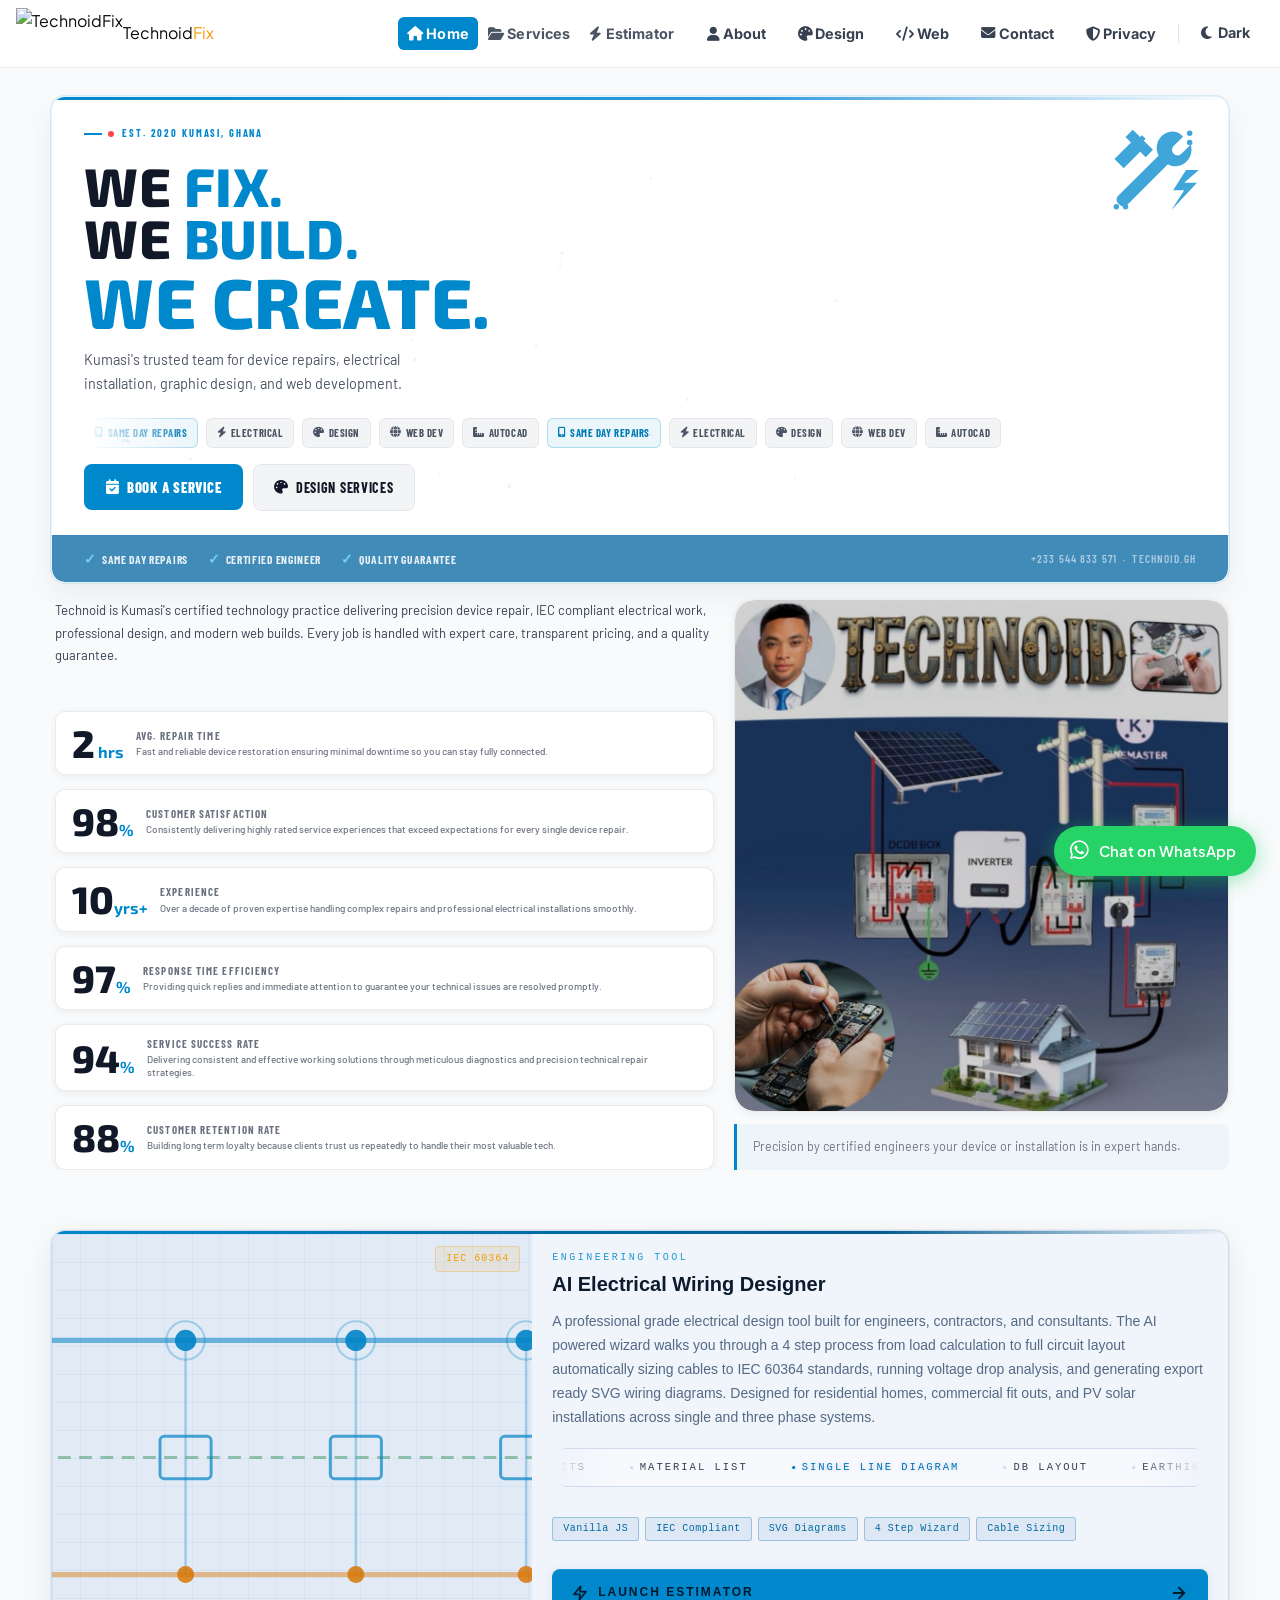
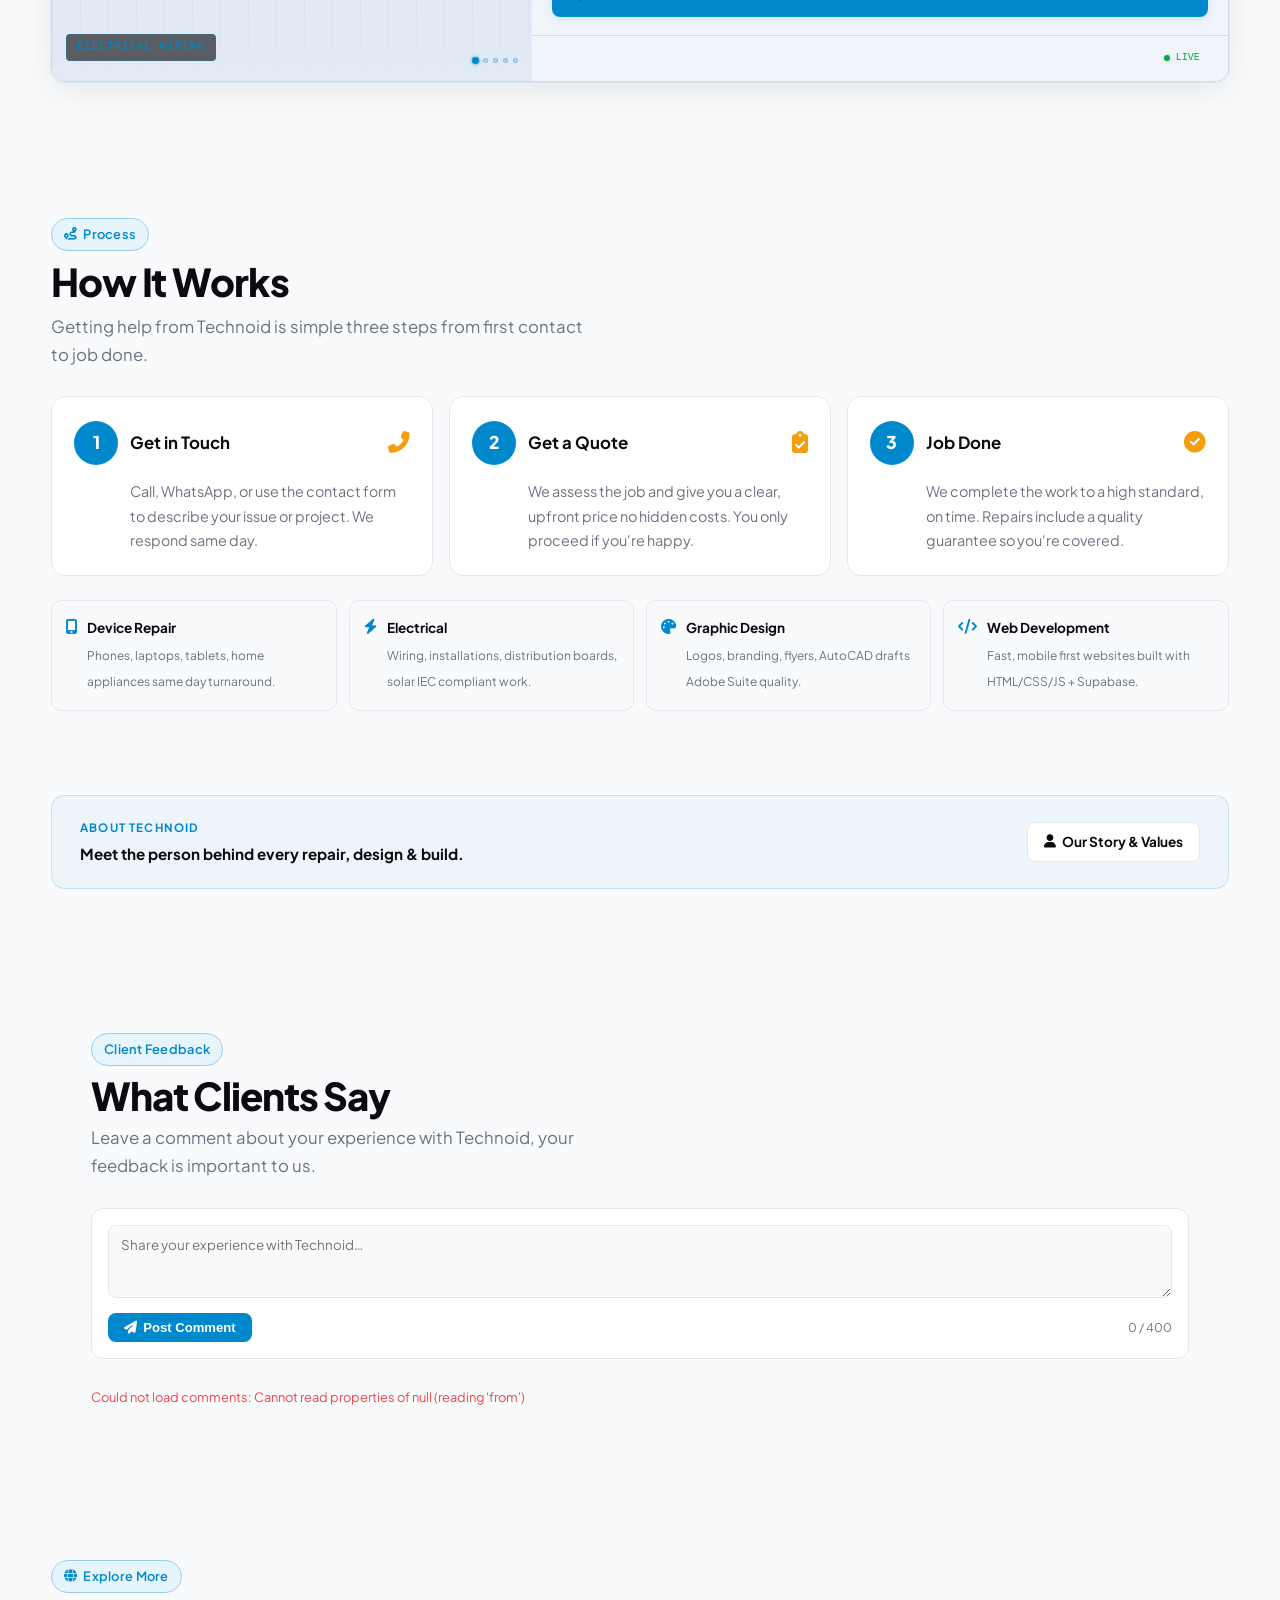
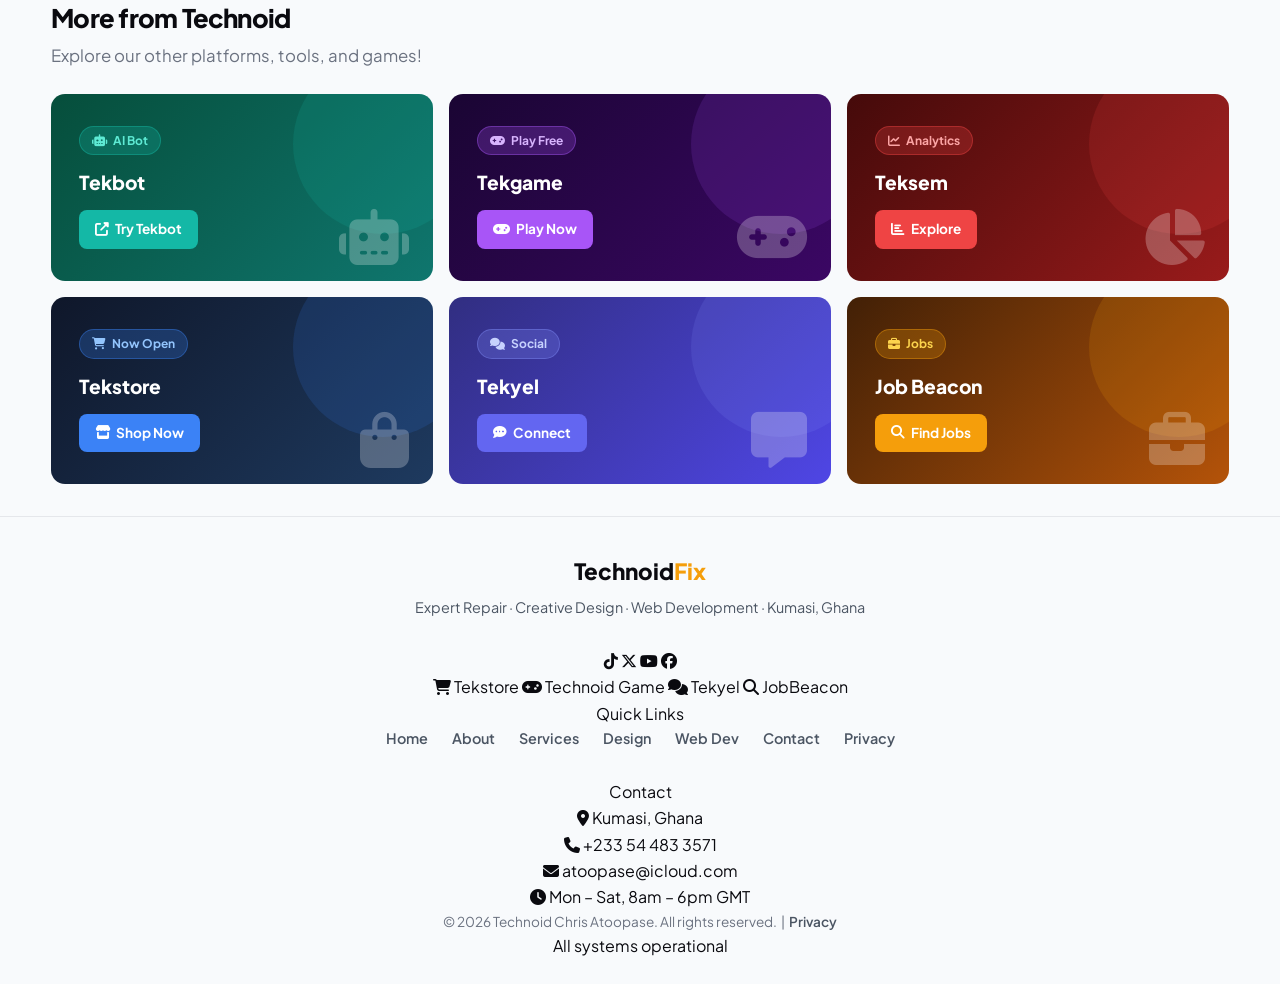
==== index.html @ 0e2cf5b6 "chore: update contact email to technoidfix@gmail.com" ====
<!DOCTYPE html>
<html lang="en">

<head>
  <meta charset="UTF-8" />
  <meta name="viewport" content="width=device-width, initial-scale=1.0" />
  <title>Technoid   Expert Device Repair & Digital Services | Kumasi, Ghana</title>
  <meta name="description"
    content="Technoid offers fast, professional repair services for smartphones, tablets, laptops and home appliances in Kumasi, Ghana. Also specializing in graphic design, web development, and AutoCAD drafting." />
  <meta name="keywords"
    content="phone repair Kumasi, laptop repair Ghana, graphic design, web development, AutoCAD, Technoid" />
  <meta property="og:title" content="Technoid — Expert Device Repair & Digital Services" />
  <meta property="og:description" content="Fast, reliable repair services and digital solutions in Kumasi, Ghana." />
  <meta property="og:type" content="website" />
  <meta property="og:image" content="https://technoid.gh/assets/icon-512.png" />
  <meta property="og:image:width" content="512" />
  <meta property="og:image:height" content="512" />
  <link rel="icon" type="image/png" href="assets/favicon.png" />
  <link rel="apple-touch-icon" href="assets/apple-touch-icon.png" />
  <link rel="manifest" href="manifest.json" />
  <meta name="theme-color" content="#1a1a2e" />
  <link rel="canonical" href="https://technoid.gh/" />

  <link rel="stylesheet" href="assets/css/styles.css" />
  <link rel="stylesheet" href="https://cdnjs.cloudflare.com/ajax/libs/font-awesome/6.5.0/css/all.min.css" />
  <script defer src="assets/js/app.js"></script>
  <script src="https://unpkg.com/@lottiefiles/lottie-player@latest/dist/lottie-player.js"></script>

  <!-- Structured data -->
  <script type="application/ld+json">
  {
    "@context":"https://schema.org",
    "@type":"LocalBusiness",
    "name":"Technoid",
    "description":"Expert device repair and digital services in Kumasi, Ghana",
    "address":{"@type":"PostalAddress","addressLocality":"Kumasi","addressRegion":"Ashanti","addressCountry":"GH"},
    "telephone":"+233544833571",
    "email":"technoidfix@gmail.com",
    "openingHours":"Mo-Sa 09:00-18:00",
    "priceRange":"$$",
    "founder":{"@type":"Person","name":"Chris Atoopase"}
  }
  </script>
  <script>
    if ("serviceWorker" in navigator) {
      window.addEventListener("load", () => {
        navigator.serviceWorker.register("/sw.js");
      });
    }
  </script>
  <script src="https://cdn.jsdelivr.net/npm/@supabase/supabase-js@2/dist/umd/supabase.min.js"></script>
  <script>
    (function () {
      const _SB_URL = 'https://xhaoerrcbnqtlzigwqjt.supabase.co';
      const _SB_KEY = 'sb_publishable_1xE8KwCC9AqRUcCGdEQbAg_yjgeM8at';
      const _BUCKET = 'site-images';
      let _sb = null;
      function sb() { return _sb || (_sb = window.supabase.createClient(_SB_URL, _SB_KEY)); }

      // Load images and text from Supabase (data-sb-img / data-sb-text attributes)

      async function loadContent() {
        // Images
        document.querySelectorAll('[data-sb-img]').forEach(el => {
          const key = el.getAttribute('data-sb-img');
          const { data } = sb().storage.from(_BUCKET).getPublicUrl(key);
          if (data?.publicUrl) {
            if (el.tagName === 'IMG') el.src = data.publicUrl;
            else el.href = data.publicUrl;
            el.setAttribute('data-sb-loaded', '1');
          }
        });

        // Text / HTML content
        const textEls = document.querySelectorAll('[data-sb-text]');
        if (textEls.length) {
          const keys = Array.from(textEls).map(el => el.getAttribute('data-sb-text'));
          const { data } = await sb().from('site_content').select('key,value').in('key', keys);
          if (data) {
            data.forEach(row => {
              document.querySelectorAll(`[data-sb-text="${row.key}"]`).forEach(el => {
                el.innerHTML = row.value;
              });
            });
          }
        }
      }

      if (document.readyState === 'loading')
        document.addEventListener('DOMContentLoaded', loadContent);
      else
        loadContent();
    })();
  </script>
</head>

<body class="page-tinted-cards">

  <!-- Navigation -->
  <header class="nav" role="banner">
    <a href="index.html" class="nav-logo" aria-label="TechnoidFix home">
      <img src="assets/technoid.PNG" alt="TechnoidFix" class="brand-img"><span class="brand-text">Technoid<span style="color:var(--accent)">Fix</span></span>
    </a>
    <div class="nav-inline">
      <a href="index.html" data-page="home"><i class="fas fa-home"></i> Home</a>
      <a href="services.html" data-page="services"><i class="fas fa-folder-open"></i> Services</a>
      <a href="electrical-estimator/index.html" data-page="estimator"><i class="fas fa-bolt"></i> Estimator</a>
    </div>
    <nav role="navigation" aria-label="Main navigation">
      <a href="about.html" data-page="about"><i class="fas fa-user"></i> About</a>
      <a href="design.html" data-page="design"><i class="fas fa-palette nav-icon-mobile"></i> Design</a>
      <a href="web.html" data-page="web"><i class="fas fa-code nav-icon-mobile"></i> Web</a>
      <a href="contact.html" data-page="contact" class="nav-cta"><i class="fas fa-envelope nav-icon-mobile"></i>
        Contact</a>
      <a href="privacy.html" data-page="privacy"><i
          class="fas fa-shield-alt nav-icon-mobile"></i> Privacy</a>
      <a href="#" id="nav-settings-btn" class="nav-settings-link" style="display:none;"
        onclick="openSettingsModal(event)"><i class="fas fa-cog"></i> Settings</a>
      <hr class="nav-divider"><button class="theme-toggle" onclick="toggleTheme()" title="Toggle dark mode"
        aria-label="Toggle dark mode"><i class="fas fa-moon"></i></button>
    </nav>
    <button class="nav-hamburger" aria-label="Toggle menu"
      aria-expanded="false"><span></span><span></span><span></span></button>
  </header>

  <main class="container" style="padding-top:28px; padding-bottom:0;">

    <!-- Hero -->
    <style>
      @import url('https://fonts.googleapis.com/css2?family=Exo+2:wght@700;800&family=Barlow+Condensed:wght@400;600;700;900&family=Barlow:wght@300;400;500&display=swap');

      .tx-hero-wrapper {
        display: flex;
        gap: 16px;
        align-items: stretch;
        min-height: unset;
      }

      .tx-hero {
        position: relative;
        flex: 1 1 auto;
        min-height: unset;
        border-radius: 14px;
        overflow: hidden;
        background: #0c1324;
        border: 1px solid rgba(0, 136, 204, .1);
        box-shadow: 0 12px 48px rgba(0, 0, 0, .4);
        display: flex;
        flex-direction: column;
        justify-content: space-between;
      }

      :root:not([data-theme="dark"]) .tx-hero {
        background: #ffffff;
        box-shadow: 0 12px 32px rgba(0, 0, 0, .06), 0 0 0 1px rgba(0, 136, 204, .12);
      }

      :root:not([data-theme="dark"]) .tx-hero__headline {
        color: #111827;
      }

      :root:not([data-theme="dark"]) .tx-hero__sub {
        color: #4b5563;
      }

      :root:not([data-theme="dark"]) .tx-hero__pill {
        color: #4b5563;
        background: #f3f4f6;
        border-color: #e5e7eb;
      }

      :root:not([data-theme="dark"]) .tx-hero__pill--hot {
        color: #007bb5;
        background: rgba(0, 136, 204, .08);
        border-color: rgba(0, 136, 204, .25);
      }

      :root:not([data-theme="dark"]) .tx-hero__btn-secondary {
        color: #111827;
        background: #f3f4f6;
        border-color: #e5e7eb;
      }

      :root:not([data-theme="dark"]) .tx-hero__btn-secondary:hover {
        background: #e5e7eb;
        border-color: rgba(0, 136, 204, .4);
      }

      .tx-hero__canvas {
        position: absolute;
        inset: 0;
        width: 100%;
        height: 100%;
        opacity: .12;
        pointer-events: none;
      }

      .tx-hero__stripe {
        position: absolute;
        top: 0;
        left: 0;
        right: 0;
        height: 3px;
        background: linear-gradient(90deg, #0088CC 0%, #3399dd 60%, transparent 100%);
        z-index: 5;
      }

      /* HERO TWO-COLUMN LAYOUT */
      .tx-hero__content-wrap {
        display: flex;
        align-items: center;
        flex: 1 1 auto;
        width: 100%;
        position: relative;
        z-index: 4;
      }

      .tx-hero__lottie {
        position: absolute;
        right: 14%;
        top: 37%;
        transform: translateY(-50%);
        display: flex;
        justify-content: center;
        align-items: center;
        width: 30%;
        max-width: 460px;
        pointer-events: none;
        z-index: 3;
        opacity: 0.40;
      }

      /* LEFT TEXT */
      .tx-hero__text {
        flex: 1;
        grid-column: 1;
        display: flex;
        flex-direction: column;
        justify-content: center;
        padding: 28px 32px 24px 32px;
        position: relative;
        z-index: 4;
      }

      .tx-hero__corner-icon {
        position: absolute;
        top: 18px;
        right: 20px;
        width: 110px;
        height: 110px;
        pointer-events: none;
        z-index: 6;
      }

      .tx-hero__location {
        display: inline-flex;
        align-items: center;
        gap: 6px;
        font-family: "Barlow Condensed", sans-serif;
        font-size: .65rem;
        font-weight: 700;
        letter-spacing: .18em;
        text-transform: uppercase;
        color: #0088CC;
        margin-bottom: 18px;
        opacity: 0;
        animation: txUp .4s .2s ease forwards;
      }

      .tx-hero__location::before {
        content: "";
        width: 18px;
        height: 2px;
        background: #0088CC;
        flex-shrink: 0;
      }

      .tx-hero__location-dot {
        width: 6px;
        height: 6px;
        border-radius: 50%;
        background: #ff4444;
        animation: txBlink 1.4s ease infinite;
        margin-right: 2px;
        flex-shrink: 0;
      }

      .tx-hero__headline {
        font-family: "Exo 2", "Barlow Condensed", sans-serif;
        font-weight: 800;
        font-size: clamp(2.2rem, 5vw, 3.4rem);
        line-height: .95;
        text-transform: uppercase;
        color: #f0f4ff;
        letter-spacing: 0.01em;
        margin-bottom: 14px;
        opacity: 0;
        animation: txUp .45s .35s ease forwards;
        text-align: left;
      }

      .tx-hero__headline .tx-hl {
        color: #0088CC;
      }

      .tx-hero__headline .tx-outline {
        color: #0088CC;
        font-size: clamp(2.8rem, 6.5vw, 4.4rem);
        display: block;
        margin-top: 4px;
      }

      .tx-hero__sub {
        font-family: "Barlow", sans-serif;
        font-size: .9rem;
        font-weight: 400;
        color: rgba(200, 215, 235, .62);
        line-height: 1.65;
        margin-bottom: 22px;
        max-width: 340px;
        opacity: 0;
        animation: txUp .4s .5s ease forwards;
      }

      .tx-hero__pills {
        overflow: hidden;
        margin-bottom: 16px;
        opacity: 0;
        animation: txUp .4s .62s ease forwards;
        mask-image: linear-gradient(to right, transparent 0%, black 10%, black 90%, transparent 100%);
        -webkit-mask-image: linear-gradient(to right, transparent 0%, black 10%, black 90%, transparent 100%);
      }

      .tx-hero__pills-track {
        display: flex;
        gap: 8px;
        width: max-content;
        animation: pillsScroll 12s linear infinite;
      }

      .tx-hero__pills-track:hover {
        animation-play-state: paused;
      }

      @keyframes pillsScroll {
        0% {
          transform: translateX(0);
        }

        100% {
          transform: translateX(-50%);
        }
      }

      .tx-hero__pill {
        display: inline-flex;
        align-items: center;
        gap: 4px;
        font-family: "Barlow Condensed", sans-serif;
        font-size: .67rem;
        font-weight: 700;
        letter-spacing: .05em;
        text-transform: uppercase;
        color: rgba(180, 205, 230, .72);
        background: rgba(255, 255, 255, .05);
        border: 1px solid rgba(255, 255, 255, .09);
        border-radius: 6px;
        padding: 5px 10px;
        white-space: nowrap;
      }

      .tx-hero__pill--hot {
        color: #4db8e8;
        background: rgba(0, 136, 204, .1);
        border-color: rgba(0, 136, 204, .28);
      }

      .tx-hero__btns {
        display: flex;
        flex-wrap: nowrap;
        gap: 10px;
        opacity: 0;
        animation: txUp .4s .75s ease forwards;
        align-items: center;
      }

      .tx-hero__btn-primary {
        font-family: "Barlow Condensed", sans-serif;
        font-weight: 800;
        font-size: .92rem;
        text-transform: uppercase;
        letter-spacing: .05em;
        color: #fff;
        background: #0088CC;
        border: none;
        border-radius: 8px;
        padding: 11px 22px;
        text-decoration: none;
        display: inline-flex;
        align-items: center;
        gap: 7px;
        transition: background .2s, transform .15s;
      }

      .tx-hero__btn-primary:hover {
        background: #006fa8;
        transform: translateY(-1px);
      }

      .tx-hero__btn-secondary {
        font-family: "Barlow Condensed", sans-serif;
        font-weight: 700;
        font-size: .88rem;
        text-transform: uppercase;
        letter-spacing: .05em;
        color: rgba(200, 220, 240, .8);
        background: rgba(255, 255, 255, .07);
        border: 1px solid rgba(255, 255, 255, .14);
        border-radius: 8px;
        padding: 11px 20px;
        text-decoration: none;
        display: inline-flex;
        align-items: center;
        gap: 7px;
        transition: background .2s, border-color .2s;
      }

      .tx-hero__btn-secondary:hover {
        background: rgba(255, 255, 255, .12);
        border-color: rgba(0, 136, 204, .4);
      }

      /* RIGHT IMAGE - card matching neighboring stat cards */
      .tx-hero__img {
        position: relative;
        align-self: flex-start;
        opacity: 0;
        animation: txFadeIn .7s .5s ease forwards;
        overflow: visible;
        display: flex;
        flex-direction: column;
      }

      .tx-hero__img__frame {
        position: relative;
        border-radius: 20px;
        box-shadow: 0 2px 8px rgba(0, 0, 0, .06);
        border: 1px solid var(--border, rgba(0, 0, 0, .08));
        background: #0c1324;
        overflow: hidden;
        line-height: 0;
      }

      .tx-hero__img img {
        width: 100%;
        height: auto;
        display: block;
        filter: brightness(.82) saturate(.88);
        border-radius: 20px;
      }

      .tx-hero__img__frame::before {
        display: none;
      }

      .tx-hero__img-caption {
        font-family: "Barlow", sans-serif;
        font-size: .78rem;
        line-height: 1.75;
        color: #6b7280;
        margin: 12px 0 0;
        padding: 12px 16px;
        border-left: 3px solid #0088CC;
        background: rgba(0, 136, 204, .04);
        border-radius: 0 8px 8px 0;
        display: block;
        width: 100%;
        box-sizing: border-box;
      }

      /* Light mode card match */
      :root:not([data-theme="dark"]) .tx-hero__img__frame {
        background: #ffffff;
        border-color: rgba(0, 0, 0, .08);
        box-shadow: 0 2px 8px rgba(0, 0, 0, .06);
      }

      /* Dark mode card match */
      [data-theme="dark"] .tx-hero__img__frame {
        background: #0c1324;
        border-color: rgba(255, 255, 255, .1);
      }

      /* BELOW HERO: mid + image row */
      .tx-below-hero {
        display: flex;
        gap: 16px;
        align-items: stretch;
        margin-top: 16px;
      }

      .tx-below-hero .tx-hero__mid {
        flex: 1 1 auto;
        overflow: hidden;
      }

      .tx-below-hero .tx-hero__img {
        flex: 0 0 42%;
        min-width: 0;
      }

      /* BOTTOM BAR */
      .tx-hero__bar {
        grid-column: 1 / -1;
        background: rgba(0, 100, 160, .75);
        border-top: 1px solid rgba(0, 136, 204, .2);
        backdrop-filter: blur(6px);
        display: flex;
        align-items: center;
        justify-content: space-between;
        padding: 12px 32px;
        gap: 12px;
        position: relative;
        z-index: 4;
        opacity: 0;
        animation: txUp .4s .88s ease forwards;
      }

      .tx-hero__bar-info {
        font-family: "Barlow Condensed", sans-serif;
        font-size: .7rem;
        font-weight: 600;
        letter-spacing: .1em;
        text-transform: uppercase;
        color: rgba(255, 255, 255, .55);
      }

      .tx-hero__bar-checks {
        display: flex;
        gap: 20px;
        flex-wrap: wrap;
      }

      .tx-hero__check {
        font-family: "Barlow Condensed", sans-serif;
        font-size: .72rem;
        font-weight: 700;
        letter-spacing: .06em;
        text-transform: uppercase;
        color: rgba(255, 255, 255, .88);
        display: flex;
        align-items: center;
        gap: 5px;
      }

      .tx-hero__check::before {
        content: "✓";
        color: #6dd4f0;
        font-size: .85rem;
        font-weight: 900;
      }

      @keyframes txUp {
        from {
          opacity: 0;
          transform: translateY(14px)
        }

        to {
          opacity: 1;
          transform: translateY(0)
        }
      }

      @keyframes txFadeIn {
        from {
          opacity: 0
        }

        to {
          opacity: 1
        }
      }

      @keyframes txBlink {

        0%,
        100% {
          opacity: 1
        }

        50% {
          opacity: .25
        }
      }

      /* MIDDLE DESCRIPTION + STATS */
      .tx-hero__mid {
        flex: 0 0 220px;
        display: flex;
        flex-direction: column;
        justify-content: space-between;
        gap: 0;
        padding: 0 4px;
      }

      .tx-hero__mid-desc {
        font-family: "Barlow", sans-serif;
        font-size: .82rem;
        font-weight: 400;
        line-height: 1.72;
        color: var(--muted, rgba(100, 110, 130, .85));
        margin: 0;
      }

      .tx-hero__mid-stats {
        display: flex;
        flex-direction: column;
        gap: 14px;
      }

      .tx-mid-stat {
        padding: 12px 16px;
        border-radius: 10px;
        background: var(--card-bg, rgba(255, 255, 255, .06));
        border: 1px solid var(--border, rgba(0, 0, 0, .08));
        box-shadow: 0 2px 8px rgba(0, 0, 0, .06);
        display: flex;
        align-items: center;
        gap: 12px;
      }

      .tx-mid-stat__num {
        font-family: "Exo 2", "Barlow Condensed", sans-serif;
        font-size: 2.4rem;
        font-weight: 800;
        color: var(--dark, #111827);
        line-height: 1;
        white-space: nowrap;
      }

      .tx-mid-stat__unit {
        font-size: 1rem;
        font-weight: 700;
        color: #0088CC;
      }

      .tx-mid-stat__label {
        font-family: "Barlow Condensed", sans-serif;
        font-size: .68rem;
        font-weight: 700;
        letter-spacing: .1em;
        text-transform: uppercase;
        color: var(--muted, #6b7280);
        line-height: 1.3;
      }

      .tx-mid-stat-text {
        display: flex;
        flex-direction: column;
        gap: 2px;
      }

      .tx-mid-stat__desc {
        font-family: "Barlow", sans-serif;
        font-size: .62rem;
        font-weight: 500;
        color: var(--muted, rgba(100, 110, 130, .85));
        line-height: 1.25;
      }

      /* STAT CARDS — DARK MODE */
      [data-theme="dark"] .tx-mid-stat {
        background: rgba(255, 255, 255, .06);
        border-color: rgba(255, 255, 255, .1);
      }

      [data-theme="dark"] .tx-mid-stat__num {
        color: #f0f4ff;
      }

      [data-theme="dark"] .tx-mid-stat__label {
        color: #9ca3af;
      }

      [data-theme="dark"] .tx-hero__mid-desc {
        color: #9ca3af;
      }

      /* STAT CARDS — LIGHT MODE explicit */
      :root:not([data-theme="dark"]) .tx-mid-stat {
        background: #ffffff;
        border-color: rgba(0, 0, 0, .08);
        box-shadow: 0 2px 8px rgba(0, 0, 0, .06);
      }

      :root:not([data-theme="dark"]) .tx-mid-stat__num {
        color: #111827;
      }

      :root:not([data-theme="dark"]) .tx-mid-stat__label {
        color: #6b7280;
      }

      :root:not([data-theme="dark"]) .tx-hero__mid-desc {
        color: #374151;
      }

      /* MOBILE */
      @media (max-width: 680px) {
        .tx-hero__corner-icon {
          width: 85px;
          height: 85px;
          top: 12px;
          right: 14px;
        }

        .tx-hero__content-wrap {
          flex-direction: column;
          overflow: hidden;
        }

        .tx-hero__text {
          padding: 20px 16px 16px;
          width: 100%;
          box-sizing: border-box;
          overflow: hidden;
        }

        .tx-hero__headline {
          font-size: clamp(1.6rem, 8vw, 2.2rem);
          line-height: 1;
          margin-bottom: 10px;
          word-break: break-word;
          overflow-wrap: break-word;
          max-width: 100%;
          padding-right: 55px;
        }

        .tx-hero__headline .tx-outline {
          font-size: clamp(2rem, 10vw, 2.8rem);
          margin-top: 2px;
        }

        .tx-hero__location {
          font-size: .58rem;
          margin-bottom: 12px;
        }

        .tx-hero__sub {
          max-width: 100%;
          font-size: .82rem;
          margin-bottom: 14px;
          line-height: 1.55;
        }

        .tx-hero__pills {
          margin-bottom: 12px;
          width: 100%;
          overflow: hidden;
        }

        .tx-hero__pill {
          font-size: .6rem;
          padding: 4px 8px;
        }

        .tx-hero__btns {
          flex-wrap: wrap;
          gap: 8px;
          width: 100%;
        }

        .tx-hero__btn-primary,
        .tx-hero__btn-secondary {
          font-size: .82rem;
          padding: 10px 16px;
          flex: 1 1 auto;
          justify-content: center;
          text-align: center;
        }

        .tx-hero__lottie {
          display: none;
        }

        .tx-hero-wrapper {
          flex-direction: column;
          gap: 12px;
        }

        .tx-hero {
          border-radius: 10px;
          min-height: unset;
          order: 1;
          width: 100%;
          flex: none;
          overflow: hidden;
        }

        .tx-hero__mid-desc {
          width: 100%;
          font-size: .8rem;
        }

        .tx-hero__mid-stats {
          flex-direction: row;
          flex-wrap: wrap;
          gap: 10px;
          width: 100%;
        }

        .tx-mid-stat {
          flex: 1 1 calc(33% - 10px);
          min-width: 80px;
          padding: 8px 10px;
          flex-direction: column;
          align-items: flex-start;
          gap: 4px;
        }

        .tx-mid-stat__num {
          font-size: 1.5rem;
        }

        .tx-mid-stat__unit {
          font-size: .85rem;
        }

        .tx-mid-stat__label {
          font-size: .55rem;
          line-height: 1.2;
        }

        .tx-mid-stat__desc {
          display: none;
        }

        .tx-hero__img {
          order: 3;
          flex: none;
          width: 100%;
          align-self: auto;
          overflow: visible;
        }

        .tx-hero__img__frame {
          border-radius: 10px;
          min-height: unset;
          width: 100%;
          margin: 0;
          flex: none;
        }

        .tx-hero__img img {
          position: static;
          width: 100%;
          height: auto;
          margin: 0;
        }

        .tx-hero__img-caption {
          width: 100%;
          margin: 12px 0 0;
        }

        .tx-below-hero {
          flex-direction: column;
        }

        .tx-below-hero .tx-hero__mid {
          flex: none;
          width: 100%;
        }

        .tx-below-hero .tx-hero__img {
          flex: none;
          width: 100%;
          overflow: visible;
        }

        .tx-hero__bar {
          flex-direction: column;
          align-items: flex-start;
          padding: 12px 16px;
          gap: 6px;
        }

        .tx-hero__bar-info {
          display: none;
        }

        .tx-hero__bar-checks {
          gap: 8px;
          flex-wrap: wrap;
        }

        .tx-hero__check {
          font-size: .62rem;
        }
      }

      /* TABLET */
      @media (min-width: 681px) and (max-width: 900px) {
        .tx-hero__text {
          padding: 32px 22px 28px 28px;
        }

        .tx-hero__sub {
          font-size: .84rem;
        }

        .tx-below-hero {
          flex-direction: column;
        }

        .tx-below-hero .tx-hero__mid {
          flex: none;
          width: 100%;
        }

        .tx-below-hero .tx-hero__img {
          flex: none;
          width: 100%;
        }

        .tx-hero__img__frame {
          min-height: unset;
        }

        .tx-hero__img img {
          position: static;
          width: 100%;
          height: auto;
        }
      }
    </style>

    <section aria-label="Introduction" style="margin-bottom:0;">
      <div class="tx-hero-wrapper">
        <div class="tx-hero">
          <canvas class="tx-hero__canvas" id="txcv"></canvas>
          <div class="tx-hero__stripe"></div>

          <!-- Corner SVG Icon (on the card cover) -->
          <svg class="tx-hero__corner-icon" viewBox="0 0 120 120" fill="none" xmlns="http://www.w3.org/2000/svg"
            aria-hidden="true">
            <g opacity="0.75">
              <path
                d="M82 18C72 18 64 26 64 36c0 3 .8 5.8 2.2 8.2L22 88a6 6 0 0 0 0 8.5l1.5 1.5a6 6 0 0 0 8.5 0l44.2-44.2C78.2 55.2 81 56 84 56c10 0 18-8 18-18 0-2-.3-4-.8-5.8L91 42.4a6 6 0 1 1-8.5-8.5L92.8 23.8C90.4 20.4 86.4 18 82 18z"
                fill="#0088CC" />
              <path d="M38 16l-8 8 6 6-18 18 10 10 18-18 6 6 8-8-10-10 2-2-4-4-2 2-8-8z" fill="#0088CC" />
              <path d="M96 60l-14 22h12l-14 22 28-30h-14l16-14H96z" fill="#0088CC" />
              <circle cx="20" cy="100" r="3" fill="#0088CC" />
              <circle cx="30" cy="100" r="3" fill="#0088CC" />
              <circle cx="100" cy="20" r="3" fill="#0088CC" />
              <circle cx="100" cy="30" r="3" fill="#0088CC" />
            </g>
          </svg>

          <div class="tx-hero__content-wrap">
            <div class="tx-hero__text">

              <div class="tx-hero__location">
                <span class="tx-hero__location-dot"></span>
                Est. 2020   Kumasi, Ghana
              </div>
              <div class="tx-hero__headline">
                We <span class="tx-hl">Fix.</span><br>
                We <span class="tx-hl">Build.</span><br>
                <span class="tx-outline">We Create.</span>
              </div>
              <p class="tx-hero__sub">
                Kumasi's trusted team for device repairs, electrical installation, graphic design, and web development.
              </p>
              <div class="tx-hero__pills">
                <div class="tx-hero__pills-track">
                  <span class="tx-hero__pill tx-hero__pill--hot"><i class="fas fa-mobile-alt"></i> Same Day
                    Repairs</span>
                  <span class="tx-hero__pill"><i class="fas fa-bolt"></i> Electrical</span>
                  <span class="tx-hero__pill"><i class="fas fa-palette"></i> Design</span>
                  <span class="tx-hero__pill"><i class="fas fa-globe"></i> Web Dev</span>
                  <span class="tx-hero__pill"><i class="fas fa-ruler-combined"></i> AutoCAD</span>
                  <span class="tx-hero__pill tx-hero__pill--hot"><i class="fas fa-mobile-alt"></i> Same Day
                    Repairs</span>
                  <span class="tx-hero__pill"><i class="fas fa-bolt"></i> Electrical</span>
                  <span class="tx-hero__pill"><i class="fas fa-palette"></i> Design</span>
                  <span class="tx-hero__pill"><i class="fas fa-globe"></i> Web Dev</span>
                  <span class="tx-hero__pill"><i class="fas fa-ruler-combined"></i> AutoCAD</span>
                </div>
              </div>
              <div class="tx-hero__btns">
                <a class="tx-hero__btn-primary" href="contact.html">
                  <i class="fas fa-calendar-check"></i> Book a Service
                </a>
                <a class="tx-hero__btn-secondary" href="design.html">
                  <i class="fas fa-palette"></i> Design Services
                </a>
              </div>
            </div>

            <div class="tx-hero__lottie">
              <lottie-player src="assets/Engineer.json" background="transparent" speed="1"
                style="width: 100%; height: auto;" loop autoplay></lottie-player>
            </div>
          </div>

          <div class="tx-hero__bar">
            <div class="tx-hero__bar-checks">
              <span class="tx-hero__check">Same day repairs</span>
              <span class="tx-hero__check">Certified engineer</span>
              <span class="tx-hero__check">Quality guarantee</span>
            </div>
            <div class="tx-hero__bar-info">+233 544 833 571 &nbsp;·&nbsp; technoid.gh</div>
          </div>
        </div>

      </div>

      <!-- Below hero: Description + Stats + Image -->
      <div class="tx-below-hero">
        <div class="tx-hero__mid">
          <p class="tx-hero__mid-desc" style="margin-bottom:16px;">Technoid is Kumasi's certified technology practice  
            delivering precision device repair, IEC compliant electrical work, professional design, and modern web
            builds. Every job is handled with expert care, transparent pricing, and a quality guarantee.</p>
          <div class="tx-hero__mid-stats">
            <div class="tx-mid-stat">
              <div class="tx-mid-stat__num">2<span class="tx-mid-stat__unit"> hrs</span></div>
              <div class="tx-mid-stat-text">
                <div class="tx-mid-stat__label">Avg. Repair Time</div>
                <div class="tx-mid-stat__desc">Fast and reliable device restoration ensuring minimal downtime so you can
                  stay fully connected.</div>
              </div>
            </div>
            <div class="tx-mid-stat">
              <div class="tx-mid-stat__num">98<span class="tx-mid-stat__unit">%</span></div>
              <div class="tx-mid-stat-text">
                <div class="tx-mid-stat__label">Customer Satisfaction</div>
                <div class="tx-mid-stat__desc">Consistently delivering highly rated service experiences that exceed
                  expectations for every single device repair.</div>
              </div>
            </div>
            <div class="tx-mid-stat">
              <div class="tx-mid-stat__num">10<span class="tx-mid-stat__unit">yrs+</span></div>
              <div class="tx-mid-stat-text">
                <div class="tx-mid-stat__label">Experience</div>
                <div class="tx-mid-stat__desc">Over a decade of proven expertise handling complex repairs and
                  professional electrical installations smoothly.</div>
              </div>
            </div>
            <div class="tx-mid-stat">
              <div class="tx-mid-stat__num">97<span class="tx-mid-stat__unit">%</span></div>
              <div class="tx-mid-stat-text">
                <div class="tx-mid-stat__label">Response Time Efficiency</div>
                <div class="tx-mid-stat__desc">Providing quick replies and immediate attention to guarantee your
                  technical issues are resolved promptly.</div>
              </div>
            </div>
            <div class="tx-mid-stat">
              <div class="tx-mid-stat__num">94<span class="tx-mid-stat__unit">%</span></div>
              <div class="tx-mid-stat-text">
                <div class="tx-mid-stat__label">Service Success Rate</div>
                <div class="tx-mid-stat__desc">Delivering consistent and effective working solutions through meticulous
                  diagnostics and precision technical repair strategies.</div>
              </div>
            </div>
            <div class="tx-mid-stat">
              <div class="tx-mid-stat__num">88<span class="tx-mid-stat__unit">%</span></div>
              <div class="tx-mid-stat-text">
                <div class="tx-mid-stat__label">Customer Retention Rate</div>
                <div class="tx-mid-stat__desc">Building long term loyalty because clients trust us repeatedly to handle
                  their most valuable tech.</div>
              </div>
            </div>
          </div>
        </div>

        <div class="tx-hero__img">
          <div class="tx-hero__img__frame">
            <img src="assets/repair.jpeg" data-sb-img="repair.jpeg" alt="Technoid expert performing a device repair"
              loading="eager" />
          </div>
          <p class="tx-hero__img-caption">Precision by certified engineers   your device or installation is in expert
            hands.</p>
        </div>
      </div>

      <script>
        (function () {
          var cv = document.getElementById('txcv');
          if (!cv) return;
          var ctx = cv.getContext('2d');
          var nodes = Array.from({ length: 22 }, function () {
            return {
              x: Math.random() * 800, y: Math.random() * 400,
              vx: (Math.random() - .5) * .3, vy: (Math.random() - .5) * .3,
              r: Math.random() * 1.6 + .6
            };
          });
          function draw() {
            cv.width = cv.offsetWidth; cv.height = cv.offsetHeight;
            ctx.clearRect(0, 0, cv.width, cv.height);
            nodes.forEach(function (n) {
              n.x += n.vx; n.y += n.vy;
              if (n.x < 0 || n.x > cv.width) n.vx *= -1;
              if (n.y < 0 || n.y > cv.height) n.vy *= -1;
            });
            ctx.strokeStyle = '#0088CC'; ctx.lineWidth = .5;
            for (var i = 0; i < nodes.length; i++) for (var j = i + 1; j < nodes.length; j++) {
              var dx = nodes[i].x - nodes[j].x, dy = nodes[i].y - nodes[j].y;
              var d = Math.sqrt(dx * dx + dy * dy);
              if (d < 130) { ctx.globalAlpha = (1 - d / 130) * .5; ctx.beginPath(); ctx.moveTo(nodes[i].x, nodes[i].y); ctx.lineTo(nodes[j].x, nodes[j].y); ctx.stroke(); }
            }
            nodes.forEach(function (n) { ctx.globalAlpha = .65; ctx.fillStyle = '#0088CC'; ctx.beginPath(); ctx.arc(n.x, n.y, n.r, 0, Math.PI * 2); ctx.fill(); });
            requestAnimationFrame(draw);
          }
          draw();
        })();
      </script>
    </section>


    <!-- AI Electrical Wiring Designer Card -->
    <section class="section" aria-labelledby="ec-heading">
      <div class="ec-wrap anim anim-delay-1">
        <div class="ec-card">
          <div class="ec-stripe"></div>

          <!-- CAROUSEL -->
          <div class="ec-carousel">
            <div class="ec-slide ec-active" data-label="Electrical Wiring">
              <svg viewBox="0 0 420 210" xmlns="http://www.w3.org/2000/svg" preserveAspectRatio="xMidYMid slice">
                <rect width="420" height="210" fill="#050a14" />
                <line x1="30" y1="50" x2="390" y2="50" stroke="#0088CC" stroke-width="2.5" stroke-opacity="0.55" />
                <line x1="30" y1="160" x2="390" y2="160" stroke="#f59e0b" stroke-width="2.5" stroke-opacity="0.45" />
                <line x1="30" y1="105" x2="390" y2="105" stroke="#22c55e" stroke-width="1.5" stroke-opacity="0.4"
                  stroke-dasharray="6 4" />
                <line x1="80" y1="50" x2="80" y2="160" stroke="#0088CC" stroke-width="1.2" stroke-opacity="0.3" />
                <line x1="160" y1="50" x2="160" y2="160" stroke="#0088CC" stroke-width="1.2" stroke-opacity="0.3" />
                <line x1="240" y1="50" x2="240" y2="160" stroke="#0088CC" stroke-width="1.2" stroke-opacity="0.3" />
                <line x1="320" y1="50" x2="320" y2="160" stroke="#0088CC" stroke-width="1.2" stroke-opacity="0.3" />
                <circle cx="80" cy="50" r="5" fill="#0088CC" fill-opacity="0.9" />
                <circle cx="160" cy="50" r="5" fill="#0088CC" fill-opacity="0.9" />
                <circle cx="240" cy="50" r="5" fill="#0088CC" fill-opacity="0.9" />
                <circle cx="320" cy="50" r="5" fill="#0088CC" fill-opacity="0.9" />
                <circle cx="80" cy="160" r="4" fill="#f59e0b" fill-opacity="0.85" />
                <circle cx="160" cy="160" r="4" fill="#f59e0b" fill-opacity="0.85" />
                <circle cx="240" cy="160" r="4" fill="#f59e0b" fill-opacity="0.85" />
                <circle cx="320" cy="160" r="4" fill="#f59e0b" fill-opacity="0.85" />
                <circle cx="80" cy="50" r="9" fill="none" stroke="#0088CC" stroke-width="1" stroke-opacity="0.3" />
                <circle cx="160" cy="50" r="9" fill="none" stroke="#0088CC" stroke-width="1" stroke-opacity="0.3" />
                <circle cx="240" cy="50" r="9" fill="none" stroke="#0088CC" stroke-width="1" stroke-opacity="0.3" />
                <circle cx="320" cy="50" r="9" fill="none" stroke="#0088CC" stroke-width="1" stroke-opacity="0.3" />
                <rect x="68" y="95" width="24" height="20" rx="2" fill="none" stroke="#0088CC" stroke-width="1.4"
                  stroke-opacity="0.7" />
                <rect x="148" y="95" width="24" height="20" rx="2" fill="none" stroke="#0088CC" stroke-width="1.4"
                  stroke-opacity="0.7" />
                <rect x="228" y="95" width="24" height="20" rx="2" fill="none" stroke="#0088CC" stroke-width="1.4"
                  stroke-opacity="0.7" />
                <rect x="308" y="95" width="24" height="20" rx="2" fill="none" stroke="#0088CC" stroke-width="1.4"
                  stroke-opacity="0.7" />
                <text x="52" y="44" font-family="monospace" font-size="8" fill="#0088CC" fill-opacity="0.6">L1</text>
                <text x="52" y="165" font-family="monospace" font-size="8" fill="#f59e0b" fill-opacity="0.6">N</text>
                <text x="52" y="102" font-family="monospace" font-size="8" fill="#22c55e" fill-opacity="0.6">PE</text>
              </svg>
            </div>
            <div class="ec-slide" data-label="MCB Circuit Breakers">
              <svg viewBox="0 0 420 210" xmlns="http://www.w3.org/2000/svg" preserveAspectRatio="xMidYMid slice">
                <rect width="420" height="210" fill="#050a14" />
                <rect x="60" y="25" width="300" height="160" rx="4" fill="rgba(0,136,204,0.02)" stroke="#1a2840"
                  stroke-width="1.5" />
                <rect x="80" y="45" width="36" height="55" rx="3" fill="#0a1628" stroke="#0088CC" stroke-width="1.2"
                  stroke-opacity="0.6" />
                <text x="92" y="57" font-family="monospace" font-size="7" fill="#0088CC" fill-opacity="0.8">B16</text>
                <line x1="98" y1="65" x2="98" y2="90" stroke="#0088CC" stroke-width="1.5" stroke-opacity="0.5" />
                <circle cx="98" cy="93" r="3" fill="#22c55e" fill-opacity="0.9" />
                <rect x="128" y="45" width="36" height="55" rx="3" fill="#0a1628" stroke="#0088CC" stroke-width="1.2"
                  stroke-opacity="0.6" />
                <text x="140" y="57" font-family="monospace" font-size="7" fill="#0088CC" fill-opacity="0.8">C20</text>
                <line x1="146" y1="65" x2="146" y2="90" stroke="#0088CC" stroke-width="1.5" stroke-opacity="0.5" />
                <circle cx="146" cy="93" r="3" fill="#22c55e" fill-opacity="0.9" />
                <rect x="176" y="45" width="36" height="55" rx="3" fill="#0a1628" stroke="#f59e0b" stroke-width="1.2"
                  stroke-opacity="0.7" />
                <text x="188" y="57" font-family="monospace" font-size="7" fill="#f59e0b" fill-opacity="0.8">B32</text>
                <line x1="194" y1="65" x2="194" y2="90" stroke="#f59e0b" stroke-width="1.5" stroke-opacity="0.5" />
                <circle cx="194" cy="93" r="3" fill="#f59e0b" fill-opacity="0.9" />
                <rect x="224" y="45" width="36" height="55" rx="3" fill="#0a1628" stroke="#0088CC" stroke-width="1.2"
                  stroke-opacity="0.6" />
                <text x="236" y="57" font-family="monospace" font-size="7" fill="#0088CC" fill-opacity="0.8">C16</text>
                <line x1="242" y1="65" x2="242" y2="90" stroke="#0088CC" stroke-width="1.5" stroke-opacity="0.5" />
                <circle cx="242" cy="93" r="3" fill="#22c55e" fill-opacity="0.9" />
                <rect x="272" y="45" width="36" height="55" rx="3" fill="#0a1628" stroke="#0088CC" stroke-width="1.2"
                  stroke-opacity="0.6" />
                <text x="284" y="57" font-family="monospace" font-size="7" fill="#0088CC" fill-opacity="0.8">D20</text>
                <line x1="290" y1="65" x2="290" y2="90" stroke="#0088CC" stroke-width="1.5" stroke-opacity="0.5" />
                <circle cx="290" cy="93" r="3" fill="#22c55e" fill-opacity="0.9" />
                <line x1="75" y1="40" x2="345" y2="40" stroke="#0088CC" stroke-width="2" stroke-opacity="0.45" />
                <text x="340" y="38" font-family="monospace" font-size="7" fill="#0088CC" fill-opacity="0.5"
                  text-anchor="end">BUS</text>
              </svg>
            </div>
            <div class="ec-slide" data-label="Distribution Board">
              <svg viewBox="0 0 420 210" xmlns="http://www.w3.org/2000/svg" preserveAspectRatio="xMidYMid slice">
                <rect width="420" height="210" fill="#050a14" />
                <rect x="45" y="18" width="330" height="175" rx="5" fill="#060e1e" stroke="#1a2840"
                  stroke-width="1.5" />
                <rect x="45" y="18" width="330" height="20" rx="5" fill="rgba(0,136,204,0.07)" />
                <text x="58" y="31" font-family="monospace" font-size="8.5" fill="#0088CC" fill-opacity="0.75">MAIN
                  DISTRIBUTION BOARD · 3Ø 400V TN S</text>
                <line x1="70" y1="44" x2="70" y2="58" stroke="#f59e0b" stroke-width="2" stroke-opacity="0.65" />
                <line x1="78" y1="44" x2="78" y2="58" stroke="#0088CC" stroke-width="2" stroke-opacity="0.65" />
                <line x1="86" y1="44" x2="86" y2="58" stroke="#c084fc" stroke-width="2" stroke-opacity="0.65" />
                <line x1="94" y1="44" x2="94" y2="58" stroke="#22c55e" stroke-width="2" stroke-opacity="0.6" />
                <rect x="58" y="58" width="50" height="28" rx="3" fill="#0a1628" stroke="#f59e0b" stroke-width="1.4"
                  stroke-opacity="0.7" />
                <text x="65" y="70" font-family="monospace" font-size="7.5" fill="#f59e0b"
                  fill-opacity="0.85">ISOLATOR</text>
                <text x="68" y="81" font-family="monospace" font-size="7" fill="#f59e0b" fill-opacity="0.55">100A
                  TP</text>
                <line x1="118" y1="68" x2="360" y2="68" stroke="#f59e0b" stroke-width="3" stroke-opacity="0.4" />
                <line x1="118" y1="107" x2="360" y2="107" stroke="#0088CC" stroke-width="2" stroke-opacity="0.35" />
                <g font-family="monospace" font-size="6.5">
                  <rect x="135" y="58" width="28" height="42" rx="2" fill="#0a1628" stroke="#0088CC" stroke-width="1"
                    stroke-opacity="0.55" />
                  <text x="139" y="72" fill="#0088CC" fill-opacity="0.7">C20</text>
                  <circle cx="149" cy="92" r="2.5" fill="#22c55e" fill-opacity="0.9" />
                  <line x1="149" y1="100" x2="149" y2="125" stroke="#0088CC" stroke-width="1.2" stroke-opacity="0.4" />
                  <text x="141" y="138" fill="#0088CC" fill-opacity="0.5">LTG</text>
                  <rect x="173" y="58" width="28" height="42" rx="2" fill="#0a1628" stroke="#0088CC" stroke-width="1"
                    stroke-opacity="0.55" />
                  <text x="177" y="72" fill="#0088CC" fill-opacity="0.7">B32</text>
                  <circle cx="187" cy="92" r="2.5" fill="#22c55e" fill-opacity="0.9" />
                  <line x1="187" y1="100" x2="187" y2="125" stroke="#0088CC" stroke-width="1.2" stroke-opacity="0.4" />
                  <text x="179" y="138" fill="#0088CC" fill-opacity="0.5">PWR</text>
                  <rect x="211" y="58" width="28" height="42" rx="2" fill="#0a1628" stroke="#f59e0b" stroke-width="1"
                    stroke-opacity="0.65" />
                  <text x="215" y="72" fill="#f59e0b" fill-opacity="0.7">C32</text>
                  <circle cx="225" cy="92" r="2.5" fill="#f59e0b" fill-opacity="0.9" />
                  <line x1="225" y1="100" x2="225" y2="125" stroke="#f59e0b" stroke-width="1.2" stroke-opacity="0.4" />
                  <text x="217" y="138" fill="#f59e0b" fill-opacity="0.5">HVAC</text>
                  <rect x="249" y="58" width="42" height="42" rx="2" fill="#0a1628" stroke="#22c55e" stroke-width="1"
                    stroke-opacity="0.65" />
                  <text x="255" y="72" fill="#22c55e" fill-opacity="0.7">RCD</text>
                  <text x="252" y="82" fill="#22c55e" fill-opacity="0.55">30mA</text>
                  <circle cx="270" cy="92" r="2.5" fill="#22c55e" fill-opacity="0.9" />
                  <line x1="270" y1="100" x2="270" y2="125" stroke="#22c55e" stroke-width="1.2" stroke-opacity="0.4" />
                  <text x="262" y="138" fill="#22c55e" fill-opacity="0.5">WET</text>
                  <rect x="301" y="58" width="28" height="42" rx="2" fill="#0a1628" stroke="#0088CC" stroke-width="1"
                    stroke-opacity="0.55" />
                  <text x="305" y="72" fill="#0088CC" fill-opacity="0.7">B16</text>
                  <circle cx="315" cy="92" r="2.5" fill="#22c55e" fill-opacity="0.9" />
                  <line x1="315" y1="100" x2="315" y2="125" stroke="#0088CC" stroke-width="1.2" stroke-opacity="0.4" />
                  <text x="307" y="138" fill="#0088CC" fill-opacity="0.5">EXT</text>
                </g>
              </svg>
            </div>
            <div class="ec-slide" data-label="PV Solar Conduit">
              <svg viewBox="0 0 420 210" xmlns="http://www.w3.org/2000/svg" preserveAspectRatio="xMidYMid slice">
                <rect width="420" height="210" fill="#050a14" />
                <circle cx="370" cy="40" r="18" fill="none" stroke="#f59e0b" stroke-width="1.5" stroke-opacity="0.6" />
                <circle cx="370" cy="40" r="10" fill="#f59e0b" fill-opacity="0.25" />
                <g opacity="0.85">
                  <rect x="30" y="30" width="60" height="40" rx="2" fill="#071020" stroke="#0088CC" stroke-width="1.2"
                    stroke-opacity="0.6" />
                  <line x1="60" y1="30" x2="60" y2="70" stroke="#0088CC" stroke-width="0.6" stroke-opacity="0.35" />
                  <line x1="30" y1="50" x2="90" y2="50" stroke="#0088CC" stroke-width="0.6" stroke-opacity="0.35" />
                  <rect x="100" y="30" width="60" height="40" rx="2" fill="#071020" stroke="#0088CC" stroke-width="1.2"
                    stroke-opacity="0.6" />
                  <line x1="130" y1="30" x2="130" y2="70" stroke="#0088CC" stroke-width="0.6" stroke-opacity="0.35" />
                  <line x1="100" y1="50" x2="160" y2="50" stroke="#0088CC" stroke-width="0.6" stroke-opacity="0.35" />
                  <rect x="170" y="30" width="60" height="40" rx="2" fill="#071020" stroke="#0088CC" stroke-width="1.2"
                    stroke-opacity="0.6" />
                  <line x1="200" y1="30" x2="200" y2="70" stroke="#0088CC" stroke-width="0.6" stroke-opacity="0.35" />
                  <line x1="170" y1="50" x2="230" y2="50" stroke="#0088CC" stroke-width="0.6" stroke-opacity="0.35" />
                  <rect x="30" y="80" width="60" height="40" rx="2" fill="#071020" stroke="#0088CC" stroke-width="1.2"
                    stroke-opacity="0.6" />
                  <line x1="60" y1="80" x2="60" y2="120" stroke="#0088CC" stroke-width="0.6" stroke-opacity="0.35" />
                  <line x1="30" y1="100" x2="90" y2="100" stroke="#0088CC" stroke-width="0.6" stroke-opacity="0.35" />
                  <rect x="100" y="80" width="60" height="40" rx="2" fill="#071020" stroke="#0088CC" stroke-width="1.2"
                    stroke-opacity="0.6" />
                  <line x1="130" y1="80" x2="130" y2="120" stroke="#0088CC" stroke-width="0.6" stroke-opacity="0.35" />
                  <line x1="100" y1="100" x2="160" y2="100" stroke="#0088CC" stroke-width="0.6" stroke-opacity="0.35" />
                </g>
                <line x1="230" y1="55" x2="270" y2="55" stroke="#f59e0b" stroke-width="1.8" stroke-opacity="0.6"
                  stroke-dasharray="5 3" />
                <line x1="270" y1="55" x2="270" y2="130" stroke="#f59e0b" stroke-width="1.8" stroke-opacity="0.6" />
                <rect x="258" y="130" width="50" height="40" rx="4" fill="#0a1628" stroke="#f59e0b" stroke-width="1.4"
                  stroke-opacity="0.75" />
                <text x="265" y="148" font-family="monospace" font-size="7.5" fill="#f59e0b"
                  fill-opacity="0.85">INV</text>
                <text x="261" y="160" font-family="monospace" font-size="6.5" fill="#f59e0b" fill-opacity="0.55">5.0
                  kW</text>
                <circle cx="308" cy="150" r="3" fill="#22c55e" fill-opacity="0.85" />
                <line x1="308" y1="150" x2="380" y2="150" stroke="#22c55e" stroke-width="1.8" stroke-opacity="0.6" />
                <rect x="380" y="140" width="28" height="20" rx="3" fill="#0a1628" stroke="#22c55e" stroke-width="1.2"
                  stroke-opacity="0.6" />
                <text x="382" y="153" font-family="monospace" font-size="7" fill="#22c55e"
                  fill-opacity="0.75">GRID</text>
                <text x="32" y="145" font-family="monospace" font-size="7.5" fill="#0088CC" fill-opacity="0.5">DC STRING
                  ×6</text>
              </svg>
            </div>
            <div class="ec-slide" data-label="Earthing System">
              <svg viewBox="0 0 420 210" xmlns="http://www.w3.org/2000/svg" preserveAspectRatio="xMidYMid slice">
                <rect width="420" height="210" fill="#050a14" />
                <line x1="210" y1="30" x2="210" y2="175" stroke="#22c55e" stroke-width="2.5" stroke-opacity="0.7" />
                <polygon points="210,180 204,168 216,168" fill="#22c55e" fill-opacity="0.6" />
                <line x1="170" y1="60" x2="250" y2="60" stroke="#22c55e" stroke-width="3" stroke-opacity="0.65" />
                <line x1="178" y1="67" x2="242" y2="67" stroke="#22c55e" stroke-width="2" stroke-opacity="0.45" />
                <line x1="186" y1="74" x2="234" y2="74" stroke="#22c55e" stroke-width="1.2" stroke-opacity="0.3" />
                <text x="195" y="52" font-family="monospace" font-size="9" fill="#22c55e" fill-opacity="0.7">PE /
                  CPC</text>
                <path d="M170,60 Q120,60 90,80" fill="none" stroke="#22c55e" stroke-width="1.5" stroke-opacity="0.5"
                  stroke-dasharray="6 3" />
                <rect x="65" y="72" width="30" height="20" rx="3" fill="#0a1628" stroke="#22c55e" stroke-width="1"
                  stroke-opacity="0.6" />
                <text x="68" y="85" font-family="monospace" font-size="7" fill="#22c55e" fill-opacity="0.65">H₂O</text>
                <path d="M250,60 Q310,60 340,80" fill="none" stroke="#22c55e" stroke-width="1.5" stroke-opacity="0.5"
                  stroke-dasharray="6 3" />
                <rect x="328" y="72" width="28" height="20" rx="3" fill="#0a1628" stroke="#22c55e" stroke-width="1"
                  stroke-opacity="0.6" />
                <text x="331" y="85" font-family="monospace" font-size="7" fill="#22c55e" fill-opacity="0.65">MDB</text>
                <rect x="168" y="145" width="84" height="26" rx="4" fill="#0a1628" stroke="#22c55e" stroke-width="1"
                  stroke-opacity="0.5" />
                <text x="175" y="156" font-family="monospace" font-size="7" fill="#22c55e" fill-opacity="0.6">R
                  earth</text>
                <text x="175" y="166" font-family="monospace" font-size="8" fill="#22c55e" fill-opacity="0.85">≤ 1
                  Ω</text>
              </svg>
            </div>
            <!-- overlay elements -->
            <div class="ec-grid-overlay"></div>
            <div class="ec-fade-bottom"></div>
            <div class="ec-slide-label" id="ec-slideLabel">Electrical Wiring</div>
            <div class="ec-iec-badge">IEC 60364</div>
            <div class="ec-dots" id="ec-dots"></div>
          </div>

          <!-- BODY -->
          <div class="ec-body">
            <div class="ec-category">Engineering Tool</div>
            <h2 class="ec-title" id="ec-heading">AI Electrical Wiring Designer</h2>
            <p class="ec-desc">A professional grade electrical design tool built for engineers, contractors, and
              consultants. The AI powered wizard walks you through a 4 step process   from load calculation to full
              circuit layout   automatically sizing cables to IEC 60364 standards, running voltage drop analysis, and
              generating export ready SVG wiring diagrams. Designed for residential homes, commercial fit outs, and PV
              solar installations across single and three phase systems.</p>
          </div>

          <!-- TICKER -->
          <div class="ec-ticker-wrap" id="ec-tickerWrap">
            <div class="ec-ticker-track" id="ec-ticker"></div>
          </div>

          <!-- TAGS + BUTTON -->
          <div class="ec-body">
            <div class="ec-tags">
              <span class="ec-tag ec-tb">Vanilla JS</span>
              <span class="ec-tag ec-ta">IEC Compliant</span>
              <span class="ec-tag ec-tg">SVG Diagrams</span>
              <span class="ec-tag ec-tb">4 Step Wizard</span>
              <span class="ec-tag ec-tg">Cable Sizing</span>
            </div>
            <div class="ec-btn-wrap">
              <a href="electrical-estimator/index.html" class="ec-btn-launch">
                <span class="ec-btn-left">
                  <svg width="16" height="16" viewBox="0 0 24 24" fill="none" stroke="currentColor" stroke-width="2.5"
                    stroke-linecap="round" stroke-linejoin="round">
                    <path d="M13 2L3 14h9l-1 8 10-12h-9l1-8z" />
                  </svg>
                  Launch Estimator
                </span>
                <svg class="ec-btn-arrow" width="18" height="18" viewBox="0 0 24 24" fill="none" stroke="currentColor"
                  stroke-width="2.5" stroke-linecap="round">
                  <path d="M5 12h14M12 5l7 7-7 7" />
                </svg>
              </a>
            </div>
          </div>

          <!-- FOOTER -->
          <div class="ec-footer">
            <span class="ec-status"><span class="ec-status-dot"></span>LIVE</span>
          </div>
        </div>
      </div>
    </section>

    <!-- How It Works -->
    <section class="section how-steps-section" aria-labelledby="how-heading">
      <div class="section-header anim">
        <span class="pill"><i class="fas fa-route"></i> Process</span>
        <h2 id="how-heading">How It Works</h2>
        <p>Getting help from Technoid is simple   three steps from first contact to job done.</p>
      </div>

      <style>
        .how-steps {
          display: grid;
          grid-template-columns: repeat(3, 1fr);
          gap: 16px;
          position: relative;
        }



        @media (max-width: 600px) {
          .how-steps {
            grid-template-columns: 1fr;
            gap: 10px;
          }

          .how-step-last {
            grid-column: 1;
            max-width: 100%;
          }

          .how-steps::before {
            display: none;
          }

          .how-step {
            padding: 16px 16px 14px;
            gap: 10px;
          }

          .how-step-num {
            width: 36px;
            height: 36px;
            font-size: .9rem;
          }

          .how-step h3 {
            font-size: .95rem;
          }

          .how-step p {
            padding-left: 48px;
          }

          .how-steps-section {
            padding-top: 20px !important;
          }
        }

        .how-step {
          background: var(--card-bg, #fff);
          border: 1px solid var(--border);
          border-radius: 14px;
          padding: 24px 22px 22px;
          position: relative;
          z-index: 1;
          display: flex;
          flex-direction: column;
          gap: 14px;
        }

        [data-theme="dark"] .how-step {
          background: rgba(255, 255, 255, .04);
        }

        /* Top row: number + title + icon */
        .how-step-header {
          display: flex;
          align-items: center;
          gap: 12px;
        }

        .how-step-num {
          display: inline-flex;
          align-items: center;
          justify-content: center;
          width: 44px;
          height: 44px;
          flex-shrink: 0;
          border-radius: 50%;
          background: #0088CC;
          color: #fff;
          font-size: 1.1rem;
          font-weight: 800;
          line-height: 1;
        }

        .how-step h3 {
          font-size: 1.05rem;
          font-weight: 700;
          margin: 0;
          flex: 1;
          color: var(--dark, #111827);
        }

        [data-theme="dark"] .how-step h3 {
          color: #f0f4ff;
        }

        .how-step-icon {
          font-size: 1.35rem;
          color: var(--accent);
          opacity: 1;
          flex-shrink: 0;
        }

        /* Description below the header row */
        .how-step p {
          font-size: .9rem;
          color: var(--muted);
          line-height: 1.7;
          margin: 0;
          padding-left: 56px;
          /* indent to align under title (44px num + 12px gap) */
        }

        @media (max-width: 600px) {
          .how-step p {
            padding-left: 0;
          }
        }

        .how-services {
          display: grid;
          grid-template-columns: repeat(4, 1fr);
          gap: 12px;
          margin-top: 24px;
        }

        @media (max-width: 700px) {
          .how-services {
            grid-template-columns: repeat(2, 1fr);
          }
        }

        .how-service-item {
          background: var(--card-bg, #f8fafc);
          border: 1px solid var(--border);
          border-radius: 10px;
          padding: 16px 14px;
          display: flex;
          align-items: flex-start;
          gap: 10px;
        }

        [data-theme="dark"] .how-service-item {
          background: rgba(255, 255, 255, .04);
        }

        .how-service-item i {
          color: #0088CC;
          font-size: .95rem;
          margin-top: 2px;
          flex-shrink: 0;
        }

        .how-service-item-body strong {
          display: block;
          font-size: .85rem;
          font-weight: 700;
          color: var(--dark, #111827);
          margin-bottom: 2px;
        }

        [data-theme="dark"] .how-service-item-body strong {
          color: #f0f4ff;
        }

        .how-service-item-body span {
          font-size: .75rem;
          color: var(--muted);
          line-height: 1.4;
        }
      </style>

      <!-- 3 steps -->
      <div class="how-steps">
        <div class="how-step anim anim-delay-1">
          <div class="how-step-header">
            <div class="how-step-num">1</div>
            <h3>Get in Touch</h3>
            <i class="fas fa-phone-alt how-step-icon"></i>
          </div>
          <p>Call, WhatsApp, or use the contact form to describe your issue or project. We respond same day.</p>
        </div>
        <div class="how-step anim anim-delay-2">
          <div class="how-step-header">
            <div class="how-step-num">2</div>
            <h3>Get a Quote</h3>
            <i class="fas fa-clipboard-check how-step-icon"></i>
          </div>
          <p>We assess the job and give you a clear, upfront price   no hidden costs. You only proceed if you're happy.
          </p>
        </div>
        <div class="how-step how-step-last anim anim-delay-3">
          <div class="how-step-header">
            <div class="how-step-num">3</div>
            <h3>Job Done</h3>
            <i class="fas fa-check-circle how-step-icon"></i>
          </div>
          <p>We complete the work to a high standard, on time. Repairs include a quality guarantee so you're covered.
          </p>
        </div>
      </div>

      <!-- What we do tiles -->
      <div class="how-services anim anim-delay-2">
        <div class="how-service-item">
          <i class="fas fa-mobile-alt"></i>
          <div class="how-service-item-body">
            <strong>Device Repair</strong>
            <span>Phones, laptops, tablets, home appliances   same day turnaround.</span>
          </div>
        </div>
        <div class="how-service-item">
          <i class="fas fa-bolt"></i>
          <div class="how-service-item-body">
            <strong>Electrical</strong>
            <span>Wiring, installations, distribution boards, solar   IEC compliant work.</span>
          </div>
        </div>
        <div class="how-service-item">
          <i class="fas fa-palette"></i>
          <div class="how-service-item-body">
            <strong>Graphic Design</strong>
            <span>Logos, branding, flyers, AutoCAD drafts   Adobe Suite quality.</span>
          </div>
        </div>
        <div class="how-service-item">
          <i class="fas fa-code"></i>
          <div class="how-service-item-body">
            <strong>Web Development</strong>
            <span>Fast, mobile first websites built with HTML/CSS/JS + Supabase.</span>
          </div>
        </div>
      </div>

    </section>

    <!-- About CTA nudge -->
    <section class="section-sm" aria-label="About Technoid">
      <div class="card anim"
        style="display:flex; align-items:center; justify-content:space-between; flex-wrap:wrap; gap:16px; padding:22px 28px; background:rgba(0,136,204,.04); border-color:rgba(0,136,204,.18);">
        <div>
          <div
            style="font-size:.72rem; font-weight:700; letter-spacing:.1em; text-transform:uppercase; color:#0088CC; margin-bottom:4px;">
            About Technoid</div>
          <div style="font-size:.95rem; font-weight:700;">Meet the person behind every repair, design &amp; build.</div>
        </div>
        <a href="about.html" class="btn btn-light" style="flex-shrink:0;"><i class="fas fa-user"></i> Our Story &amp;
          Values</a>
      </div>
    </section>

    <!-- Comments / What Clients Say -->
    <section class="section" aria-labelledby="testimonials-heading">
      <div class="testimonials">
        <div class="section-header anim testimonials-header"
          style="margin-bottom:28px; display:flex; align-items:center; justify-content:center; gap:12px; flex-wrap:nowrap; text-align:left;">
          <!-- Top row: title + lottie side by side -->
          <div class="testimonials-title-col" style="flex:1 1 auto;">
            <div style="margin-bottom:8px;"><span class="pill">Client Feedback</span></div>
            <h2 id="testimonials-heading"
              style="margin:0 0 6px 0; font-size:clamp(1.6rem,4vw,2.4rem); line-height:1.15;">What Clients Say</h2>
            <p class="testimonials-desc-desktop"
              style="margin:0; font-size:clamp(0.9rem, 2.5vw, 1.05rem); color:var(--muted);">Leave a comment about your
              experience with Technoid, your feedback is important to us.</p>
          </div>
          <div class="testimonials-lottie-col"
            style="flex:0 0 auto; width:55%; max-width:245px; min-width:145px; display:flex; justify-content:center; margin-top:-40px; margin-bottom:-30px;">
            <lottie-player src="assets/A.json" background="transparent" speed="1" style="width: 100%; height: auto;"
              loop autoplay></lottie-player>
          </div>
          <!-- Description below both on mobile -->
          <p class="testimonials-desc-mobile"
            style="display:none; margin:0; font-size:clamp(0.9rem, 2.5vw, 1.05rem); color:var(--muted); width:100%; text-align:left;">
            Leave a comment about your
            experience with Technoid, your feedback is important to us.</p>
        </div>

        <!-- Login required alert -->
        <div id="home-login-alert" class="comment-login-alert" style="display:none;">
          <i class="fas fa-lock"></i>
          <span>You need to <a href="services.html" style="color:#0088CC;font-weight:700;">log in on the Projects
              page</a> before you can leave a comment.</span>
          <button onclick="document.getElementById('home-login-alert').style.display='none'"
            style="margin-left:auto;background:none;border:none;cursor:pointer;font-size:1rem;color:inherit;">×</button>
        </div>

        <!-- Comment form -->
        <div class="comment-form-wrap anim anim-delay-1">
          <textarea id="home-comment-input" class="comment-textarea" placeholder="Share your experience with Technoid…"
            rows="3" maxlength="400"></textarea>
          <div style="display:flex;align-items:center;gap:10px;margin-top:8px;">
            <button class="btn" id="home-comment-btn" onclick="submitHomeComment()"
              style="font-size:.82rem;padding:7px 16px;">
              <i class="fas fa-paper-plane"></i> Post Comment
            </button>
            <span id="home-comment-char" style="font-size:.75rem;color:var(--muted);margin-left:auto;">0 / 400</span>
          </div>
        </div>

        <!-- Comments list -->
        <div id="home-comments-list" class="comments-list" style="margin-top:20px;"></div>
        <p id="home-comments-empty" class="comments-empty" style="display:none;">No comments yet. Be the first to share
          your experience!</p>
        <!-- Toggle button -->
        <div id="home-comments-toggle-wrap" style="display:none;text-align:center;margin-top:12px;">
          <button id="home-comments-toggle-btn" class="btn btn-light" onclick="toggleHomeComments()"
            style="font-size:.78rem;padding:6px 18px;">
            <i class="fas fa-chevron-down"></i> View all comments
          </button>
        </div>
      </div>
    </section>


    <!-- Promo: Store & Game -->
    <section class="section-sm" aria-label="Tekstore and Game">
      <div class="section-header anim" style="margin-bottom:24px;">
        <span class="pill"><i class="fas fa-globe"></i> Explore More</span>
        <h2 style="font-size:1.6rem;font-weight:800;letter-spacing:-.03em;margin:10px 0 8px;">More from Technoid</h2>
        <p style="color:var(--muted);">Explore our other platforms, tools, and games!</p>
      </div>
      <div class="promo-grid anim anim-delay-1">

        <div class="promo-card promo-tekbot">
          <div class="promo-badge"><i class="fas fa-robot"></i> AI Bot</div>
          <h3>Tekbot</h3>
          <a class="btn" href="https://tekbot.netlify.app/" target="_blank" rel="noopener" aria-label="Visit Tekbot">
            <i class="fas fa-external-link-alt"></i> Try Tekbot
          </a>
          <span class="promo-emoji"><i class="fas fa-robot"></i></span>
        </div>

        <div class="promo-card promo-tekgame">
          <div class="promo-badge"><i class="fas fa-gamepad"></i> Play Free</div>
          <h3>Tekgame</h3>
          <a class="btn" href="https://tekgame.netlify.app/" target="_blank" rel="noopener" aria-label="Play Tekgame">
            <i class="fas fa-gamepad"></i> Play Now
          </a>
          <span class="promo-emoji"><i class="fas fa-gamepad"></i></span>
        </div>

        <div class="promo-card promo-teksem">
          <div class="promo-badge"><i class="fas fa-chart-line"></i> Analytics</div>
          <h3>Teksem</h3>
          <a class="btn" href="https://teksem.vercel.app/" target="_blank" rel="noopener" aria-label="Visit Teksem">
            <i class="fas fa-chart-bar"></i> Explore
          </a>
          <span class="promo-emoji"><i class="fas fa-chart-pie"></i></span>
        </div>

        <div class="promo-card promo-store">
          <div class="promo-badge"><i class="fas fa-shopping-cart"></i> Now Open</div>
          <h3>Tekstore</h3>
          <a class="btn" href="https://tekstore.netlify.app/" target="_blank" rel="noopener"
            aria-label="Visit the Tekstore">
            <i class="fas fa-store"></i> Shop Now
          </a>
          <span class="promo-emoji"><i class="fas fa-shopping-bag"></i></span>
        </div>

        <div class="promo-card promo-tekyel">
          <div class="promo-badge"><i class="fas fa-comments"></i> Social</div>
          <h3>Tekyel</h3>
          <a class="btn" href="https://tekyel.vercel.app/" target="_blank" rel="noopener" aria-label="Visit Tekyel">
            <i class="fas fa-comment-dots"></i> Connect
          </a>
          <span class="promo-emoji"><i class="fas fa-comment-alt"></i></span>
        </div>

        <div class="promo-card promo-jobbeacon">
          <div class="promo-badge"><i class="fas fa-briefcase"></i> Jobs</div>
          <h3>Job Beacon</h3>
          <a class="btn" href="https://jobbeacon.vercel.app/" target="_blank" rel="noopener"
            aria-label="Visit Job Beacon">
            <i class="fas fa-search"></i> Find Jobs
          </a>
          <span class="promo-emoji"><i class="fas fa-briefcase"></i></span>
        </div>

      </div>
    </section>

  </main>

  <!-- Footer -->
  <!-- Footer -->
  <footer class="footer" role="contentinfo">
    <div class="footer-glow"></div>
    <div class="footer-inner">
      <div class="footer-grid">

        <!-- Column 1: Brand -->
        <div class="footer-col-brand">
          <div class="footer-brand">Technoid<span style="color:var(--accent)">Fix</span></div>
          <div class="footer-tagline">Expert Repair · Creative Design · Web Development · Kumasi, Ghana</div>
          <div class="footer-socials">
            <a href="https://www.tiktok.com/@technoid_chris_atoopase" target="_blank" rel="noopener" aria-label="TikTok"><i class="fab fa-tiktok"></i></a>
            <a href="https://x.com/technoidchris" target="_blank" rel="noopener" aria-label="X/Twitter"><i class="fab fa-x-twitter"></i></a>
            <a href="https://youtube.com/@techniod_chris" target="_blank" rel="noopener" aria-label="YouTube"><i class="fab fa-youtube"></i></a>
            <a href="https://www.facebook.com/profile.php?id=100015011820419" target="_blank" rel="noopener" aria-label="Facebook"><i class="fab fa-facebook"></i></a>
          </div>
          <div class="footer-explore">
            <a href="https://tekstore.netlify.app" target="_blank" rel="noopener"><i class="fas fa-shopping-cart"></i> Tekstore</a>
            <a href="https://tekgame.netlify.app/" target="_blank" rel="noopener"><i class="fas fa-gamepad"></i> Technoid Game</a>
            <a href="https://tekyel.vercel.app/" target="_blank" rel="noopener"><i class="fas fa-comments"></i> Tekyel</a>
            <a href="https://jobbeacon.vercel.app/" target="_blank" rel="noopener"><i class="fas fa-search"></i> JobBeacon</a>
          </div>
        </div>

        <!-- Column 2: Quick Links -->
        <div>
          <div class="footer-col-title">Quick Links</div>
          <div class="footer-links">
            <a href="index.html">Home</a>
            <a href="about.html">About</a>
            <a href="services.html">Services</a>
            <a href="design.html">Design</a>
            <a href="web.html">Web Dev</a>
            <a href="contact.html">Contact</a>
            <a href="privacy.html">Privacy</a>
          </div>
        </div>

        <!-- Column 3: Contact -->
        <div>
          <div class="footer-col-title">Contact</div>
          <div class="footer-contact-list">
            <div class="footer-contact-item">
              <i class="fas fa-map-marker-alt"></i>
              <span>Kumasi, Ghana</span>
            </div>
            <div class="footer-contact-item">
              <i class="fas fa-phone"></i>
              <span><a href="tel:+233544833571">+233 54 483 3571</a></span>
            </div>
            <div class="footer-contact-item">
              <i class="fas fa-envelope"></i>
              <span><a href="mailto:atoopase@icloud.com">atoopase@icloud.com</a></span>
            </div>
            <div class="footer-contact-item">
              <i class="fas fa-clock"></i>
              <span>Mon – Sat, 8am – 6pm GMT</span>
            </div>
          </div>
        </div>

      </div>
    </div>

    <div class="footer-bottom-bar">
      <p class="footer-bottom">&copy; <span class="year"></span> Technoid Chris Atoopase. All rights reserved. &nbsp;|&nbsp; <a href="privacy.html">Privacy</a></p>
      <span class="footer-status-badge"><span class="footer-status-dot"></span> All systems operational</span>
    </div>
  </footer>
  <!--  CV Modal  -->
  <div id="cv-modal" class="cv-modal" aria-hidden="true" role="dialog" aria-modal="true">
    <button class="cv-modal-close" aria-label="Close CV">&times;</button>
    <div class="cv-modal-content">
      <img id="cv-img" src="assets/cv.jpg" data-sb-img="cv.jpg" alt="Technoid CV" />
    </div>
  </div>
  <!-- Supabase for comments -->
  <script data-cfasync="false" src="/cdn-cgi/scripts/5c5dd728/cloudflare-static/email-decode.min.js"></script>
  <script src="https://cdn.jsdelivr.net/npm/@supabase/supabase-js@2/dist/umd/supabase.min.js"></script>
  <script>
    (function () {
      const SUPABASE_URL = 'https://xhaoerrcbnqtlzigwqjt.supabase.co';
      const SUPABASE_KEY = 'sb_publishable_1xE8KwCC9AqRUcCGdEQbAg_yjgeM8at';
      const ADMIN_EMAILS = ['technoidfix@gmail.com', 'atoopasechristopher@gmail.com'];

      let sb = null;
      function getSb() {
        if (!sb && typeof window.supabase !== 'undefined')
          sb = window.supabase.createClient(SUPABASE_URL, SUPABASE_KEY);
        return sb;
      }

      let _allComments = [];
      let _isExpanded = false;
      let _isAdmin = false;

      async function getUser() {
        try {
          const { data } = await getSb().auth.getSession();
          return data?.session?.user || null;
        } catch (e) { return null; }
      }

      function escHtml(s) {
        return String(s || '').replace(/&/g, '&amp;').replace(/</g, '&lt;').replace(/>/g, '&gt;');
      }

      function timeAgo(iso) {
        const diff = Math.floor((Date.now() - new Date(iso)) / 1000);
        if (diff < 60) return 'just now';
        if (diff < 3600) return Math.floor(diff / 60) + 'm ago';
        if (diff < 86400) return Math.floor(diff / 3600) + 'h ago';
        return Math.floor(diff / 86400) + 'd ago';
      }

      function initials(email) {
        return (email || 'AN').split('@')[0].slice(0, 2).toUpperCase();
      }

      function renderCommentCard(c) {
        const deleteBtn = _isAdmin
          ? `<button class="comment-delete-btn" onclick="deleteHomeComment('${c.id}')" title="Delete comment" aria-label="Delete comment">
               <i class="fas fa-trash-alt"></i>
             </button>`
          : '';
        return `
          <div class="comment-card" id="hc-${c.id}">
            <div class="comment-avatar">${initials(c.user_email)}</div>
            <div class="comment-body">
              <div class="comment-meta">
                <span class="comment-name">${escHtml((c.user_email || 'anon').split('@')[0])}</span>
                <span class="comment-time">${timeAgo(c.created_at)}</span>
                ${deleteBtn}
              </div>
              <p class="comment-text">${escHtml(c.content)}</p>
            </div>
          </div>`;
      }

      function renderComments() {
        const list = document.getElementById('home-comments-list');
        const empty = document.getElementById('home-comments-empty');
        const toggleWrap = document.getElementById('home-comments-toggle-wrap');
        if (!list) return;

        if (!_allComments || _allComments.length === 0) {
          list.innerHTML = '';
          if (empty) empty.style.display = '';
          if (toggleWrap) toggleWrap.style.display = 'none';
          return;
        }

        if (empty) empty.style.display = 'none';

        const toShow = _isExpanded ? _allComments : [_allComments[0]];
        list.innerHTML = toShow.map(renderCommentCard).join('');

        // Show/hide toggle button
        if (toggleWrap) {
          if (_allComments.length > 1) {
            toggleWrap.style.display = '';
            const btn = document.getElementById('home-comments-toggle-btn');
            if (btn) {
              if (_isExpanded) {
                btn.innerHTML = '<i class="fas fa-chevron-up"></i> Show less';
              } else {
                btn.innerHTML = `<i class="fas fa-chevron-down"></i> View all ${_allComments.length} comments`;
              }
            }
          } else {
            toggleWrap.style.display = 'none';
          }
        }
      }

      async function loadComments() {
        try {
          const { data, error } = await getSb()
            .from('home_comments')
            .select('*')
            .order('created_at', { ascending: false })
            .limit(100);
          if (error) throw error;
          _allComments = data || [];
          renderComments();
        } catch (e) {
          const list = document.getElementById('home-comments-list');
          if (list) list.innerHTML = `<p style="color:#ef4444;font-size:.8rem;padding:8px 0;">Could not load comments: ${e?.message || e}</p>`;
        }
      }

      window.toggleHomeComments = function () {
        _isExpanded = !_isExpanded;
        renderComments();
      };

      window.deleteHomeComment = async function (id) {
        if (!_isAdmin) return;
        if (!confirm('Delete this comment?')) return;
        try {
          const { error } = await getSb().from('home_comments').delete().eq('id', id);
          if (error) throw error;
          // Remove from local array and re-render without a full reload
          _allComments = _allComments.filter(c => String(c.id) !== String(id));
          if (_isExpanded && _allComments.length === 0) _isExpanded = false;
          renderComments();
        } catch (e) {
          alert('Could not delete comment. Please try again.');
        }
      };

      window.submitHomeComment = async function () {
        const input = document.getElementById('home-comment-input');
        const text = (input?.value || '').trim();
        if (!text) return;

        const user = await getUser();
        if (!user) {
          const banner = document.getElementById('home-login-alert');
          if (banner) {
            banner.style.display = 'flex';
            setTimeout(() => { banner.style.display = 'none'; }, 5000);
          }
          return;
        }

        const btn = document.getElementById('home-comment-btn');
        if (btn) { btn.disabled = true; btn.innerHTML = '<i class="fas fa-spinner fa-spin"></i> Posting…'; }

        try {
          const { error } = await getSb().from('home_comments').insert({
            content: text,
            user_id: user.id,
            user_email: user.email,
            created_at: new Date().toISOString()
          });

          if (error) throw error;

          input.value = '';
          const ctr = document.getElementById('home-comment-char');
          if (ctr) ctr.textContent = '0 / 400';

          _isExpanded = false;
          await loadComments();

        } catch (e) {
          alert('Could not post comment.\n\nReason: ' + (e?.message || e));
        }

        if (btn) { btn.disabled = false; btn.innerHTML = '<i class="fas fa-paper-plane"></i> Post Comment'; }
      };

      document.addEventListener('DOMContentLoaded', async function () {
        // Char counter
        const inp = document.getElementById('home-comment-input');
        const ctr = document.getElementById('home-comment-char');
        if (inp && ctr) {
          inp.addEventListener('input', () => { ctr.textContent = inp.value.length + ' / 400'; });
        }

        // Check admin
        const user = await getUser();
        if (user && ADMIN_EMAILS.includes(user.email)) {
          _isAdmin = true;
        }

        loadComments();
      });
    })();
  </script>

  <!-- EC Card Scripts -->
  <script>
    (function () {
      const slides = document.querySelectorAll('.ec-slide');
      const labelEl = document.getElementById('ec-slideLabel');
      const dotsEl = document.getElementById('ec-dots');
      let current = 0;
      slides.forEach((_, i) => {
        const d = document.createElement('div');
        d.className = 'ec-dot' + (i === 0 ? ' ec-dot-active' : '');
        d.onclick = () => ecGoTo(i);
        dotsEl.appendChild(d);
      });
      function ecGoTo(idx) {
        slides[current].classList.remove('ec-active');
        dotsEl.children[current].classList.remove('ec-dot-active');
        current = (idx + slides.length) % slides.length;
        slides[current].classList.add('ec-active');
        dotsEl.children[current].classList.add('ec-dot-active');
        labelEl.style.opacity = '0';
        setTimeout(() => { labelEl.textContent = slides[current].dataset.label; labelEl.style.opacity = '1'; }, 300);
      }
      setInterval(() => ecGoTo(current + 1), 2800);

      const items = ['Circuits', 'Material List', 'Single Line Diagram', 'DB Layout', 'Earthing', 'Protection Hierarchy', 'Voltage Drop', 'Cable Sizing', 'Load Schedule'];
      const track = document.getElementById('ec-ticker');
      const wrap = document.getElementById('ec-tickerWrap');
      const SPEED = 38, COPIES = 3;
      const allItems = [];
      for (let c = 0; c < COPIES; c++) {
        items.forEach(label => {
          const el = document.createElement('span');
          el.className = 'ec-ticker-item';
          el.innerHTML = '<span class="ec-sep"></span>' + label;
          track.appendChild(el);
          allItems.push(el);
        });
      }
      let setWidth = 0, startTime = null, paused = false, pauseOffset = 0;
      track.addEventListener('mouseenter', () => { paused = true; });
      track.addEventListener('mouseleave', () => { paused = false; startTime = null; });
      function ecTick(ts) {
        if (!startTime) startTime = ts - pauseOffset;
        if (!paused) pauseOffset = ts - startTime;
        if (setWidth === 0) {
          let w = 0;
          for (let i = 0; i < items.length; i++) w += allItems[i].getBoundingClientRect().width;
          setWidth = w;
        }
        if (setWidth > 0) {
          const offset = ((ts - startTime) / 1000 * SPEED) % setWidth;
          track.style.transform = 'translateX(-' + offset + 'px)';
          const wrapRect = wrap.getBoundingClientRect();
          const centrePx = wrapRect.left + wrapRect.width / 2;
          allItems.forEach(el => {
            const r = el.getBoundingClientRect();
            const dist = Math.abs(r.left + r.width / 2 - centrePx);
            el.classList.remove('ec-center-hi', 'ec-center-near');
            if (dist < 55) el.classList.add('ec-center-hi');
            else if (dist < 110) el.classList.add('ec-center-near');
          });
        }
        requestAnimationFrame(ecTick);
      }
      requestAnimationFrame(ecTick);
    })();
  </script>
  <!-- WhatsApp Floating Button -->
  <a id="wa-drag" class="wa-float"
    href="https://wa.me/233544833571?text=Hi%20Technoid%2C%20I%27d%20like%20to%20enquire%20about%20your%20services."
    target="_blank" rel="noopener" aria-label="Chat on WhatsApp">
    <i class="fab fa-whatsapp"></i>
    <span class="wa-float-label">Chat on WhatsApp</span>
  </a>
  <script>
    (function () {
      const el = document.getElementById('wa-drag');
      const DISMISS_THRESHOLD = 60; // px from bottom edge to dismiss
      let dragging = false, moved = false;
      let startX, startY, curX, curY;

      function getPos() {
        const rect = el.getBoundingClientRect();
        return { x: rect.left, y: rect.top };
      }

      function setPos(x, y) {
        // Clamp within viewport
        x = Math.max(0, Math.min(x, window.innerWidth - el.offsetWidth));
        y = Math.max(0, Math.min(y, window.innerHeight - el.offsetHeight));
        el.style.right = 'auto';
        el.style.bottom = 'auto';
        el.style.left = x + 'px';
        el.style.top = y + 'px';
        curX = x; curY = y;
      }

      function onDown(e) {
        if (e.button && e.button !== 0) return;
        const t = e.touches ? e.touches[0] : e;
        const pos = getPos();
        // Switch from bottom/right CSS to absolute left/top so dragging is stable
        setPos(pos.x, pos.y);
        startX = t.clientX - pos.x;
        startY = t.clientY - pos.y;
        dragging = true; moved = false;
        el.style.transition = 'opacity .15s';
        e.stopPropagation();
      }

      function onMove(e) {
        if (!dragging) return;
        const t = e.touches ? e.touches[0] : e;
        const nx = t.clientX - startX;
        const ny = t.clientY - startY;
        if (!moved && (Math.abs(nx - curX) > 5 || Math.abs(ny - curY) > 5)) moved = true;
        if (!moved) return;
        setPos(nx, ny);
        // Fade as it nears bottom dismiss zone
        const fromBottom = window.innerHeight - (curY + el.offsetHeight);
        el.style.opacity = fromBottom < DISMISS_THRESHOLD ? Math.max(0.15, fromBottom / DISMISS_THRESHOLD) : '1';
        e.preventDefault();
      }

      function onUp(e) {
        if (!dragging) return;
        dragging = false;
        el.style.transition = '';

        if (!moved) return; // let the natural <a> click handle tap

        e.preventDefault();

        // Dismiss if dropped near bottom edge
        const fromBottom = window.innerHeight - (curY + el.offsetHeight);
        if (fromBottom < DISMISS_THRESHOLD) {
          el.style.opacity = '0';
          el.style.transform = 'translateY(30px) scale(0.85)';
          setTimeout(() => { el.style.display = 'none'; }, 300);
          return;
        }

        // Snap to nearest horizontal edge, keep vertical position
        el.style.opacity = '1';
        const snapRight = curX + el.offsetWidth / 2 > window.innerWidth / 2;
        if (snapRight) {
          el.style.left = 'auto';
          el.style.right = '24px';
        } else {
          el.style.left = '24px';
        }
      }

      el.addEventListener('mousedown', onDown);
      el.addEventListener('touchstart', onDown, { passive: true });
      document.addEventListener('mousemove', onMove);
      document.addEventListener('touchmove', onMove, { passive: false });
      document.addEventListener('mouseup', onUp);
      document.addEventListener('touchend', onUp);
    })();
  </script>
</body>

</html>

<!-- Settings Modal (admin only) -->
<div id="settings-modal"
  style="display:none;position:fixed;inset:0;z-index:9999;background:rgba(0,0,0,.7);align-items:center;justify-content:center;">
  <div id="settings-panel"
    style="background:#fff;border-radius:16px;padding:28px;max-width:420px;width:90%;max-height:85vh;overflow-y:auto;position:relative;">
    <button onclick="closeSettingsModal()"
      style="position:absolute;top:12px;right:14px;background:none;border:none;font-size:1.3rem;cursor:pointer;color:#6b7280;">×</button>
    <h3 style="font-size:1.05rem;font-weight:700;margin-bottom:18px;"><i class="fas fa-cog"
        style="color:var(--brand);margin-right:6px;"></i> Image Settings</h3>
    <div id="
---- assets/css/styles.css ----
/* TECHNOID — Elite Portfolio Design System
   Palette: Indigo #0088CC | Black #0a0a0f | White #fafafa */

@import url('https://fonts.googleapis.com/css2?family=Inter:wght@400;500;600;700&family=Exo+2:wght@400;600;700;800&family=Plus+Jakarta+Sans:wght@400;500;600;700;800&family=Space+Mono:wght@400;700&display=swap');

:root {
  --brand: #0088CC;
  --brand-2: #3399dd;
  --accent: #F59E0B; /* Golden yellow matching logo */
  --dark: #0a0a0f;
  --dark-2: #16161f;
  --mid: #2a2a38;
  --muted: #6b7280;
  --border: #e5e7eb;
  --white: #f8fafc;
  --maxw: none;
  --radius: 14px;
  --shadow: 0 8px 32px rgba(0, 136, 204, .12);
}

/* Reset */
::selection {
  background: rgba(245, 158, 11, 0.25);
  color: inherit;
}

*,
*::before,
*::after {
  box-sizing: border-box;
  margin: 0;
  padding: 0;
}

html {
  scroll-behavior: smooth;
}

body {
  font-family: 'Plus Jakarta Sans', system-ui, sans-serif;
  background: var(--white);
  color: var(--dark);
  line-height: 1.65;
  -webkit-font-smoothing: antialiased;
}

a {
  text-decoration: none;
  color: inherit;
}

img {
  max-width: 100%;
  display: block;
  height: auto;
}

/* Utility */
.container {
  max-width: var(--maxw);
  margin: 0 auto;
  padding: 0 clamp(16px, 4vw, 64px);
}

.section {
  padding: 52px 0;
}

.section-sm {
  padding: 32px 0;
}

h1,
h2,
h3,
h4 {
  line-height: 1.2;
}

.mono {
  font-family: 'Space Mono', monospace;
}

/* Navigation */
/* NAV BAR */
.nav {
  position: sticky;
  top: 0;
  z-index: 100;
  background: rgba(255,255,255,0.95);
  backdrop-filter: blur(8px);
  -webkit-backdrop-filter: blur(8px);
  border-bottom: 1px solid rgba(0,0,0,.08);
  padding: 0 16px;
  height: 68px;
  display: flex;
  align-items: center;
  gap: 6px;
  overflow: visible;
}

/* Logo */
.nav-logo {
  display: flex;
  align-items: center;
  text-decoration: none;
  flex-shrink: 0;
  margin-right: 4px;
}

.brand {
  font-family: 'Inter', sans-serif;
  font-weight: 800;
  font-size: 1.22rem;
  letter-spacing: 0.01em;
  color: #0D0D1A;
  line-height: 1;
  white-space: nowrap;
}

.brand-img {
  height: 52px;
  width: auto;
  object-fit: contain;
  display: block;
}

.brand-fix {
  color: #0088CC;
}

[data-theme="dark"] .brand {
  color: #ffffff;
}

/* Inline nav links — always visible */
.nav-inline {
  display: flex;
  align-items: center;
  gap: 1px;
  margin-left: auto;
  margin-right: 4px;
  flex-shrink: 0;
}

.nav-inline a {
  padding: 5px 9px;
  border-radius: 6px;
  font-family: 'Inter', sans-serif;
  font-size: .9rem;
  font-weight: 700;
  letter-spacing: .01em;
  color: #4b5563;
  text-decoration: none;
  white-space: nowrap;
  transition: background .15s, color .15s;
}

.nav-inline a:hover {
  background: var(--brand);
  color: #fff;
}

.nav-inline a.active {
  background: var(--brand);
  color: #fff;
}

[data-theme="dark"] .nav-inline a {
  color: #9ca3af;
}

[data-theme="dark"] .nav-inline a:hover {
  background: var(--brand);
  color: #fff;
}

[data-theme="dark"] .nav-inline a.active {
  background: var(--brand);
  color: #fff;
}

/* Hamburger dropdown nav */
.nav nav {
  display: flex;
  flex-wrap: wrap;
  gap: 4px;
  align-items: center;
}

.nav nav a {
  padding: 7px 14px;
  border-radius: 8px;
  font-family: 'Inter', sans-serif;
  font-size: .9rem;
  font-weight: 700;
  color: #374151;
  transition: all .2s;
  text-decoration: none;
}

.nav nav a.active,
.nav nav a:hover {
  background: var(--brand);
  color: #fff;
}



/* Theme toggle button in nav — matches nav links exactly */
.theme-toggle {
  background: none !important;
  border: 0 !important;
  border-color: transparent !important;
  font-family: 'Inter', sans-serif;
  font-size: .9rem;
  font-weight: 700;
  color: #374151;
  padding: 7px 14px;
  border-radius: 8px;
  cursor: pointer;
  display: inline-flex;
  align-items: center;
  gap: 6px;
  white-space: nowrap;
  transition: background .2s, color .2s;
  outline: 0 !important;
  outline-color: transparent !important;
  box-shadow: none !important;
  -webkit-appearance: none;
  -moz-appearance: none;
  appearance: none;
  line-height: 1;
  text-decoration: none;
  -webkit-tap-highlight-color: transparent;
}

.theme-toggle::-moz-focus-inner {
  border: 0;
  padding: 0;
}

.theme-toggle i,
.theme-toggle .fas,
.theme-toggle .fa {
  border: none !important;
  outline: none !important;
  box-shadow: none !important;
  background: none !important;
  border-radius: 0 !important;
  -webkit-text-stroke: 0;
}

.theme-toggle:focus,
.theme-toggle:focus-visible,
.theme-toggle:focus-within,
.theme-toggle:active {
  outline: 0 !important;
  outline-color: transparent !important;
  box-shadow: none !important;
  border: 0 !important;
  border-color: transparent !important;
  -webkit-tap-highlight-color: transparent;
  background: none !important;
}

.theme-toggle:hover {
  background: var(--brand) !important;
  color: #fff;
}

[data-theme="dark"] .theme-toggle {
  color: #9ca3af;
}

[data-theme="dark"] .theme-toggle:hover {
  background: var(--brand) !important;
  color: #fff;
}

/* Nav divider — desktop: thin vertical line separator */
.nav-divider {
  width: 1px;
  height: 20px;
  background: #e5e7eb;
  border: none;
  margin: 0 4px;
  flex-shrink: 0;
}

[data-theme="dark"] .nav-divider {
  background: #2a2a3a;
}

/* Contact — plain nav link, only highlighted when active */
.nav-cta {
  display: inline-flex;
  align-items: center;
  gap: 4px;
  background: none;
  color: #4b5563;
  border: none;
  border-radius: 6px;
  font-size: .78rem;
  font-weight: 600;
  padding: 5px 9px;
  transition: background .15s, color .15s;
  text-decoration: none;
  white-space: nowrap;
  flex-shrink: 0;
}

.nav-cta:hover,
.nav-cta:focus {
  background: var(--brand);
  color: #fff;
  opacity: 1;
}

.nav-inline a.nav-cta.active,
.nav nav a.nav-cta.active {
  background: var(--brand);
  color: #fff;
}

[data-theme="dark"] .nav-cta {
  background: none;
  color: #9ca3af;
}

[data-theme="dark"] .nav-cta:hover,
[data-theme="dark"] .nav-cta:focus {
  background: var(--brand);
  color: #fff;
}

/* Hamburger toggle */
.nav-hamburger {
  display: none;
  flex-direction: column;
  justify-content: center;
  align-items: center;
  gap: 4.5px;
  background: none;
  border: 1.5px solid #e5e7eb;
  border-radius: 8px;
  padding: 8px 9px;
  cursor: pointer;
  transition: border-color .2s, background .2s;
  flex-shrink: 0;
}

.nav-hamburger span {
  display: block;
  width: 18px;
  height: 2px;
  background: #374151;
  border-radius: 2px;
  transition: all .2s;
}

.nav-hamburger:hover {
  background: var(--brand);
  border-color: var(--brand);
}

.nav-hamburger:hover span {
  background: #fff;
}

[data-theme="dark"] .nav-hamburger {
  border-color: #374151;
}

[data-theme="dark"] .nav-hamburger span {
  background: #d1d5db;
}

/* Hamburger → X animation when open */
.nav-hamburger.is-open span:nth-child(1) {
  transform: translateY(6.5px) rotate(45deg);
}
.nav-hamburger.is-open span:nth-child(2) {
  opacity: 0;
  transform: scaleX(0);
}
.nav-hamburger.is-open span:nth-child(3) {
  transform: translateY(-6.5px) rotate(-45deg);
}

/* Hero */
.hero {
  background: #f8fafc;
  border-radius: var(--radius);
  border: 1px solid var(--border);
  padding: 48px 36px;
  display: flex;
  align-items: center;
  flex-wrap: wrap;
  gap: 28px;
  overflow: hidden;
  position: relative;
}

.hero-text {
  flex: 1;
  min-width: 280px;
  position: relative;
}

.hero-img {
  flex: 1;
  min-width: 220px;
  border-radius: 16px;
  overflow: hidden;
  box-shadow: 0 12px 40px rgba(0, 136, 204, .12);
  background: #000;
  display: flex;
  align-items: center;
  justify-content: center;
}

.hero-img img {
  width: 100%;
  height: auto;
  display: block;
  border-radius: 0;
  margin: 0;
  object-fit: contain;
}

[data-theme="dark"] .hero-img {
  box-shadow: 0 20px 60px rgba(0, 0, 0, 0.8);
  border: 1px solid #2a2a3a;
}

.hero h1 {
  font-size: clamp(1.8rem, 4vw, 3rem);
  font-weight: 800;
  letter-spacing: -.03em;
  margin: 14px 0 16px;
  line-height: 1.1;
}

.hero p {
  color: #4b5563;
  font-size: 1.1rem;
  max-width: 500px;
}

.hero-actions {
  display: flex;
  gap: 10px;
  flex-wrap: nowrap;
  margin-top: 18px;
  align-items: center;
}

/* Pills & badges */
.pill {
  display: inline-flex;
  align-items: center;
  gap: 6px;
  padding: 5px 12px;
  background: #e6f4fb;
  border: 1px solid #99ccee;
  border-radius: 999px;
  font-size: .8rem;
  font-weight: 600;
  color: var(--brand);
  letter-spacing: .02em;
}

.pill-green {
  background: #e6f4fb;
  border-color: #99ccee;
  color: var(--brand);
}

.pill-dark {
  background: #1e293b;
  border-color: #1e293b;
  color: #fff;
}

/* Buttons */
.btn {
  display: inline-flex;
  align-items: center;
  gap: 6px;
  padding: 8px 16px;
  border-radius: 8px;
  font-weight: 700;
  font-size: .85rem;
  cursor: pointer;
  border: none;
  transition: transform .15s, box-shadow .15s, filter .15s;
  background: var(--brand);
  color: #fff;
}

.btn:hover {
  filter: brightness(1.03);
  transform: translateY(-1px);
  box-shadow: 0 3px 10px rgba(0, 136, 204, .16);
}

.btn-light {
  background: #fff;
  color: var(--dark);
  border: 1.5px solid var(--border);
}

.btn-light:hover {
  border-color: var(--brand);
  color: var(--brand);
  box-shadow: none;
}

.hero-actions .btn,
.hero-actions .btn-lg {
  padding: 8px 14px;
  font-size: .82rem;
  white-space: nowrap;
}

.btn-outline {
  background: transparent;
  border: 2px solid var(--brand);
  color: var(--brand);
}

.btn-outline:hover {
  background: var(--brand);
  color: #fff;
}

.btn-hero-sec {
  background: rgba(0, 136, 204, 0.05);
  border: 1.5px solid rgba(0, 136, 204, 0.2);
  color: var(--brand);
}

.btn-hero-sec:hover {
  background: var(--brand);
  color: #fff;
  border-color: var(--brand);
}

[data-theme="dark"] .btn-hero-sec {
  background: rgba(255, 255, 255, 0.1);
  border-color: rgba(255, 255, 255, 0.25);
  color: #fff;
}

[data-theme="dark"] .btn-hero-sec:hover {
  background: rgba(255, 255, 255, 0.2);
  border-color: rgba(255, 255, 255, 0.35);
}

/* Cards */
.grid {
  display: grid;
  gap: 16px;
}

.cols-2 {
  grid-template-columns: repeat(2, 1fr);
}

.cols-3 {
  grid-template-columns: repeat(2, 1fr);
}

@media (min-width: 900px) {
  .cols-3 {
    grid-template-columns: repeat(3, 1fr);
  }
}


.card {
  background: #fff;
  border: 1px solid var(--border);
  border-radius: var(--radius);
  padding: 14px;
  transition: transform .2s, box-shadow .2s;
}

@media (min-width: 640px) {
  .card {
    padding: 24px;
  }
}

.card:hover {
  transform: translateY(-4px);
  box-shadow: var(--shadow);
}

.card-icon {
  width: 48px;
  height: 48px;
  border-radius: 12px;
  background: rgba(245, 158, 11, 0.12); /* light yellow background matching accent */
  color: var(--accent);
  display: flex;
  align-items: center;
  justify-content: center;
  font-size: 1.4rem;
  margin-bottom: 14px;
}

.card h3 {
  font-weight: 700;
  font-size: 1.05rem;
  margin-bottom: 6px;
}

.card p {
  color: var(--muted);
  font-size: .92rem;
}

/* Stats strip */
.stats {
  background: #f8fafc;
  border: 1px solid var(--border);
  border-radius: var(--radius);
  padding: 48px 40px;
  display: grid;
  gap: 24px;
  text-align: center;
}

@media (min-width: 640px) {
  .stats {
    grid-template-columns: repeat(2, 1fr);
  }
}

@media (min-width: 900px) {
  .stats {
    grid-template-columns: repeat(4, 1fr);
  }
}

.stat-num {
  font-size: 2.6rem;
  font-weight: 800;
  color: var(--brand);
  font-family: 'Space Mono', monospace;
  letter-spacing: -.04em;
}

.stat-label {
  font-size: .85rem;
  color: #4b5563;
  margin-top: 4px;
  font-weight: 600;
}

.stat-accent {
  color: var(--accent);
}

/* Section header */
.section-header {
  margin-bottom: 28px;
}

.section-header h2 {
  font-size: clamp(1.6rem, 3vw, 2.4rem);
  font-weight: 800;
  letter-spacing: -.03em;
  margin: 8px 0 8px;
}

.section-header p {
  color: var(--muted);
  font-size: 1.05rem;
  max-width: 540px;
}

/* About */

.about-text h2 {
  font-size: 2rem;
  font-weight: 800;
  letter-spacing: -.03em;
  margin-bottom: 18px;
}

.about-text p {
  color: #374151;
  line-height: 1.75;
  margin-bottom: 14px;
}

.skills-list {
  display: flex;
  flex-wrap: wrap;
  gap: 8px;
  margin-top: 20px;
}

.skill-tag {
  padding: 5px 14px;
  background: #e6f4fb;
  border: 1px solid #99ccee;
  border-radius: 8px;
  font-size: .82rem;
  font-weight: 600;
  color: var(--brand);
}

/* Testimonials */
.testimonials {
  background: #f9fafb;
  border-radius: var(--radius);
  padding: 60px 40px;
}

.testi-card {
  background: #fff;
  border: 1px solid var(--border);
  border-radius: var(--radius);
  padding: 14px;
}

@media (min-width: 640px) {
  .testi-card {
    padding: 28px;
  }
}

.testi-stars {
  font-size: 1rem;
  color: #f59e0b;
  margin-bottom: 12px;
}

.testi-quote {
  font-size: .98rem;
  color: #374151;
  line-height: 1.7;
  font-style: italic;
}

.testi-author {
  display: flex;
  align-items: center;
  gap: 12px;
  margin-top: 18px;
  padding-top: 16px;
  border-top: 1px solid var(--border);
}

.testi-avatar {
  width: 44px;
  height: 44px;
  border-radius: 50%;
  background: linear-gradient(135deg, var(--brand), var(--accent));
  display: flex;
  align-items: center;
  justify-content: center;
  color: #fff;
  font-weight: 700;
  font-size: 1rem;
  flex-shrink: 0;
}

.testi-name {
  font-weight: 700;
  font-size: .92rem;
}

.testi-role {
  font-size: .8rem;
  color: var(--muted);
}

/* Case study */
.case-study {
  background: #fff;
  border: 1px solid var(--border);
  border-radius: var(--radius);
  overflow: hidden;
}

.case-study-header {
  background: #f8fafc;
  border-bottom: 1px solid var(--border);
  color: var(--dark);
  padding: 28px;
}

.case-study-header h3 {
  font-size: 1.3rem;
  font-weight: 800;
  margin-bottom: 8px;
  color: var(--dark);
}

.case-study-body {
  padding: 28px;
}

.case-row {
  display: grid;
  gap: 16px;
  margin-bottom: 16px;
}

@media (min-width: 640px) {
  .case-row {
    grid-template-columns: repeat(2, 1fr);
  }
}

.case-item label {
  font-size: .72rem;
  font-weight: 700;
  text-transform: uppercase;
  letter-spacing: .08em;
  color: var(--brand);
  display: block;
  margin-bottom: 4px;
}

.case-item p {
  font-size: .9rem;
  color: #374151;
  line-height: 1.55;
}

.result-pill {
  display: inline-block;
  padding: 4px 12px;
  background: #d1fae5;
  border: 1px solid #6ee7b7;
  border-radius: 99px;
  font-size: .8rem;
  font-weight: 700;
  color: #065f46;
  margin: 2px;
}

/* Service page hero */
.service-hero {
  background: #f8fafc;
  border: 1px solid var(--border);
  border-radius: var(--radius);
  padding: 48px 36px;
  display: flex;
  align-items: center;
  flex-wrap: wrap;
  gap: 28px;
  color: var(--dark);
  position: relative;
  overflow: hidden;
}

.service-hero h1 {
  color: var(--dark);
}

.service-hero p {
  color: #4b5563;
}

.service-hero .pill {
  background: #fff;
  border-color: #99ccee;
  color: var(--brand);
}

.service-hero-img {
  flex: 1;
  min-width: 220px;
  position: relative;
  z-index: 1;
  border-radius: 16px;
  overflow: hidden;
  background: #000;
  display: flex;
  align-items: center;
  justify-content: center;
  box-shadow: 0 20px 60px rgba(0, 0, 0, .4);
}

.service-hero-img img {
  width: 100%;
  height: auto;
  display: block;
  border-radius: 0;
  box-shadow: none;
  margin: 0;
  object-fit: contain;
}

[data-theme="dark"] .service-hero-img {
  box-shadow: 0 20px 60px rgba(0, 0, 0, 0.8);
  border: 1px solid #2a2a3a;
}

[data-theme="dark"] .service-hero-img img {
  box-shadow: none;
  border: none;
}

[data-theme="dark"] .service-hero {
  background: #16161f;
  border-color: #2a2a3a;
}

[data-theme="dark"] .service-hero h1 {
  color: #e5e7eb;
}

[data-theme="dark"] .service-hero p {
  color: #9ca3af;
}

[data-theme="dark"] .service-hero .pill {
  background: #1e1e2e;
  border-color: #3a3a5a;
  color: var(--brand-2);
}

/* Process steps */
.steps {
  counter-reset: step;
  display: grid;
  gap: 16px;
  grid-template-columns: repeat(2, 1fr);
}

@media (min-width: 900px) {
  .steps {
    grid-template-columns: repeat(4, 1fr);
  }
}

.step {
  padding: 16px;
  border-radius: var(--radius);
  border: 1px solid var(--border);
  background: #fff;
  position: relative;
}

.step-num {
  width: 36px;
  height: 36px;
  border-radius: 50%;
  background: var(--brand);
  color: #fff;
  font-weight: 800;
  font-size: .9rem;
  display: flex;
  align-items: center;
  justify-content: center;
  margin-bottom: 14px;
  font-family: 'Space Mono', monospace;
}

.step h4 {
  font-weight: 700;
  margin-bottom: 6px;
}

.step p {
  font-size: .88rem;
  color: var(--muted);
}

/* CTA banner */
.cta-banner {
  background: linear-gradient(135deg, var(--brand) 0%, #7c3aed 100%);
  border-radius: var(--radius);
  padding: 60px 40px;
  text-align: center;
  color: #fff;
}

.cta-banner h2 {
  font-size: 2rem;
  font-weight: 800;
  margin-bottom: 12px;
}

.cta-banner p {
  color: rgba(255, 255, 255, .8);
  font-size: 1.05rem;
  margin-bottom: 28px;
}

.cta-banner .btn {
  background: #fff;
  color: var(--brand);
}

.cta-banner .btn:hover {
  background: #f0f0ff;
}

.cta-actions {
  display: flex;
  gap: 12px;
  justify-content: center;
  flex-wrap: wrap;
}

/* Contact */
.contact-grid {
  display: grid;
  gap: 40px;
}

@media (min-width: 900px) {
  .contact-grid {
    grid-template-columns: 1.4fr 1fr;
  }
}

.contact-form {
  background: #ffffff;
  border: 1px solid var(--border);
  border-radius: var(--radius);
  padding: 36px;
}

.contact-form h2 {
  font-size: 1.5rem;
  font-weight: 800;
  margin-bottom: 6px;
}

.contact-form p {
  color: var(--muted);
  margin-bottom: 24px;
  font-size: .95rem;
}

.form-group {
  margin-bottom: 18px;
}

.form-group label {
  display: block;
  font-weight: 600;
  font-size: .88rem;
  margin-bottom: 6px;
}

.form-group input,
.form-group textarea,
.form-group select {
  width: 100%;
  padding: 11px 14px;
  border: 1.5px solid var(--border);
  border-radius: 10px;
  font-size: .95rem;
  font-family: inherit;
  transition: border-color .2s, box-shadow .2s;
  background: #ffffff;
}

.form-group input:focus,
.form-group textarea:focus,
.form-group select:focus {
  outline: none;
  border-color: var(--brand);
  box-shadow: 0 0 0 3px rgba(0, 136, 204, .1);
}

.form-group textarea {
  resize: vertical;
  min-height: 120px;
}

.contact-info {
  background: linear-gradient(135deg, #1e1e2e 0%, #0f0f17 100%);
  border-radius: var(--radius);
  border: 1px solid #2a2a3a;
  padding: 36px;
  color: #ffffff;
  box-shadow: 0 10px 30px rgba(0, 0, 0, .15);
}

.contact-info h3 {
  font-size: 1.3rem;
  font-weight: 800;
  margin-bottom: 6px;
}

.contact-info>p {
  color: rgba(255, 255, 255, .8);
  margin-bottom: 28px;
  font-size: .9rem;
}

.info-item {
  display: flex;
  gap: 14px;
  align-items: flex-start;
  margin-bottom: 22px;
}

.info-icon {
  width: 42px;
  height: 42px;
  border-radius: 10px;
  background: rgba(0, 136, 204, 0.2);
  border: 1px solid rgba(0, 136, 204, 0.4);
  display: flex;
  align-items: center;
  justify-content: center;
  font-size: 1.1rem;
  flex-shrink: 0;
  color: var(--brand-2);
}

.info-label {
  font-size: .75rem;
  color: #9ca3af;
  font-weight: 600;
  text-transform: uppercase;
  letter-spacing: .06em;
}

.info-value a {
  color: #f8fafc;
  font-weight: 600;
  font-size: .95rem;
  transition: color .2s;
}

.info-value a:hover {
  color: var(--brand-2);
}

.info-value {
  font-weight: 600;
  font-size: .95rem;
  color: #f8fafc;
}

.wa-btn {
  display: flex;
  align-items: center;
  gap: 10px;
  padding: 12px 20px;
  background: #25d366;
  color: #ffffff;
  border-radius: 10px;
  font-weight: 700;
  font-size: .92rem;
  transition: background-color .2s, transform .15s;
  margin-top: 10px;
}

.wa-btn:hover {
  background: #1aab4f;
  transform: translateY(-1px);
}

/* Social */
.social-links {
  display: flex;
  gap: 12px;
  flex-wrap: wrap;
  justify-content: center;
  margin: 16px 0;
}

.social-links a {
  width: 40px;
  height: 40px;
  border-radius: 10px;
  background: #fff;
  border: 1px solid var(--border);
  display: flex;
  align-items: center;
  justify-content: center;
  font-size: 1.1rem;
  color: var(--dark);
  transition: all .2s;
}

.social-links a:hover {
  background: var(--brand);
  border-color: var(--brand);
  color: #fff;
  transform: translateY(-2px);
}

/* Skills / credentials */
.skills-grid {
  display: grid;
  gap: 16px;
  grid-template-columns: repeat(2, 1fr);
}

@media (min-width: 900px) {
  .skills-grid {
    grid-template-columns: repeat(3, 1fr);
  }
}

.skill-cat {
  background: #fff;
  border: 1px solid var(--border);
  border-radius: var(--radius);
  padding: 24px;
}

.skill-cat h4 {
  font-weight: 700;
  margin-bottom: 14px;
  font-size: .9rem;
  text-transform: uppercase;
  letter-spacing: .06em;
  color: var(--brand);
}

.skill-items {
  display: flex;
  flex-wrap: wrap;
  gap: 8px;
}

.skill-item {
  padding: 5px 12px;
  background: #e6f4fb;
  border: 1px solid #99ccee;
  border-radius: 8px;
  font-size: .82rem;
  font-weight: 600;
  color: var(--brand);
}

/* Footer */
.footer {
  background: #f8fafc;
  color: var(--dark);
  border-top: 1px solid var(--border);
  padding: 36px 20px 24px;
  margin-top: 0;
  text-align: center;
}

.footer-brand {
  font-size: 1.4rem;
  font-weight: 800;
  margin-bottom: 6px;
}

.footer-tagline {
  color: #4b5563;
  font-size: .9rem;
  margin-bottom: 28px;
}

.footer-links {
  display: flex;
  justify-content: center;
  gap: 24px;
  flex-wrap: wrap;
  margin-bottom: 28px;
}

.footer-links a {
  color: #4b5563;
  font-size: .9rem;
  font-weight: 600;
  transition: color .2s;
}

.footer-links a:hover {
  color: var(--brand);
}

.footer-divider {
  border: none;
  border-top: 1px solid var(--border);
  margin: 24px 0;
}

.footer-bottom {
  font-size: .85rem;
  color: #6b7280;
}

.footer-bottom a {
  color: #4b5563;
  font-weight: 600;
  transition: color .2s;
}

.footer-bottom a:hover {
  color: var(--brand);
}

/* Toast */
.toast {
  position: fixed;
  right: 20px;
  bottom: 20px;
  background: var(--dark);
  color: #fff;
  padding: 14px 20px;
  border-radius: 12px;
  opacity: 0;
  transform: translateY(10px);
  transition: .25s ease;
  pointer-events: none;
  box-shadow: 0 8px 32px rgba(0, 0, 0, .3);
  font-size: .9rem;
  z-index: 9999;
}

.toast.show {
  opacity: 1;
  transform: translateY(0);
}

/* Responsive */
@media (max-width: 767px) {

  /* Hamburger visible on mobile */
  .nav-hamburger {
    display: flex;
  }

  /* Dropdown panel — compact slide-out card from right edge */
  .nav>nav {
    display: flex;
    position: fixed;
    top: 54px;
    right: -180px;
    width: 168px;
    background: #fff;
    border: 1px solid #e5e7eb;
    border-radius: 10px;
    flex-direction: column;
    padding: 6px;
    gap: 2px;
    z-index: 200;
    box-shadow: 0 8px 24px rgba(0,0,0,.10);
    transition: right .22s cubic-bezier(.4,0,.2,1), opacity .22s;
    opacity: 0;
    pointer-events: none;
  }

  [data-theme="dark"] .nav>nav {
    background: #0f0f17;
    border-color: #1e1e2e;
    box-shadow: 0 8px 24px rgba(0,0,0,.35);
  }

  .nav>nav.open {
    right: 12px;
    opacity: 1;
    pointer-events: auto;
  }

  /* Remove MENU label */
  .nav>nav::before {
    display: none;
  }

  .nav>nav a {
    width: 100%;
    border-radius: 7px;
    padding: 7px 14px;
    font-family: 'Inter', sans-serif;
    font-size: .9rem;
    font-weight: 700;
    color: #111827;
    display: flex;
    align-items: center;
    justify-content: flex-start;
    gap: 0;
    white-space: nowrap;
    box-sizing: border-box;
  }
  .nav>nav a i {
    width: 28px;
    min-width: 28px;
    text-align: center;
    flex-shrink: 0;
  }

  [data-theme="dark"] .nav>nav a {
    color: #e5e7eb;
  }

  .nav>nav a:hover {
    background: #f3f4f6;
    color: #111827;
  }

  [data-theme="dark"] .nav>nav a:hover {
    background: #1f2937;
    color: #f9fafb;
  }

  /* Contact button inside dropdown — plain, active only when on that page */
  .nav>nav a.nav-cta {
    width: 100%;
    border-radius: 7px;
    padding: 5px 10px;
    background: none;
    color: #111827;
    font-size: .82rem;
    justify-content: flex-start;
    box-sizing: border-box;
  }

  [data-theme="dark"] .nav>nav a.nav-cta {
    color: #e5e7eb;
  }

  .nav>nav a.nav-cta.active {
    background: var(--brand) !important;
    color: #fff !important;
  }

  /* Divider before theme toggle */
  .nav>nav .nav-divider {
    height: 1px;
    background: #e5e7eb;
    margin: 2px 0;
    border: none;
  }

  [data-theme="dark"] .nav>nav .nav-divider {
    background: #1e1e2e;
  }

  /* Theme toggle row */
  .nav>nav .theme-toggle {
    width: 100% !important;
    height: auto !important;
    border-radius: 7px !important;
    border: none !important;
    background: none !important;
    padding: 5px 10px !important;
    font-size: .82rem !important;
    font-weight: 600 !important;
    color: #111827;
    cursor: pointer;
    transition: background .15s;
    display: flex !important;
    align-items: center !important;
    justify-content: flex-start !important;
    gap: 0 !important;
    font-family: inherit;
    white-space: nowrap;
    box-sizing: border-box !important;
    text-align: left !important;
    flex-shrink: unset !important;
  }
  .nav>nav .theme-toggle i {
    width: 28px !important;
    min-width: 28px !important;
    text-align: center;
    flex-shrink: 0;
    font-size: .82rem !important;
  }

  [data-theme="dark"] .nav>nav .theme-toggle {
    color: #e5e7eb !important;
  }

  .nav>nav .theme-toggle:hover {
    background: #f3f4f6;
    color: #111827;
  }

  [data-theme="dark"] .nav>nav .theme-toggle:hover {
    background: #1f2937;
    color: #f9fafb;
  }

  .hero,
  .service-hero {
    padding: 36px 24px;
  }

  .stats {
    padding: 36px 24px;
  }

  .testimonials {
    padding: 36px 24px;
  }

  .contact-form,
  .contact-info {
    padding: 24px;
  }

  .cta-banner {
    padding: 40px 24px;
  }

  .section {
    padding: 36px 0;
  }

  .section-header {
    margin-bottom: 20px;
  }
}

@media (max-width: 480px) {
  .nav {
    padding: 10px 16px;
  }

  .hero h1 {
    font-size: 1.75rem;
  }

  /* Mobile overflow safety */
  .project-card,
  .comments-section,
  .comment-input-row {
    max-width: 100%;
    overflow-x: hidden;
  }
}

/* btn-dark */
.btn-dark {
  background: var(--dark);
  color: #fff;
}

.btn-dark:hover {
  background: #1e1e2e;
  box-shadow: 0 6px 20px rgba(0, 0, 0, .25);
}

[data-theme="dark"] .btn-dark {
  background: #2a2a3a;
  border: 1px solid #3a3a5a;
}

[data-theme="dark"] .btn-dark:hover {
  background: #3a3a5a;
}


/* Animations */
@keyframes fadeUp {
  from {
    opacity: 0;
    transform: translateY(24px);
  }

  to {
    opacity: 1;
    transform: translateY(0);
  }
}

.anim {
  animation: fadeUp .5s ease both;
}

.anim-delay-1 {
  animation-delay: .1s;
}

.anim-delay-2 {
  animation-delay: .2s;
}

.anim-delay-3 {
  animation-delay: .3s;
}

/* DARK MODE */
[data-theme="dark"] {
  --border: #2a2a3a;
  --white: #0f0f17;
  --muted: #9ca3af;
}

[data-theme="dark"] body {
  background: #0f0f17;
  color: #e5e7eb;
}

[data-theme="dark"] .nav {
  background: rgba(15, 15, 23, .92);
  border-bottom-color: #1e1e2e;
}

[data-theme="dark"] .nav nav a {
  color: #d1d5db;
}

[data-theme="dark"] .card {
  background: #16161f;
  border-color: #2a2a3a;
  color: #e5e7eb;
}

[data-theme="dark"] .card p {
  color: #9ca3af;
}

[data-theme="dark"] .hero {
  background: #16161f;
  border-color: #2a2a3a;
}

[data-theme="dark"] .hero p {
  color: #9ca3af;
}

[data-theme="dark"] .section-header p {
  color: #9ca3af;
}

[data-theme="dark"] .skills-grid .skill-cat,
[data-theme="dark"] .step,
[data-theme="dark"] .testi-card,
[data-theme="dark"] .case-study {
  background: #16161f;
  border-color: #2a2a3a;
}

[data-theme="dark"] .testi-card {
  color: #e5e7eb;
}

[data-theme="dark"] .card-icon {
  background: #1e1e2e;
  border: 1px solid #3a3a5a;
}

[data-theme="dark"] .stats {
  background: #16161f;
  border-color: #2a2a3a;
}

[data-theme="dark"] .stat-label {
  color: #9ca3af;
}

[data-theme="dark"] .testi-quote {
  color: #d1d5db;
}

[data-theme="dark"] .testi-author {
  border-top-color: #2a2a3a;
}

[data-theme="dark"] .testimonials {
  background: #0d0d14;
}

[data-theme="dark"] .skill-item {
  background: #1e1e2e;
  border: 1px solid #3a3a5a;
  color: var(--brand-2);
}

[data-theme="dark"] .skill-tag {
  background: #1e1e2e;
  color: var(--brand-2);
  border-color: #3a3a5a;
}

[data-theme="dark"] .contact-form {
  background: #16161f;
  border-color: #2a2a3a;
  color: #e5e7eb;
}

[data-theme="dark"] .contact-form h2,
[data-theme="dark"] .contact-form label {
  color: #e5e7eb;
}

[data-theme="dark"] .contact-form p {
  color: #9ca3af;
}

[data-theme="dark"] .form-group input,
[data-theme="dark"] .form-group textarea,
[data-theme="dark"] .form-group select {
  background: #0f0f17;
  border-color: #2a2a3a;
  color: #e5e7eb;
}

[data-theme="dark"] .btn-light {
  background: #1e1e2e;
  color: #e5e7eb;
  border-color: #2a2a3a;
}

[data-theme="dark"] .btn-outline {
  border-color: var(--brand-2);
  color: var(--brand-2);
}

[data-theme="dark"] .btn-outline:hover {
  background: var(--brand-2);
  color: #fff;
}

[data-theme="dark"] .about-text p {
  color: #9ca3af;
}

[data-theme="dark"] .about-text h2 {
  color: #e5e7eb;
}

[data-theme="dark"] .social-links a {
  background: #1e1e2e;
  border-color: #2a2a3a;
  color: #d1d5db;
}

[data-theme="dark"] .case-study-header {
  background: #1e1e2e;
  border-bottom-color: #2a2a3a;
  color: #e5e7eb;
}

[data-theme="dark"] .case-study-header h3 {
  color: #e5e7eb;
}

[data-theme="dark"] .case-study-body .case-item p {
  color: #9ca3af;
}

[data-theme="dark"] .case-study-body label {
  color: var(--brand-2);
}

[data-theme="dark"] .step h4 {
  color: #e5e7eb;
}

[data-theme="dark"] .step p {
  color: #9ca3af;
}

[data-theme="dark"] .pill {
  background: #1e1e2e;
  border-color: #3a3a5a;
  color: var(--brand-2);
}

[data-theme="dark"] .pill-green {
  background: #1e1e2e;
  border-color: #3a3a5a;
  color: var(--brand-2);
}

[data-theme="dark"] .footer {
  background: #0f0f17;
  color: #e5e7eb;
  border-top-color: #2a2a3a;
}

[data-theme="dark"] .footer-tagline,
[data-theme="dark"] .footer-bottom {
  color: #9ca3af;
}

[data-theme="dark"] .footer-links a,
[data-theme="dark"] .footer-bottom a {
  color: #d1d5db;
}

[data-theme="dark"] .footer-links a:hover,
[data-theme="dark"] .footer-bottom a:hover {
  color: var(--brand);
}

[data-theme="dark"] .footer-divider {
  border-top-color: #2a2a3a;
}

[data-theme="dark"] .info-urgency {
  background: #16161f;
  border-color: #2a2a3a;
  color: #e5e7eb;
}



/* PROJECTS / PORTFOLIO FEED */
.projects-feed {
  display: grid;
  gap: 20px;
  grid-template-columns: 1fr;
}

@media (min-width: 700px) {
  .projects-feed {
    grid-template-columns: repeat(2, 1fr);
  }
}

@media (min-width: 1000px) {
  .projects-feed {
    grid-template-columns: repeat(3, 1fr);
  }
}

@media (min-width: 1280px) {
  .projects-feed {
    grid-template-columns: repeat(4, 1fr);
  }
}

.project-card {
  background: #fff;
  border: 1px solid var(--border);
  border-radius: var(--radius);
  display: flex;
  flex-direction: column;
  transition: transform .2s, box-shadow .2s;
  max-width: 100%;
  overflow: hidden;
  word-break: break-word;
}

.project-card .project-media {
  border-radius: var(--radius) var(--radius) 0 0;
}

.project-card:hover {
  transform: translateY(-4px);
  box-shadow: var(--shadow);
}

[data-theme="dark"] .project-card {
  background: #16161f;
  border-color: #2a2a3a;
}

[data-theme="dark"] .project-media {
  background: #0a0a0f;
  border-bottom: 1px solid #2a2a3a;
}

.project-media {
  width: 100%;
  aspect-ratio: 16/10;
  overflow: hidden;
  background: #f1f5f9;
  position: relative;
}

.project-media img,
.project-media video {
  width: 100%;
  height: 100%;
  object-fit: cover;
  display: block;
}

.project-media-type {
  position: absolute;
  top: 8px;
  right: 8px;
  background: rgba(0, 0, 0, .6);
  color: #fff;
  border-radius: 6px;
  padding: 2px 8px;
  font-size: .72rem;
  font-weight: 700;
}

.date-overlay {
  position: absolute;
  bottom: 8px;
  right: 8px;
  background: rgba(0, 0, 0, .65);
  color: #fff;
  border-radius: 6px;
  padding: 3px 10px;
  font-size: .72rem;
  font-weight: 600;
  opacity: 0;
  pointer-events: none;
  transition: opacity .2s;
  white-space: nowrap;
}

.date-overlay.visible {
  opacity: 1;
}

.project-body {
  padding: 10px 14px 6px;
  flex: 1;
  display: flex;
  flex-direction: column;
}

/* Wrapper that gives the "More" button a positioning anchor */
.project-caption-outer {
  position: relative;
  margin-bottom: 5px;
}

.project-caption {
  font-size: .93rem;
  color: var(--dark);
  line-height: 1.45;
  margin-bottom: 0;
}

/* Caption toggle — progressive word reveal */
/* (CSS clamping removed; JS handles word-by-word reveal) */

.caption-toggle {
  background: none;
  border: none;
  color: var(--brand);
  font-size: .82rem;
  font-weight: 600;
  cursor: pointer;
  padding: 0;
  margin-bottom: 5px;
  font-family: inherit;
  display: block;
  transition: opacity .15s;
}

.caption-toggle:hover {
  opacity: .7;
}

[data-theme="dark"] .project-caption {
  color: #d1d5db;
}

.project-meta {
  font-size: .75rem;
  color: var(--muted);
  margin-bottom: 6px;
  margin-top: 0;
}

.project-actions {
  display: flex;
  gap: 2px;
  align-items: center;
  padding: 6px 10px;
  border-top: 1px solid var(--border);
}

[data-theme="dark"] .project-actions {
  border-top-color: #1f1f2e;
}

.proj-btn {
  display: inline-flex;
  align-items: center;
  gap: 6px;
  padding: 7px 13px;
  border-radius: 20px;
  border: none;
  background: transparent;
  cursor: pointer;
  font-size: .84rem;
  font-weight: 600;
  font-family: inherit;
  color: var(--muted);
  letter-spacing: 0.01em;
  transition: background .15s, color .15s, transform .12s;
  outline: none;
  -webkit-tap-highlight-color: transparent;
}

.proj-btn i {
  font-size: .88rem;
  transition: color .15s;
}

/* Like and comment buttons — slightly more prominent */
.like-btn,
.proj-btn[aria-label="Comments"] {
  font-size: .88rem;
  padding: 8px 14px;
  gap: 7px;
}

.like-btn i,
.proj-btn[aria-label="Comments"] i {
  font-size: .95rem;
}

[data-theme="dark"] .proj-btn {
  color: #6b7280;
}

.proj-btn:hover {
  background: rgba(99,102,241,.09);
  color: var(--brand);
}

[data-theme="dark"] .proj-btn:hover {
  background: rgba(139,92,246,.13);
  color: var(--brand);
}

.proj-btn:active {
  transform: scale(0.94);
}

/* Delete button — subtle red tint on hover */
.proj-btn-delete:hover {
  background: rgba(239,68,68,.09);
  color: #ef4444;
}

[data-theme="dark"] .proj-btn-delete:hover {
  background: rgba(239,68,68,.13);
  color: #f87171;
}

/* liked state — no colour change */
.proj-btn.liked {
  /* intentionally unstyled */
}

/* Swell animation triggered on tap */
@keyframes like-swell {
  0%   { transform: scale(1); }
  40%  { transform: scale(1.28); }
  100% { transform: scale(1); }
}

.proj-btn.like-pop {
  animation: like-swell 0.35s cubic-bezier(0.36, 0.07, 0.19, 0.97) forwards;
}

.proj-btn-share {
  margin-left: auto;
}

/* Comments */
.comments-section {
  padding: 12px 16px;
  border-top: 1px solid var(--border);
  display: none;
}

[data-theme="dark"] .comments-section {
  border-top-color: #2a2a3a;
}

.comments-section.open {
  display: block;
}

.comment-item {
  padding: 8px 0;
  border-bottom: 1px solid #f3f4f6;
  font-size: .85rem;
}

[data-theme="dark"] .comment-item {
  border-bottom-color: #1e1e2e;
}

.comment-author {
  font-weight: 700;
  color: var(--brand);
  font-size: .78rem;
}

.comment-text {
  color: #374151;
  margin-top: 2px;
}

[data-theme="dark"] .comment-text {
  color: #9ca3af;
}

.comment-input-row {
  display: flex;
  flex-direction: column;
  gap: 8px;
  margin-top: 10px;
  width: 100%;
  box-sizing: border-box;
}

.comment-input-row input,
.comment-input-row textarea {
  width: 100%;
  padding: 10px 14px;
  border: 1.5px solid var(--border);
  border-radius: 10px;
  font-size: .88rem;
  font-family: inherit;
  box-sizing: border-box;
}

.comment-name-input {
  width: 100%;
}

.comment-text-input {
  width: 100%;
  resize: none;
  min-height: 38px;
  max-height: 120px;
  line-height: 1.4;
  overflow-y: auto;
}

[data-theme="dark"] .comment-input-row input,
[data-theme="dark"] .comment-input-row textarea {
  background: #0f0f17;
  border-color: #2a2a3a;
  color: #e5e7eb;
}

.comment-input-row button {
  align-self: flex-end;
  padding: 10px 20px;
  background: var(--brand);
  color: #fff;
  border: none;
  border-radius: 10px;
  font-size: .85rem;
  font-weight: 700;
  cursor: pointer;
  font-family: inherit;
  white-space: nowrap;
}

/* Upload panel */
.upload-panel {
  background: #fff;
  border: 2px dashed var(--border);
  border-radius: var(--radius);
  padding: 32px;
  margin-bottom: 40px;
  display: none;
}

[data-theme="dark"] .upload-panel {
  background: #16161f;
  border-color: #2a2a3a;
}

.upload-panel.open {
  display: block;
}

.upload-panel h3 {
  font-size: 1.2rem;
  font-weight: 800;
  margin-bottom: 6px;
}

.upload-drop {
  border: 2px dashed #99ccee;
  border-radius: 12px;
  padding: 40px 20px;
  text-align: center;
  cursor: pointer;
  margin: 20px 0;
  background: #f5f7ff;
  transition: background-color .2s;
}

[data-theme="dark"] .upload-drop {
  background: #0f0f17;
  border-color: #3a3a5a;
}

.upload-drop:hover,
.upload-drop.drag-over {
  background: #e6f4fb;
}

.upload-drop input {
  display: none;
}

.upload-drop-icon {
  font-size: 2.5rem;
  margin-bottom: 10px;
}

.upload-drop p {
  color: var(--muted);
  font-size: .9rem;
  margin: 4px 0;
}

.upload-preview {
  max-width: 100%;
  max-height: 240px;
  border-radius: 10px;
  margin: 12px auto;
  display: none;
}

.upload-preview-video {
  max-width: 100%;
  max-height: 240px;
  border-radius: 10px;
  margin: 12px auto;
  display: none;
}

/* Password visibility toggle */
.password-input-wrapper {
  position: relative;
  display: flex;
  align-items: center;
  flex: 1;
  max-width: 220px;
  min-width: 0;
}

.password-input-wrapper input {
  width: 100%;
  padding-right: 38px !important;
  max-width: 100% !important;
  flex: initial !important;
}

.password-toggle-btn {
  position: absolute;
  right: 6px;
  top: 50%;
  transform: translateY(-50%);
  background: none;
  border: none;
  cursor: pointer;
  padding: 4px 6px;
  color: var(--muted);
  font-size: .95rem;
  line-height: 1;
  transition: color .2s;
  z-index: 2;
}

.password-toggle-btn:hover {
  color: var(--brand);
}

[data-theme="dark"] .password-toggle-btn {
  color: #6b7280;
}

[data-theme="dark"] .password-toggle-btn:hover {
  color: var(--brand-2);
}

@media (max-width: 600px) {
  .password-input-wrapper {
    max-width: 100%;
  }
}

/* Password modal */
.modal-overlay {
  position: fixed;
  inset: 0;
  background: rgba(0, 0, 0, .6);
  display: flex;
  align-items: center;
  justify-content: center;
  z-index: 9000;
  display: none;
}

.modal-overlay.open {
  display: flex;
}

.modal-box {
  background: #fff;
  border-radius: var(--radius);
  padding: 36px;
  width: 90%;
  max-width: 400px;
  box-shadow: 0 20px 60px rgba(0, 0, 0, .3);
  position: relative;
}

[data-theme="dark"] .modal-box {
  background: #16161f;
  color: #e5e7eb;
  border: 1px solid #2a2a3a;
}

.modal-box h3 {
  margin-bottom: 6px;
  font-size: 1.2rem;
}

.modal-box p {
  color: var(--muted);
  font-size: .9rem;
  margin-bottom: 20px;
}

.modal-close {
  position: absolute;
  top: 16px;
  right: 16px;
  background: none;
  border: none;
  font-size: 1.3rem;
  cursor: pointer;
  color: var(--muted);
  line-height: 1;
}

/* Promo banners */
.promo-grid {
  display: grid;
  gap: 16px;
  margin: 0;
  grid-template-columns: repeat(3, 1fr);
}

@media (max-width: 900px) {
  .promo-grid {
    grid-template-columns: repeat(2, 1fr);
  }
}

@media (max-width: 600px) {
  .promo-grid {
    grid-template-columns: 1fr;
  }
}

.promo-card {
  border-radius: var(--radius);
  padding: 32px 28px;
  display: flex;
  flex-direction: column;
  gap: 16px;
  position: relative;
  overflow: hidden;
  min-height: 180px;
}

.promo-card::before {
  content: '';
  position: absolute;
  top: -40px;
  right: -40px;
  width: 180px;
  height: 180px;
  border-radius: 50%;
  opacity: .15;
}

.promo-badge {
  display: inline-flex;
  align-items: center;
  gap: 6px;
  padding: 4px 12px;
  border-radius: 99px;
  font-size: .75rem;
  font-weight: 700;
  width: fit-content;
}

.promo-card h3 {
  font-size: 1.2rem;
  font-weight: 800;
  margin: 0;
}

.promo-card p {
  font-size: .88rem;
  opacity: 1;
  margin: 0;
  flex: 1;
}

.promo-card .btn {
  width: fit-content;
}

.promo-emoji {
  position: absolute;
  right: 24px;
  bottom: 16px;
  font-size: 3.5rem;
  opacity: .25;
  line-height: 1;
}

/* Individual Promo Themes */
.promo-store { background: linear-gradient(135deg, #0f172a, #1e3a5f); color: #fff; }
.promo-store::before { background: #3b82f6; }
.promo-store .promo-badge { background: rgba(59, 130, 246, .25); color: #93c5fd; border: 1px solid rgba(59, 130, 246, .4); }
.promo-store .btn { background: #3b82f6; }
.promo-store .btn:hover { background: #2563eb; }

.promo-tekbot { background: linear-gradient(135deg, #064e3b, #0f766e); color: #fff; }
.promo-tekbot::before { background: #14b8a6; }
.promo-tekbot .promo-badge { background: rgba(20, 184, 166, .25); color: #5eead4; border: 1px solid rgba(20, 184, 166, .4); }
.promo-tekbot .btn { background: #14b8a6; }
.promo-tekbot .btn:hover { background: #0d9488; }

.promo-tekgame { background: linear-gradient(135deg, #1a0533, #3b0764); color: #fff; }
.promo-tekgame::before { background: #a855f7; }
.promo-tekgame .promo-badge { background: rgba(168, 85, 247, .25); color: #d8b4fe; border: 1px solid rgba(168, 85, 247, .4); }
.promo-tekgame .btn { background: #a855f7; }
.promo-tekgame .btn:hover { background: #9333ea; }

.promo-teksem { background: linear-gradient(135deg, #450a0a, #991b1b); color: #fff; }
.promo-teksem::before { background: #ef4444; }
.promo-teksem .promo-badge { background: rgba(239, 68, 68, .25); color: #fca5a5; border: 1px solid rgba(239, 68, 68, .4); }
.promo-teksem .btn { background: #ef4444; }
.promo-teksem .btn:hover { background: #dc2626; }

.promo-tekyel { background: linear-gradient(135deg, #312e81, #4f46e5); color: #fff; }
.promo-tekyel::before { background: #818cf8; }
.promo-tekyel .promo-badge { background: rgba(129, 140, 248, .25); color: #c7d2fe; border: 1px solid rgba(129, 140, 248, .4); }
.promo-tekyel .btn { background: #6366f1; }
.promo-tekyel .btn:hover { background: #4f46e5; }

.promo-jobbeacon { background: linear-gradient(135deg, #422006, #b45309); color: #fff; }
.promo-jobbeacon::before { background: #f59e0b; }
.promo-jobbeacon .promo-badge { background: rgba(245, 158, 11, .25); color: #fcd34d; border: 1px solid rgba(245, 158, 11, .4); }
.promo-jobbeacon .btn { background: #f59e0b; }
.promo-jobbeacon .btn:hover { background: #d97706; }

/* Secondary footer promo links */
.promo-link-store,
.promo-link-game,
.promo-link-tekyel,
.promo-link-jobbeacon {
  display: inline-flex;
  align-items: center;
  gap: 8px;
  padding: 8px 18px;
  border-radius: 99px;
  font-size: .85rem;
  font-weight: 700;
  transition: all .2s;
}

.promo-link-store {
  background: #2563eb;
  border: 1px solid #1d4ed8;
  color: #fff;
  font-weight: 800;
}

.promo-link-store:hover {
  background: #1d4ed8;
}

.promo-link-game {
  background: #9333ea;
  border: 1px solid #7e22ce;
  color: #fff;
  font-weight: 800;
}

.promo-link-game:hover {
  background: #7e22ce;
}

.promo-link-tekyel {
  background: #4f46e5;
  border: 1px solid #4338ca;
  color: #fff;
  font-weight: 800;
}

.promo-link-tekyel:hover {
  background: #4338ca;
}

.promo-link-jobbeacon {
  background: #f59e0b;
  border: 1px solid #d97706;
  color: #fff;
  font-weight: 800;
}

.promo-link-jobbeacon:hover {
  background: #d97706;
}

/* Empty state */
.empty-state {
  text-align: center;
  padding: 64px 24px;
  color: var(--muted);
}

.empty-state-icon {
  font-size: 3rem;
  margin-bottom: 12px;
}

.empty-state p {
  font-size: .95rem;
}

/* Niche block full dark-mode fix */
.niche-block {
  background: #f8fafc;
  border: 1px solid var(--border);
}

.niche-card {
  background: #fff;
  border: 1px solid var(--border);
}

.niche-card strong {
  color: var(--dark);
}

.niche-desc {
  color: #4b5563;
}

[data-theme="dark"] .niche-block {
  background: #16161f;
  border-color: #2a2a3a;
}

[data-theme="dark"] .niche-card {
  background: #1e1e2e;
  border-color: #2a2a3a;
}

[data-theme="dark"] .niche-card strong {
  color: #eef0f3;
}

[data-theme="dark"] .niche-desc {
  color: #9ca3af;
}

/* ADDITIONAL THEME FIXES — DARK & LIGHT COMPLETENESS */

/* All headings adapt in dark mode */
[data-theme="dark"] h1,
[data-theme="dark"] h2,
[data-theme="dark"] h3,
[data-theme="dark"] h4 {
  color: #e5e7eb;
}

/* Exceptions: keep gradient/brand-coloured headings as-is */
[data-theme="dark"] .cta-banner h2,
[data-theme="dark"] .cta-banner p {
  color: #fff;
}

/* Result pills inside case studies */
[data-theme="dark"] .result-pill {
  background: #052e16;
  border-color: #166534;
  color: #4ade80;
}

/* Info-urgency inner text */
[data-theme="dark"] .info-urgency strong {
  color: #e5e7eb;
}

/* Project cards (image feed) */
[data-theme="dark"] .project-caption {
  color: #d1d5db;
}

/* Upload / modal panel headings */
[data-theme="dark"] .upload-panel h3,
[data-theme="dark"] .modal-box h3 {
  color: #e5e7eb;
}

/* Niche card icon tint */
[data-theme="dark"] .niche-card i {
  color: var(--brand-2);
}

/* Card inner spans / strongs inherit */
[data-theme="dark"] .card span,
[data-theme="dark"] .card strong {
  color: inherit;
}

/* Promo-link buttons: keep vivid/solid in dark mode too */
[data-theme="dark"] .promo-link-store {
  background: #2563eb;
  border-color: #1d4ed8;
  color: #fff;
}

[data-theme="dark"] .promo-link-store:hover {
  background: #1d4ed8;
}

[data-theme="dark"] .promo-link-game {
  background: #9333ea;
  border-color: #7e22ce;
  color: #fff;
}

[data-theme="dark"] .promo-link-game:hover {
  background: #7e22ce;
}

[data-theme="dark"] .promo-link-tekyel {
  background: #4f46e5;
  border-color: #4338ca;
  color: #fff;
}

[data-theme="dark"] .promo-link-tekyel:hover {
  background: #4338ca;
}

[data-theme="dark"] .promo-link-jobbeacon {
  background: #f59e0b;
  border-color: #d97706;
  color: #fff;
}

[data-theme="dark"] .promo-link-jobbeacon:hover {
  background: #d97706;
}

/* Stat numbers: use brand-2 in dark for vibrancy */
[data-theme="dark"] .stat-num {
  color: var(--brand-2);
}

/* Footer brand stays readable */
[data-theme="dark"] .footer-brand {
  color: #e5e7eb;
}

/* FA icon replacements for former emoji elements */

/* Star ratings */
.testi-stars i {
  color: #f59e0b;
  font-size: 1rem;
  margin-right: 1px;
}

/* Empty state icon */
.empty-state-icon i {
  font-size: 3rem;
  color: var(--muted);
}

/* Like button heart icon — inherits button colour, no override */

/* Card-icon FA icons sizing */
.card-icon i {
  font-size: 1.4rem;
  color: var(--brand);
}

[data-theme="dark"] .card-icon i {
  color: var(--brand-2);
}

/* Upload drop icon FA */
.upload-drop-icon i {
  font-size: 2.5rem;
  color: var(--brand);
  margin-bottom: 10px;
  display: block;
}

/*  CV Modal  */
.cv-modal {
  position: fixed;
  top: 0;
  left: 0;
  width: 100vw;
  height: 100vh;
  background: rgba(0, 0, 0, 0.85);
  z-index: 1000;
  display: flex;
  align-items: center;
  justify-content: center;
  opacity: 0;
  visibility: hidden;
  transition: opacity 0.3s ease, visibility 0.3s ease;
  backdrop-filter: blur(4px);
}

.cv-modal.open {
  opacity: 1;
  visibility: visible;
}

.cv-modal-content {
  position: relative;
  max-width: 90vw;
  max-height: 90vh;
  background: #000;
  border-radius: var(--radius);
  box-shadow: 0 10px 40px rgba(0, 0, 0, 0.5);
  overflow: hidden;
}

.cv-modal-content img {
  max-width: 100%;
  max-height: 90vh;
  display: block;
  object-fit: contain;
}

.cv-modal-close {
  position: absolute;
  top: 20px;
  right: 25px;
  background: transparent;
  color: #fff;
  border: none;
  font-size: 2.5rem;
  cursor: pointer;
  z-index: 1001;
  line-height: 1;
  transition: color 0.2s;
}

.cv-modal-close:hover {
  color: var(--brand);
}
/* Estimator Feature Card */
/* Skill cat full-row */
.skill-cat-full {
  grid-column: 1 / -1;
}

/* Comment Section */
.comment-form-wrap {
  background: #fff;
  border: 1px solid var(--border);
  border-radius: 12px;
  padding: 16px;
}

.comment-textarea {
  width: 100%;
  box-sizing: border-box;
  border: 1px solid var(--border);
  border-radius: 8px;
  padding: 10px 12px;
  font-size: .84rem;
  font-family: inherit;
  resize: vertical;
  background: #f9fafb;
  color: #111827;
  outline: none;
  transition: border-color .15s;
  min-height: 72px;
}

.comment-textarea:focus {
  border-color: var(--brand);
  background: #fff;
}

.comments-list {
  display: flex;
  flex-direction: column;
  gap: 10px;
}

.comment-card {
  display: flex;
  gap: 10px;
  align-items: flex-start;
  background: #fff;
  border: 1px solid var(--border);
  border-radius: 10px;
  padding: 12px 14px;
}

.comment-avatar {
  width: 32px;
  height: 32px;
  border-radius: 50%;
  background: linear-gradient(135deg, var(--brand), #0088CC);
  display: flex;
  align-items: center;
  justify-content: center;
  color: #fff;
  font-weight: 700;
  font-size: .72rem;
  flex-shrink: 0;
}

.comment-body {
  flex: 1;
  min-width: 0;
}

.comment-meta {
  display: flex;
  align-items: center;
  gap: 8px;
  margin-bottom: 4px;
}

.comment-name {
  font-weight: 700;
  font-size: .78rem;
  color: #111827;
}

.comment-time {
  font-size: .72rem;
  color: var(--muted);
}

.comment-text {
  font-size: .82rem;
  color: #374151;
  line-height: 1.55;
  margin: 0;
  word-break: break-word;
}

.comments-empty {
  text-align: center;
  color: var(--muted);
  font-size: .85rem;
  padding: 24px 0;
}

.comment-login-alert {
  display: flex;
  align-items: center;
  gap: 10px;
  background: #fff7ed;
  border: 1px solid #fed7aa;
  border-radius: 9px;
  padding: 11px 14px;
  font-size: .83rem;
  color: #92400e;
  margin-bottom: 12px;
}

.comment-login-alert i {
  flex-shrink: 0;
  color: #f59e0b;
}

[data-theme="dark"] .comment-form-wrap {
  background: #16161f;
  border-color: #2a2a3a;
}

[data-theme="dark"] .comment-textarea {
  background: #0f0f17;
  border-color: #2a2a3a;
  color: #e5e7eb;
}

[data-theme="dark"] .comment-textarea:focus {
  border-color: var(--brand);
  background: #16161f;
}

[data-theme="dark"] .comment-card {
  background: #16161f;
  border-color: #2a2a3a;
}

[data-theme="dark"] .comment-name {
  color: #e5e7eb;
}

[data-theme="dark"] .comment-text {
  color: #9ca3af;
}

[data-theme="dark"] .comment-login-alert {
  background: #1c1200;
  border-color: #78350f;
  color: #fcd34d;
}

/* Comment delete button (admin only) */
.comment-delete-btn {
  margin-left: auto;
  background: none;
  border: none;
  cursor: pointer;
  color: #d1d5db;
  font-size: .72rem;
  padding: 2px 5px;
  border-radius: 5px;
  transition: color .15s, background .15s;
  line-height: 1;
}
.comment-delete-btn:hover {
  color: #ef4444;
  background: #fee2e2;
}
[data-theme="dark"] .comment-delete-btn {
  color: #4b5563;
}
[data-theme="dark"] .comment-delete-btn:hover {
  color: #f87171;
  background: #2a1010;
}

/* Card background: home, design, web match contact "What Happens Next" */
.page-tinted-cards .card {
  background: #f8fafc;
}

[data-theme="dark"] .page-tinted-cards .card {
  background: #16161f;
}

/* AI ELECTRICAL WIRING DESIGNER CARD */
@import url('https://fonts.googleapis.com/css2?family=Share+Tech+Mono&family=Orbitron:wght@500;700&family=Rajdhani:wght@400;500;600;700&display=swap');

.ec-wrap {
  display: flex;
  justify-content: center;
  padding: 8px 0 24px;
}

.ec-card {
  width: 100%;
  max-width: 460px;
  background: #0c1324;
  border: 1px solid #1a2840;
  border-radius: 14px;
  overflow: hidden;
  box-shadow: 0 32px 80px rgba(0,0,0,0.5), 0 0 0 1px rgba(0,136,204,0.04);
  font-family: 'Rajdhani', sans-serif;
}

.ec-stripe {
  height: 3px;
  background: linear-gradient(90deg, #0088CC 0%, #005a8e 70%, transparent 100%);
}

/* Carousel */
.ec-carousel {
  position: relative;
  height: 210px;
  overflow: hidden;
  background: #050a14;
}

.ec-grid-overlay {
  position: absolute;
  inset: 0;
  background-image: linear-gradient(rgba(0,136,204,0.035) 1px, transparent 1px),
    linear-gradient(90deg, rgba(0,136,204,0.035) 1px, transparent 1px);
  background-size: 28px 28px;
  z-index: 2;
  pointer-events: none;
}

.ec-fade-bottom {
  position: absolute;
  bottom: 0; left: 0; right: 0;
  height: 80px;
  background: linear-gradient(transparent, #0c1324);
  z-index: 3;
  pointer-events: none;
}

.ec-slide {
  position: absolute;
  inset: 0;
  opacity: 0;
  transition: opacity 0.9s ease;
  z-index: 1;
}
.ec-slide.ec-active { opacity: 1; }
.ec-slide svg { width: 100%; height: 100%; }

.ec-slide-label {
  position: absolute;
  bottom: 20px; left: 14px;
  background: rgba(0,0,0,0.6);
  border: 1px solid rgba(0,136,204,0.22);
  backdrop-filter: blur(8px);
  border-radius: 4px;
  padding: 4px 10px;
  font-family: 'Share Tech Mono', monospace;
  font-size: 10px;
  color: #0088CC;
  letter-spacing: 1.5px;
  text-transform: uppercase;
  z-index: 5;
  transition: opacity 0.3s;
}

.ec-iec-badge {
  position: absolute;
  top: 12px; right: 12px;
  background: rgba(245,158,11,0.1);
  border: 1px solid rgba(245,158,11,0.28);
  border-radius: 4px;
  padding: 4px 10px;
  font-family: 'Share Tech Mono', monospace;
  font-size: 10px;
  color: #f59e0b;
  letter-spacing: 1px;
  z-index: 5;
}

.ec-dots {
  position: absolute;
  bottom: 18px; right: 14px;
  display: flex;
  gap: 5px;
  z-index: 5;
}

.ec-dot {
  width: 5px; height: 5px;
  border-radius: 50%;
  background: rgba(0,136,204,0.2);
  border: 1px solid rgba(0,136,204,0.3);
  cursor: pointer;
  transition: background 0.3s, transform 0.3s, box-shadow 0.3s;
}

.ec-dot.ec-dot-active {
  background: #0088CC;
  transform: scale(1.5);
  box-shadow: 0 0 3px rgba(0,136,204,0.4);
  border-color: transparent;
}

/* Card body */
.ec-body { padding: 16px 20px 0; }

.ec-category {
  font-family: 'Share Tech Mono', monospace;
  font-size: 10px;
  color: #0088CC;
  letter-spacing: 2.5px;
  text-transform: uppercase;
  margin-bottom: 6px;
  opacity: 0.85;
}

.ec-title {
  font-family: 'Orbitron', sans-serif;
  font-size: 17px;
  font-weight: 700;
  color: #e8f4ff;
  line-height: 1.25;
  margin-bottom: 9px;
}

.ec-desc {
  font-size: 13.5px;
  color: #4a6080;
  line-height: 1.65;
  margin-bottom: 16px;
}

/* Ticker */
.ec-ticker-wrap {
  position: relative;
  overflow: hidden;
  border-top: 1px solid #1a2840;
  border-bottom: 1px solid #1a2840;
  padding: 10px 0;
  margin: 0 -20px;
  background: rgba(0,0,0,0.18);
}

.ec-ticker-wrap::before,
.ec-ticker-wrap::after {
  content: '';
  position: absolute;
  top: 0; bottom: 0;
  width: 60px;
  z-index: 2;
  pointer-events: none;
}
.ec-ticker-wrap::before { left: 0;  background: linear-gradient(90deg, #0c1324, transparent); }
.ec-ticker-wrap::after  { right: 0; background: linear-gradient(-90deg, #0c1324, transparent); }

.ec-ticker-track {
  display: flex;
  width: max-content;
}

.ec-ticker-item {
  display: flex;
  align-items: center;
  gap: 7px;
  padding: 0 22px;
  white-space: nowrap;
  font-family: 'Share Tech Mono', monospace;
  font-size: 10.5px;
  letter-spacing: 2px;
  text-transform: uppercase;
  color: #4a6080;
  transition: color 0.35s, text-shadow 0.35s;
  cursor: default;
  user-select: none;
}

.ec-ticker-item.ec-center-hi {
  color: #0088CC;
  text-shadow: 0 0 4px rgba(0,136,204,0.35);
}
.ec-ticker-item.ec-center-hi .ec-sep {
  background: #0088CC;
  box-shadow: 0 0 3px rgba(0,136,204,0.35);
}
.ec-ticker-item.ec-center-near { color: #0088CC; }

.ec-sep {
  width: 3px; height: 3px;
  border-radius: 50%;
  background: rgba(0,136,204,0.22);
  flex-shrink: 0;
  transition: background 0.35s, box-shadow 0.35s;
}

/* Tags */
.ec-tags {
  display: flex;
  flex-wrap: wrap;
  gap: 6px;
  padding: 14px 0 12px;
}
.ec-tag {
  padding: 3px 10px;
  border-radius: 3px;
  font-family: 'Share Tech Mono', monospace;
  font-size: 10px;
  letter-spacing: 0.5px;
  border: 1px solid;
}
.ec-tb { color: var(--brand, #0088CC); border-color: rgba(0,136,204,.22); background: rgba(0,136,204,.06); }
.ec-ta { color: var(--brand, #0088CC); border-color: rgba(0,136,204,.22); background: rgba(0,136,204,.06); }
.ec-tg { color: var(--brand, #0088CC); border-color: rgba(0,136,204,.22); background: rgba(0,136,204,.06); }

/* Launch button */
.ec-btn-wrap { padding: 0 0 18px; }

.ec-btn-launch {
  display: flex;
  align-items: center;
  justify-content: space-between;
  width: 100%;
  padding: 14px 20px;
  background: #0088CC;
  border: none;
  border-radius: 8px;
  color: #001a2e;
  font-family: 'Orbitron', sans-serif;
  font-size: 12px;
  font-weight: 700;
  letter-spacing: 2px;
  text-transform: uppercase;
  cursor: pointer;
  text-decoration: none;
  overflow: hidden;
  position: relative;
  transition: box-shadow 0.25s, transform 0.2s;
  box-shadow: 0 2px 10px rgba(0,136,204,0.12), inset 0 1px 0 rgba(255,255,255,0.10);
}

.ec-btn-launch::before {
  content: '';
  position: absolute; inset: 0;
  background: rgba(255,255,255,0.18);
  transform: translateX(-110%) skewX(-14deg);
  transition: transform 0.45s ease;
}
.ec-btn-launch:hover {
  box-shadow: 0 3px 14px rgba(0,136,204,0.18);
  transform: translateY(-1px);
  color: #001a2e;
}
.ec-btn-launch:hover::before { transform: translateX(120%) skewX(-14deg); }
.ec-btn-launch:active { transform: translateY(0); }

.ec-btn-left {
  display: flex;
  align-items: center;
  gap: 10px;
  position: relative;
  z-index: 1;
}

.ec-btn-arrow {
  position: relative;
  z-index: 1;
  transition: transform 0.25s;
  flex-shrink: 0;
}
.ec-btn-launch:hover .ec-btn-arrow { transform: translateX(5px); }

/* Footer */
.ec-footer {
  border-top: 1px solid #1a2840;
  padding: 10px 20px;
  display: flex;
  justify-content: flex-end;
}

.ec-status {
  display: flex;
  align-items: center;
  gap: 6px;
  font-family: 'Share Tech Mono', monospace;
  font-size: 10px;
  color: #22c55e;
}

.ec-status-dot {
  width: 6px; height: 6px;
  border-radius: 50%;
  background: #22c55e;
  box-shadow: 0 0 3px rgba(34,197,94,0.4);
  animation: ec-blink 2s ease-in-out infinite;
}

@keyframes ec-blink { 0%,100%{opacity:1} 50%{opacity:0.3} }

/* Estimator card — light mode overrides */
:root:not([data-theme="dark"]) .ec-card {
  background: #f0f4fb;
  border-color: #d0daea;
  box-shadow: 0 8px 32px rgba(0,0,0,0.08), 0 0 0 1px rgba(0,120,200,0.06);
}
:root:not([data-theme="dark"]) .ec-carousel {
  background: #e2eaf5;
}
:root:not([data-theme="dark"]) .ec-fade-bottom {
  background: linear-gradient(transparent, #f0f4fb);
}
:root:not([data-theme="dark"]) .ec-ticker-wrap {
  background: rgba(255,255,255,0.5);
  border-color: #d0daea;
}
:root:not([data-theme="dark"]) .ec-ticker-wrap::before {
  background: linear-gradient(90deg, #f0f4fb, transparent);
}
:root:not([data-theme="dark"]) .ec-ticker-wrap::after {
  background: linear-gradient(-90deg, #f0f4fb, transparent);
}
:root:not([data-theme="dark"]) .ec-ticker-item { color: #546a85; }
:root:not([data-theme="dark"]) .ec-ticker-item.ec-center-hi {
  color: #0070b8;
  text-shadow: 0 0 4px rgba(0,112,184,0.25);
}
:root:not([data-theme="dark"]) .ec-ticker-item.ec-center-hi .ec-sep {
  background: #0070b8;
  box-shadow: 0 0 3px rgba(0,112,184,0.25);
}
:root:not([data-theme="dark"]) .ec-ticker-item.ec-center-near { color: #3a7ab8; }
:root:not([data-theme="dark"]) .ec-sep { background: rgba(0,100,180,0.2); }
:root:not([data-theme="dark"]) .ec-title { color: #0d1b2e; }
:root:not([data-theme="dark"]) .ec-desc { color: #546a85; }
:root:not([data-theme="dark"]) .ec-footer {
  border-color: #d0daea;
  background: #f0f4fb;
}
:root:not([data-theme="dark"]) .ec-status { color: #16a34a; }
:root:not([data-theme="dark"]) .ec-status-dot {
  background: #16a34a;
  box-shadow: 0 0 3px rgba(22,163,74,0.4);
}
:root:not([data-theme="dark"]) .ec-grid-overlay {
  background-image:
    linear-gradient(rgba(0,100,200,0.05) 1px, transparent 1px),
    linear-gradient(90deg, rgba(0,100,200,0.05) 1px, transparent 1px);
}

/* Estimator SVGs Light Mode Integration */
.ec-card {
  --ec-svg-bg: #050a14;
  --ec-svg-bg-alt: #060e1e;
  --ec-svg-box: #0a1628;
  --ec-svg-box-dark: #071020;
  --ec-svg-border: #1a2840;
  --ec-svg-cyan: #0088CC;
  --ec-svg-orange: #f59e0b;
  --ec-svg-green: #22c55e;
  --ec-svg-purple: #c084fc;
}

:root:not([data-theme="dark"]) .ec-card {
  --ec-svg-bg: #e2eaf5;
  --ec-svg-bg-alt: #cbd5e1;
  --ec-svg-box: #f8fafc;
  --ec-svg-box-dark: #cbd5e1;
  --ec-svg-border: #94a3b8;
  --ec-svg-cyan: #0284c7;
  --ec-svg-orange: #d97706;
  --ec-svg-green: #15803d;
  --ec-svg-purple: #9333ea;
}

/* Base Rects */
.ec-carousel svg rect[fill="#050a14"] { fill: var(--ec-svg-bg) !important; }
.ec-carousel svg rect[fill="#060e1e"] { fill: var(--ec-svg-bg-alt) !important; }
.ec-carousel svg rect[fill="#0a1628"] { fill: var(--ec-svg-box) !important; }
.ec-carousel svg rect[fill="#071020"] { fill: var(--ec-svg-box-dark) !important; }
.ec-carousel svg rect[stroke="#1a2840"] { stroke: var(--ec-svg-border) !important; }

/* Colors */
.ec-carousel svg [fill="#0088CC"] { fill: var(--ec-svg-cyan) !important; }
.ec-carousel svg [stroke="#0088CC"] { stroke: var(--ec-svg-cyan) !important; }

.ec-carousel svg [fill="#f59e0b"] { fill: var(--ec-svg-orange) !important; }
.ec-carousel svg [stroke="#f59e0b"] { stroke: var(--ec-svg-orange) !important; }

.ec-carousel svg [fill="#22c55e"] { fill: var(--ec-svg-green) !important; }
.ec-carousel svg [stroke="#22c55e"] { stroke: var(--ec-svg-green) !important; }

.ec-carousel svg [fill="#c084fc"] { fill: var(--ec-svg-purple) !important; }
.ec-carousel svg [stroke="#c084fc"] { stroke: var(--ec-svg-purple) !important; }

/* Enhance tag visibility in light mode */
:root:not([data-theme="dark"]) .ec-tb,
:root:not([data-theme="dark"]) .ec-ta,
:root:not([data-theme="dark"]) .ec-tg {
  color: #0369a1;
  background: rgba(3,105,161,.08);
  border-color: rgba(3,105,161,.3);
}

:root:not([data-theme="dark"]) .ec-ticker-item {
  color: #334155;
  font-weight: 500;
}


/* ESTIMATOR CARD — Desktop two-column layout
   Phone layout stays completely unchanged. */
@media (min-width: 768px) {
  .ec-wrap {
    padding: 8px 0 32px;
  }

  .ec-card {
    /* Remove phone cap, go full container width */
    max-width: 100%;
    display: grid;
    /* Left: fixed 420px visual panel | Right: flexible info panel */
    grid-template-columns: 420px 1fr;
    grid-template-rows: auto;
    align-items: stretch;
  }

  /* The blue accent stripe spans full width at top */
  .ec-card > .ec-stripe {
    grid-column: 1 / -1;
  }

  /* Carousel fills the left column, full height */
  .ec-carousel {
    grid-column: 1;
    grid-row: 2 / 10;
    height: 100%;
    min-height: 340px;
    border-radius: 0;
  }

  /* All ec-body, ticker, tags, footer sit in right column */
  .ec-card > .ec-body,
  .ec-card > .ec-ticker-wrap,
  .ec-card > .ec-footer {
    grid-column: 2;
  }

  /* First body block (category + title + desc) */
  .ec-card > .ec-body:first-of-type {
    padding: 28px 28px 0;
  }

  /* Second body block (tags + button) */
  .ec-card > .ec-body:last-of-type {
    padding: 0 28px 0;
  }

  .ec-ticker-wrap {
    margin: 0 28px;
    border-radius: 6px;
  }

  .ec-title {
    font-size: 20px;
    margin-bottom: 12px;
  }

  .ec-desc {
    font-size: 14px;
    line-height: 1.72;
    margin-bottom: 18px;
    color: #4a6080;
  }

  [data-theme="dark"] .ec-desc {
    color: #7a9abd;
  }

  .ec-tags {
    margin-bottom: 16px;
  }

  .ec-footer {
    padding: 14px 28px;
    margin-top: auto;
  }

  /* Fade-bottom gradient references the card bg not a hardcoded colour */
  .ec-fade-bottom {
    background: linear-gradient(transparent, #0c1324);
  }
  :root:not([data-theme="dark"]) .ec-fade-bottom {
    background: linear-gradient(transparent, #e2eaf5);
  }
}

@media (min-width: 1024px) {
  .ec-card {
    grid-template-columns: 480px 1fr;
  }
  .ec-carousel {
    min-height: 380px;
  }
}

/* Testimonials header — mobile side-by-side layout */
@media (max-width: 600px) {
  .testimonials-header {
    flex-wrap: wrap !important;
    align-items: center !important;
    gap: 4px !important;
  }

  /* Title column: pill + heading only, no description */
  .testimonials-title-col {
    flex: 1 1 0 !important;
    min-width: 0;
  }

  /* Hide the desktop description inside the title column */
  .testimonials-desc-desktop {
    display: none !important;
  }

  /* Show the mobile description below both columns */
  .testimonials-desc-mobile {
    display: block !important;
    order: 3;
    flex-basis: 100%;
    margin-top: 0 !important;
  }

  /* Lottie column: sits next to title, no extra spacing */
  .testimonials-lottie-col {
    flex: 0 0 auto !important;
    width: 38% !important;
    max-width: 150px !important;
    min-width: 90px !important;
    margin: 0 !important;
    padding: 0 !important;
  }

  .testimonials-lottie-col lottie-player {
    margin: 0 !important;
    padding: 0 !important;
  }
}

/* Lottie visibility boost in dark mode */
[data-theme="dark"] .page-lottie {
  filter: brightness(1.35) contrast(1.1) saturate(1.2);
  opacity: 1;
}

/* ── WhatsApp Floating Button ── */
.wa-float {
  position: fixed;
  bottom: 24px;
  right: 24px;
  z-index: 9999;
  display: flex;
  align-items: center;
  gap: 10px;
  background: #25D366;
  color: #fff;
  border-radius: 50px;
  padding: 13px 20px 13px 16px;
  text-decoration: none;
  font-weight: 600;
  font-size: .92rem;
  box-shadow: 0 4px 20px rgba(37,211,102,.45);
  transition: transform .2s, box-shadow .2s, opacity .25s;
  animation: wa-pulse 3s infinite;
  cursor: grab;
  user-select: none;
  touch-action: none;
}
.wa-float:hover {
  transform: translateY(-3px) scale(1.04);
  box-shadow: 0 8px 28px rgba(37,211,102,.55);
  color: #fff;
}
.wa-float i { font-size: 1.35rem; }
.wa-float-label { white-space: nowrap; }
@keyframes wa-pulse {
  0%,100% { box-shadow: 0 4px 20px rgba(37,211,102,.45); }
  50%      { box-shadow: 0 4px 28px rgba(37,211,102,.7); }
}
@media (max-width: 480px) {
  .wa-float { padding: 13px 15px; border-radius: 50%; }
  .wa-float-label { display: none; }
}

/* ── Mobile-only nav icons (hamburger menu only) ── */
.nav-icon-mobile {
  display: none;
}

/* ── Hide Home & Web nav icons on mobile, show on laptop/desktop ── */
@media (max-width: 767px) {
  .nav-inline a[data-page="home"] i,
  .nav-inline a[data-page="web"] i {
    display: none;
  }
}

/* Professional Footer Styles */
.pro-footer {
  padding: 60px 0 20px;
  background: #f8fafc;
  border-top: 1px solid var(--border);
}

[data-theme="dark"] .pro-footer {
  background: #0f1115;
  border-top-color: #2a2a3a;
}

.pro-footer-grid {
  display: grid;
  grid-template-columns: 2fr 1fr 1fr 1.5fr;
  gap: 40px;
  margin-bottom: 40px;
}

@media (max-width: 992px) {
  .pro-footer-grid {
    grid-template-columns: repeat(2, 1fr);
  }
}

@media (max-width: 600px) {
  .pro-footer-grid {
    grid-template-columns: 1fr;
    gap: 32px;
  }
}

.pro-footer-col {
  display: flex;
  flex-direction: column;
}

.pro-footer-desc {
  color: var(--muted);
  font-size: 0.9rem;
  line-height: 1.6;
  margin: 16px 0;
}

.pro-footer-title {
  font-size: 1.1rem;
  font-weight: 700;
  margin-bottom: 20px;
  color: var(--dark);
}

[data-theme="dark"] .pro-footer-title {
  color: #e5e7eb;
}

.pro-footer-list {
  list-style: none;
  padding: 0;
  margin: 0;
  display: flex;
  flex-direction: column;
  gap: 12px;
}

.pro-footer-list a {
  color: var(--muted);
  text-decoration: none;
  font-size: 0.9rem;
  transition: color 0.2s, transform 0.2s;
  display: inline-block;
}

.pro-footer-list a:hover {
  color: var(--brand);
  transform: translateX(4px);
}

.pro-footer-contact {
  list-style: none;
  padding: 0;
  margin: 0;
  display: flex;
  flex-direction: column;
  gap: 16px;
}

.pro-footer-contact li {
  color: var(--muted);
  font-size: 0.9rem;
  display: flex;
  align-items: flex-start;
  gap: 12px;
}

.pro-footer-contact li i {
  color: var(--brand);
  margin-top: 4px;
  width: 16px;
  text-align: center;
}

.pro-footer-contact a {
  color: var(--muted);
  transition: color 0.2s;
}

.pro-footer-contact a:hover {
  color: var(--brand);
}

.pro-socials {
  justify-content: flex-start !important;
  margin: 0 !important;
}

.pro-socials a {
  width: 36px;
  height: 36px;
  background: var(--card-bg);
  border: 1px solid var(--border);
  display: flex;
  align-items: center;
  justify-content: center;
  border-radius: 50%;
  color: var(--muted);
  transition: all 0.2s;
}

[data-theme="dark"] .pro-socials a {
  background: #16161f;
}

.pro-socials a:hover {
  background: var(--brand);
  color: #fff;
  border-color: var(--brand);
  transform: translateY(-2px);
}

.pro-footer-bottom {
  display: flex;
  justify-content: space-between;
  align-items: center;
  flex-wrap: wrap;
  gap: 16px;
  margin-top: 24px;
  color: var(--muted);
  font-size: 0.85rem;
}

@media (max-width: 600px) {
  .pro-footer-bottom {
    flex-direction: column;
    text-align: center;
    justify-content: center;
  }
}

/* ═══════════════════════════════════════
   Full-screen Image Lightbox
   Double-tap a post image to activate
═══════════════════════════════════════ */
.img-lightbox {
  position: fixed;
  inset: 0;
  z-index: 10000;
  background: rgba(5, 5, 12, 0.96);
  display: none;
  flex-direction: column;
  align-items: center;
  justify-content: flex-start;
  overflow-y: auto;
  -webkit-overflow-scrolling: touch;
  opacity: 0;
  transition: opacity .22s ease;
}

.img-lightbox.lb-active {
  display: flex;
  opacity: 1;
  animation: lb-appear .22s ease forwards;
}

@keyframes lb-appear {
  from { opacity: 0; transform: scale(.97); }
  to   { opacity: 1; transform: scale(1); }
}

/* Close button — top-right, always visible */
.lb-close {
  position: fixed;
  top: 14px;
  right: 16px;
  z-index: 10001;
  width: 42px;
  height: 42px;
  border-radius: 50%;
  border: none;
  background: rgba(255,255,255,.12);
  backdrop-filter: blur(6px);
  -webkit-backdrop-filter: blur(6px);
  color: #fff;
  font-size: 1.1rem;
  cursor: pointer;
  display: flex;
  align-items: center;
  justify-content: center;
  transition: background .18s, transform .18s;
}
.lb-close:hover {
  background: rgba(255,255,255,.25);
  transform: scale(1.08);
}

/* Inner layout — image then details */
.lb-inner {
  width: 100%;
  max-width: 860px;
  padding: 60px 18px 40px;
  display: flex;
  flex-direction: column;
  gap: 0;
  box-sizing: border-box;
}

/* Image container — full width, no cropping */
.lb-img-wrap {
  width: 100%;
  display: flex;
  align-items: center;
  justify-content: center;
  border-radius: 14px 14px 0 0;
  overflow: hidden;
  background: #0a0a14;
}

.lb-img-wrap img {
  width: 100%;
  height: auto;
  max-height: 75vh;
  object-fit: contain;
  display: block;
  border-radius: 14px 14px 0 0;
}

/* Details card below image */
.lb-details {
  background: rgba(255,255,255,.06);
  border: 1px solid rgba(255,255,255,.1);
  border-top: none;
  border-radius: 0 0 14px 14px;
  padding: 18px 22px 22px;
  backdrop-filter: blur(8px);
  -webkit-backdrop-filter: blur(8px);
}

.lb-date {
  font-size: .75rem;
  color: rgba(255,255,255,.45);
  margin: 0 0 10px;
  letter-spacing: .03em;
  text-transform: uppercase;
}

.lb-caption {
  font-size: .97rem;
  line-height: 1.65;
  color: #e5e7eb;
  margin: 0;
  white-space: pre-wrap;
  word-break: break-word;
}

.lb-caption a {
  color: var(--brand);
  word-break: break-all;
}

/* Hint badge on images — double-tap to fullscreen */
.project-media::after {
  content: '⊞';
  position: absolute;
  bottom: 8px;
  left: 8px;
  background: rgba(0,0,0,.45);
  color: rgba(255,255,255,.75);
  font-size: .68rem;
  padding: 2px 7px;
  border-radius: 5px;
  pointer-events: none;
  letter-spacing: .04em;
  opacity: 0;
  transition: opacity .3s;
}
.project-media:hover::after {
  opacity: 1;
}

@media (max-width: 600px) {
  .lb-inner {
    padding: 56px 10px 30px;
  }
  .lb-img-wrap img {
    max-height: 60vh;
  }
}
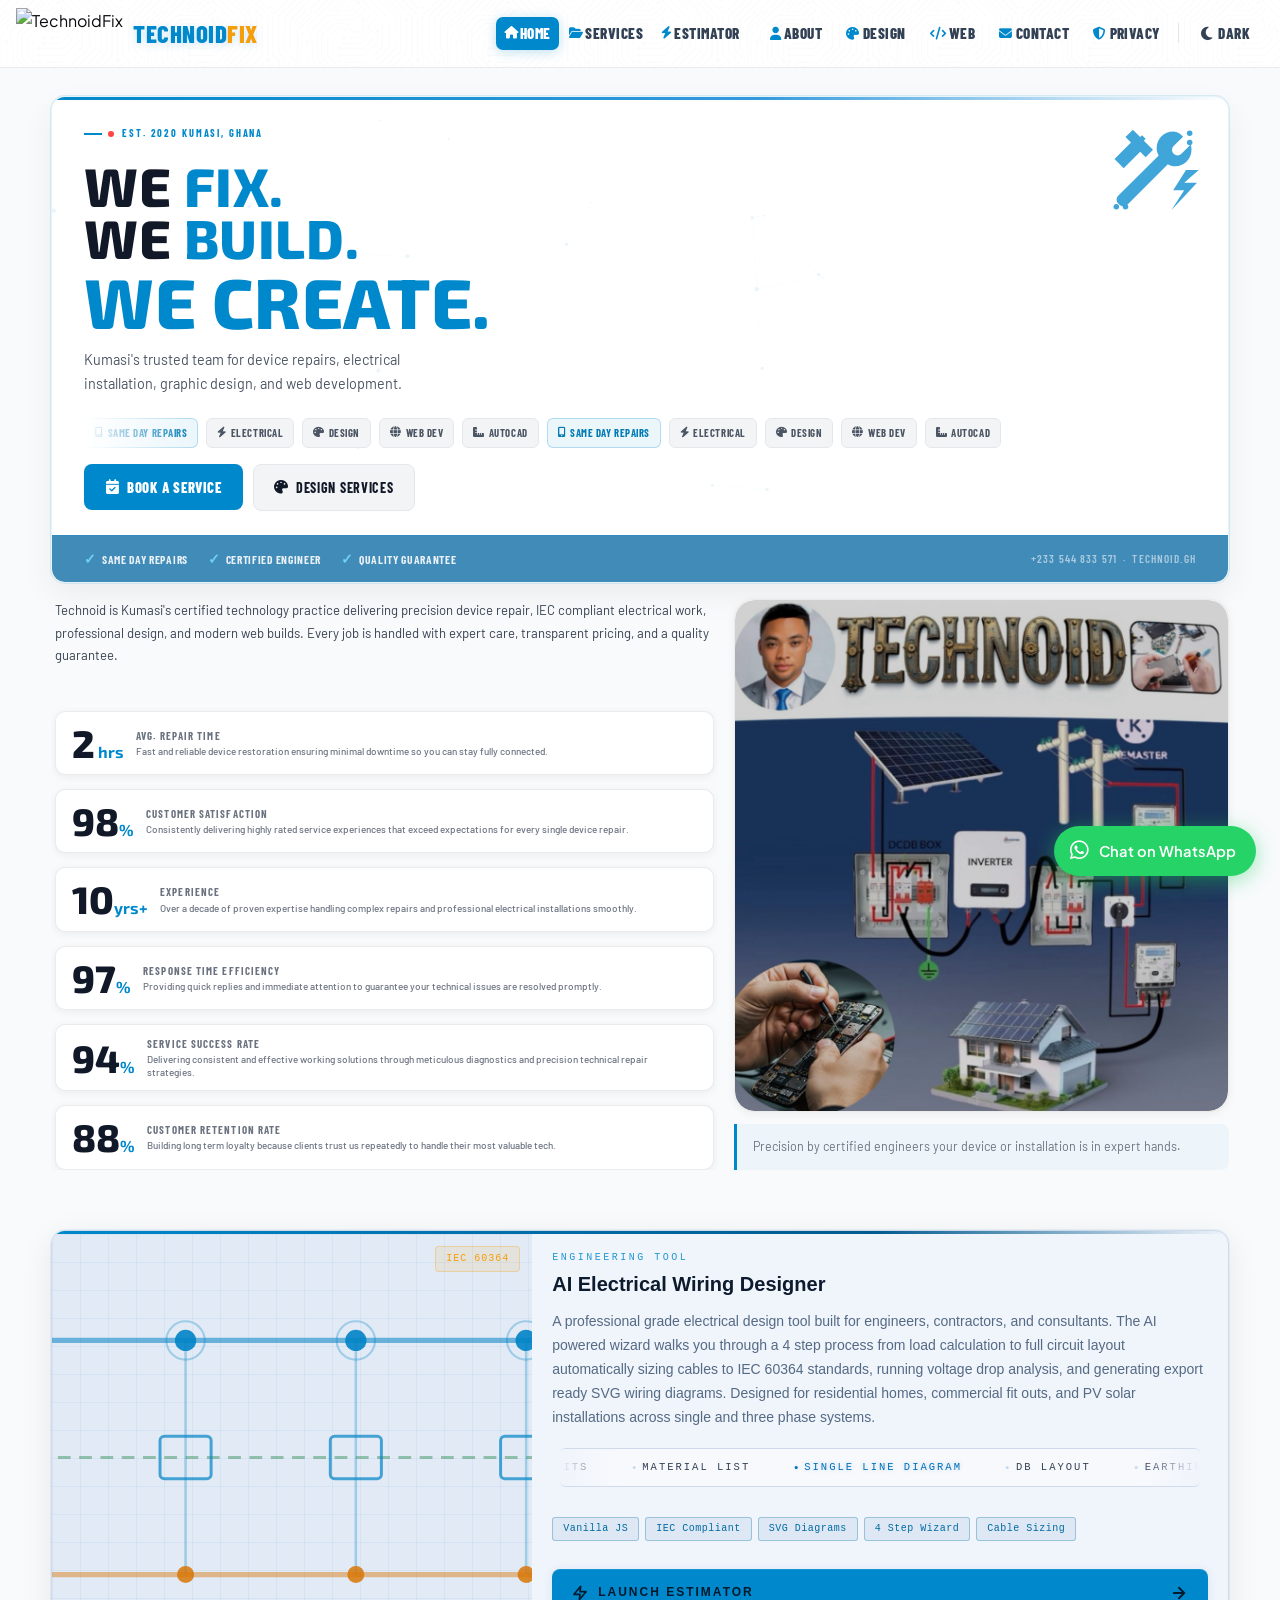
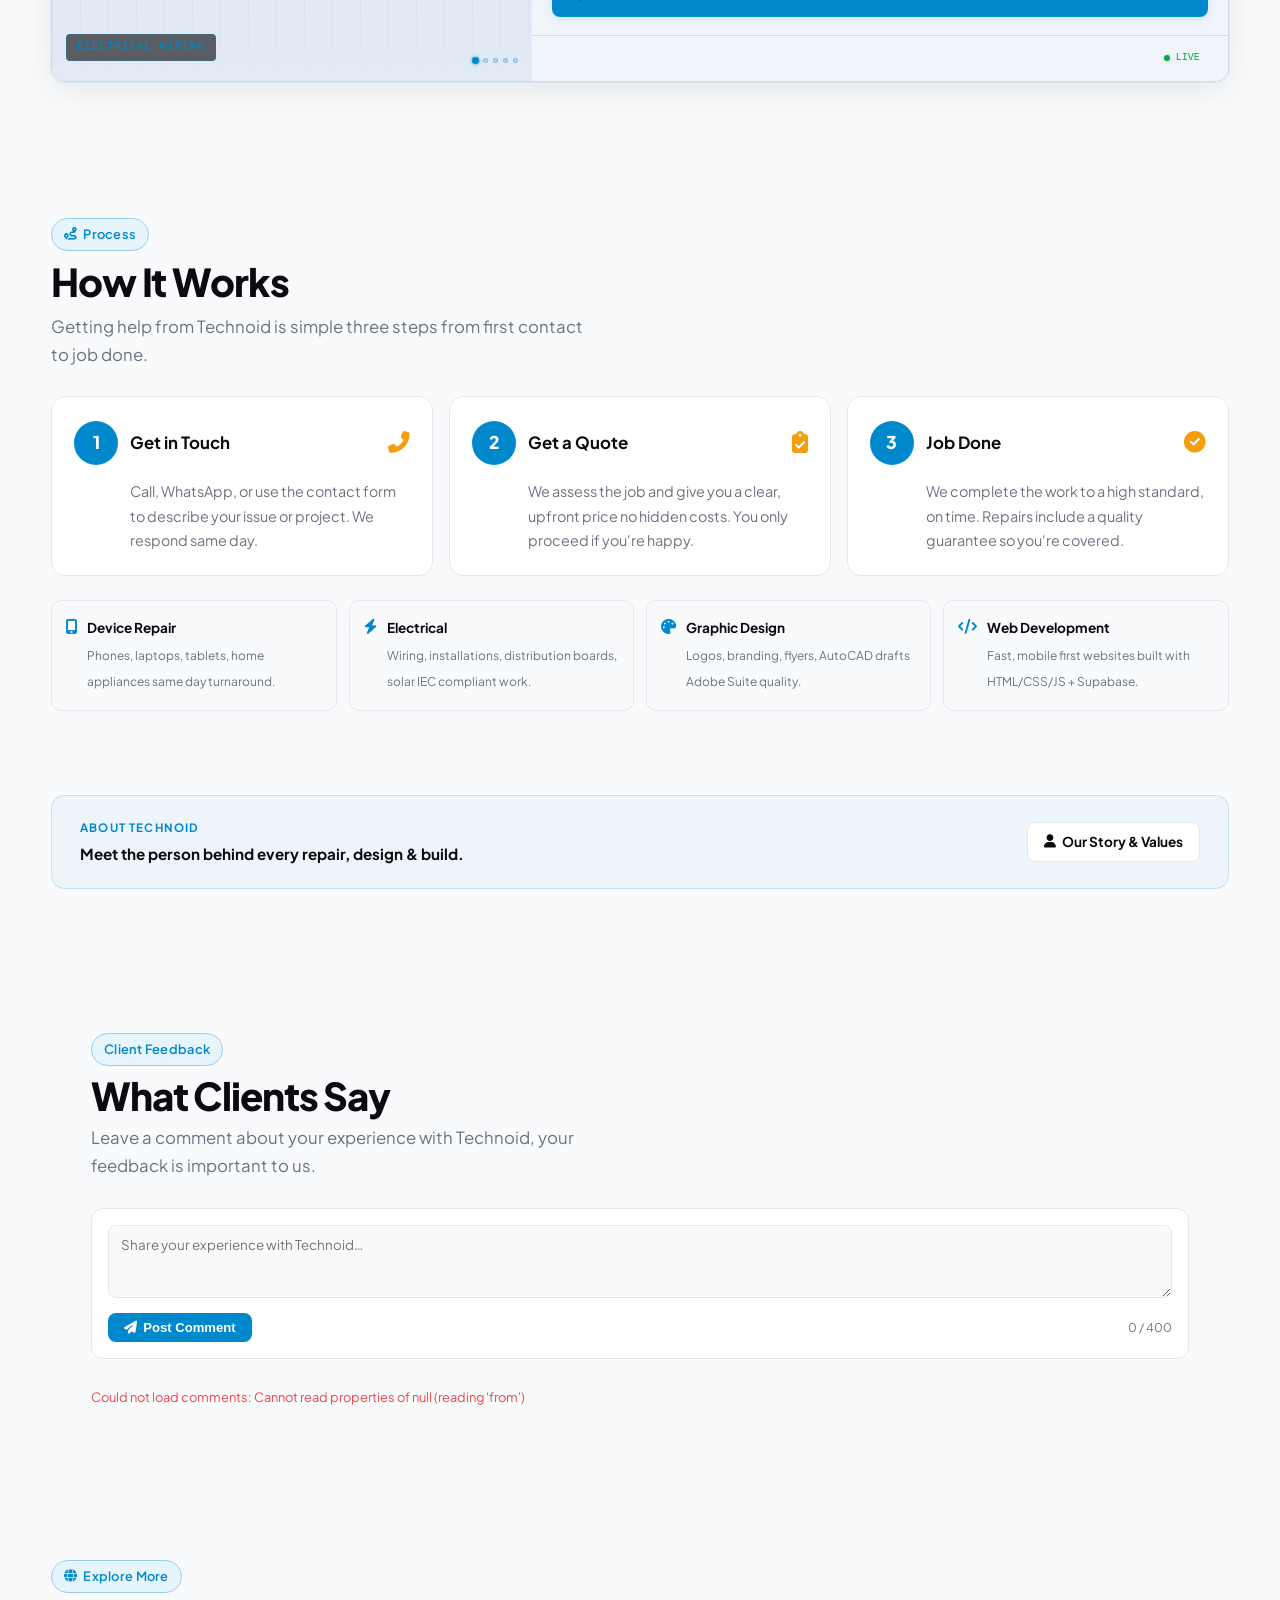
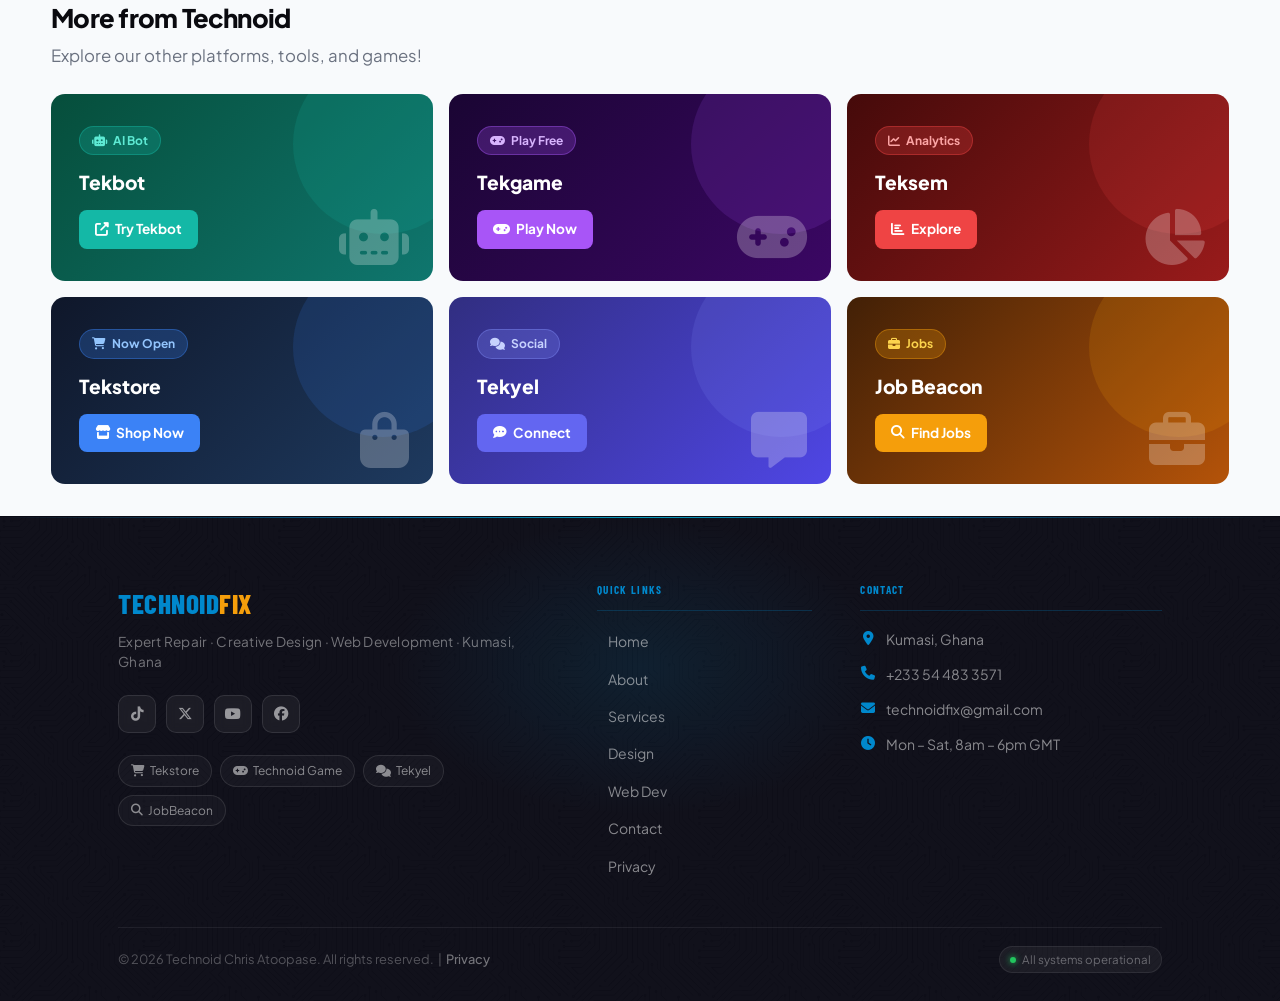
==== commit c5eefb3c: "style: upgrade footers across all pages to premium 3-column layout" ====
--- a/index.html
+++ b/index.html
@@ -1834,7 +1834,7 @@
             </div>
             <div class="footer-contact-item">
               <i class="fas fa-envelope"></i>
-              <span><a href="mailto:atoopase@icloud.com">atoopase@icloud.com</a></span>
+              <span><a href="mailto:technoidfix@gmail.com">technoidfix@gmail.com</a></span>
             </div>
             <div class="footer-contact-item">
               <i class="fas fa-clock"></i>
--- a/assets/css/styles.css
+++ b/assets/css/styles.css
@@ -1,7 +1,7 @@
 /* TECHNOID — Elite Portfolio Design System
    Palette: Indigo #0088CC | Black #0a0a0f | White #fafafa */
 
-@import url('https://fonts.googleapis.com/css2?family=Inter:wght@400;500;600;700&family=Exo+2:wght@400;600;700;800&family=Plus+Jakarta+Sans:wght@400;500;600;700;800&family=Space+Mono:wght@400;700&display=swap');
+@import url('https://fonts.googleapis.com/css2?family=Inter:wght@400;500;600;700&family=Barlow+Condensed:wght@500;600;700;800&family=Exo+2:wght@400;600;700;800&family=Plus+Jakarta+Sans:wght@400;500;600;700;800&family=Space+Mono:wght@400;700&display=swap');
 
 :root {
   --brand: #0088CC;
@@ -87,9 +87,13 @@
   position: sticky;
   top: 0;
   z-index: 100;
-  background: rgba(255,255,255,0.95);
-  backdrop-filter: blur(8px);
-  -webkit-backdrop-filter: blur(8px);
+  background-color: rgba(255,255,255,0.95);
+  background-image: linear-gradient(rgba(255,255,255,0.96), rgba(255,255,255,0.96)), url("../pcb_seamless.png");
+  background-size: auto, 300px;
+  background-position: center, center;
+  background-position: center center;
+  backdrop-filter: blur(12px);
+  -webkit-backdrop-filter: blur(12px);
   border-bottom: 1px solid rgba(0,0,0,.08);
   padding: 0 16px;
   height: 68px;
@@ -106,6 +110,24 @@
   text-decoration: none;
   flex-shrink: 0;
   margin-right: 4px;
+}
+
+.brand-text {
+  display: none;
+}
+
+@media (min-width: 768px) {
+  .brand-text {
+    display: inline-block;
+    font-family: 'Barlow Condensed', sans-serif;
+    font-size: 1.55rem;
+    font-weight: 800;
+    color: var(--brand);
+    margin-left: 10px;
+    letter-spacing: 0.5px;
+    text-transform: uppercase;
+    text-shadow: 0 2px 10px rgba(0, 136, 204, 0.2);
+  }
 }
 
 .brand {
@@ -137,47 +159,73 @@
 .nav-inline {
   display: flex;
   align-items: center;
-  gap: 1px;
+  gap: 2px;
   margin-left: auto;
-  margin-right: 4px;
+  margin-right: 6px;
   flex-shrink: 0;
 }
 
 .nav-inline a {
-  padding: 5px 9px;
-  border-radius: 6px;
-  font-family: 'Inter', sans-serif;
-  font-size: .9rem;
-  font-weight: 700;
-  letter-spacing: .01em;
-  color: #4b5563;
+  display: inline-flex;
+  align-items: center;
+  gap: 2px;
+  padding: 4px 8px;
+  border-radius: 7px;
+  font-family: 'Barlow Condensed', sans-serif;
+  font-size: .95rem;
+  font-weight: 800;
+  letter-spacing: .03em;
+  text-transform: uppercase;
+  color: #334155;
   text-decoration: none;
   white-space: nowrap;
-  transition: background .15s, color .15s;
+  transition: background .18s, color .18s, box-shadow .18s;
+}
+
+.nav-inline a i {
+  color: var(--brand);
+  font-size: .82em;
+  transition: color .18s;
 }
 
 .nav-inline a:hover {
   background: var(--brand);
   color: #fff;
+  box-shadow: 0 2px 12px rgba(0,136,204,.22);
+}
+
+.nav-inline a:hover i {
+  color: #fff;
 }
 
 .nav-inline a.active {
   background: var(--brand);
   color: #fff;
+  box-shadow: 0 2px 12px rgba(0,136,204,.25);
+}
+
+.nav-inline a.active i {
+  color: #fff;
 }
 
 [data-theme="dark"] .nav-inline a {
-  color: #9ca3af;
-}
-
-[data-theme="dark"] .nav-inline a:hover {
-  background: var(--brand);
-  color: #fff;
-}
-
+  color: #e2e8f0;
+}
+
+[data-theme="dark"] .nav-inline a i {
+  color: #38bdf8;
+}
+
+[data-theme="dark"] .nav-inline a:hover,
 [data-theme="dark"] .nav-inline a.active {
   background: var(--brand);
   color: #fff;
+  box-shadow: 0 2px 14px rgba(0,136,204,.35);
+}
+
+[data-theme="dark"] .nav-inline a:hover i,
+[data-theme="dark"] .nav-inline a.active i {
+  color: #fff;
 }
 
 /* Hamburger dropdown nav */
@@ -189,19 +237,56 @@
 }
 
 .nav nav a {
-  padding: 7px 14px;
+  display: flex;
+  align-items: center;
+  gap: 3px;
+  padding: 5px 10px;
   border-radius: 8px;
-  font-family: 'Inter', sans-serif;
-  font-size: .9rem;
-  font-weight: 700;
-  color: #374151;
-  transition: all .2s;
+  font-family: 'Barlow Condensed', sans-serif;
+  font-size: .95rem;
+  font-weight: 800;
+  letter-spacing: .03em;
+  text-transform: uppercase;
+  color: #334155;
+  transition: all .18s;
   text-decoration: none;
+}
+
+.nav nav a i {
+  color: var(--brand);
+  font-size: .85em;
+  transition: color .18s;
 }
 
 .nav nav a.active,
 .nav nav a:hover {
   background: var(--brand);
+  color: #fff;
+  box-shadow: 0 2px 10px rgba(0,136,204,.2);
+}
+
+.nav nav a.active i,
+.nav nav a:hover i {
+  color: #fff;
+}
+
+[data-theme="dark"] .nav nav a {
+  color: #e2e8f0;
+}
+
+[data-theme="dark"] .nav nav a i {
+  color: #38bdf8;
+}
+
+[data-theme="dark"] .nav nav a.active,
+[data-theme="dark"] .nav nav a:hover {
+  background: var(--brand);
+  color: #fff;
+  box-shadow: 0 2px 12px rgba(0,136,204,.3);
+}
+
+[data-theme="dark"] .nav nav a.active i,
+[data-theme="dark"] .nav nav a:hover i {
   color: #fff;
 }
 
@@ -212,10 +297,12 @@
   background: none !important;
   border: 0 !important;
   border-color: transparent !important;
-  font-family: 'Inter', sans-serif;
-  font-size: .9rem;
-  font-weight: 700;
-  color: #374151;
+  font-family: 'Barlow Condensed', sans-serif;
+  font-size: .95rem;
+  font-weight: 800;
+  letter-spacing: .03em;
+  text-transform: uppercase;
+  color: #334155;
   padding: 7px 14px;
   border-radius: 8px;
   cursor: pointer;
@@ -296,14 +383,8 @@
 .nav-cta {
   display: inline-flex;
   align-items: center;
-  gap: 4px;
   background: none;
-  color: #4b5563;
-  border: none;
-  border-radius: 6px;
-  font-size: .78rem;
-  font-weight: 600;
-  padding: 5px 9px;
+  color: #334155;
   transition: background .15s, color .15s;
   text-decoration: none;
   white-space: nowrap;
@@ -1241,67 +1322,331 @@
   color: var(--brand);
 }
 
-/* Footer */
+/* ═══════════════════════════════════════
+   PREMIUM FOOTER — Dark Glassmorphism
+   Inspired by Apple · Vercel · Linear
+═══════════════════════════════════════ */
 .footer {
-  background: #f8fafc;
-  color: var(--dark);
-  border-top: 1px solid var(--border);
-  padding: 36px 20px 24px;
+  position: relative;
+  background: #0a0a14;
+  color: #e2e8f0;
+  padding: 0;
   margin-top: 0;
+  text-align: left;
+  overflow: hidden;
+  /* Glowing top border */
+  border-top: 1px solid transparent;
+  background-clip: padding-box;
+}
+
+/* Glowing top border effect */
+.footer::before {
+  content: '';
+  position: absolute;
+  top: 0; left: 0; right: 0;
+  height: 1px;
+  background: linear-gradient(90deg, transparent 0%, #0088CC 30%, #00d4ff 50%, #0088CC 70%, transparent 100%);
+  opacity: 0.7;
+}
+
+/* Faint blueprint circuit texture */
+.footer::after {
+  content: '';
+  position: absolute;
+  inset: 0;
+  background-image: url("../pcb_seamless.png");
+  background-size: 280px;
+  opacity: 0.03;
+  pointer-events: none;
+}
+
+/* Ambient background glow */
+.footer-glow {
+  position: absolute;
+  width: 500px;
+  height: 300px;
+  background: radial-gradient(ellipse at center, rgba(0, 136, 204, 0.12) 0%, transparent 70%);
+  top: 0; left: 50%;
+  transform: translateX(-50%);
+  pointer-events: none;
+}
+
+.footer-inner {
+  position: relative;
+  z-index: 2;
+  max-width: 1100px;
+  margin: 0 auto;
+  padding: 64px 28px 0;
+}
+
+/* ─── 3-column grid ─── */
+.footer-grid {
+  display: grid;
+  grid-template-columns: 2fr 1fr 1.4fr;
+  gap: 48px;
+  padding-bottom: 48px;
+  border-bottom: 1px solid rgba(255,255,255,0.07);
+}
+
+@media (max-width: 860px) {
+  .footer-grid {
+    grid-template-columns: 1fr 1fr;
+    gap: 36px;
+  }
+  .footer-col-brand {
+    grid-column: 1 / -1;
+  }
+}
+
+@media (max-width: 540px) {
+  .footer-grid {
+    grid-template-columns: 1fr;
+    gap: 28px;
+  }
+  .footer-col-brand {
+    grid-column: auto;
+  }
+}
+
+/* Brand column */
+.footer-col-brand {}
+
+.footer-brand {
+  font-family: 'Barlow Condensed', sans-serif;
+  font-size: 1.7rem;
+  font-weight: 800;
+  letter-spacing: 0.02em;
+  color: var(--brand);
+  margin-bottom: 0;
+  text-transform: uppercase;
+}
+
+.footer-tagline {
+  font-size: 0.85rem;
+  color: rgba(255,255,255,0.42);
+  margin-bottom: 22px;
+  margin-top: 6px;
+  letter-spacing: 0.02em;
+  line-height: 1.5;
+}
+
+/* Social buttons */
+.footer-socials {
+  display: flex;
+  gap: 10px;
+  flex-wrap: wrap;
+}
+
+.footer-socials a {
+  width: 38px;
+  height: 38px;
+  border-radius: 10px;
+  border: 1px solid rgba(255,255,255,0.1);
+  background: rgba(255,255,255,0.05);
+  color: rgba(255,255,255,0.55);
+  display: flex;
+  align-items: center;
+  justify-content: center;
+  font-size: 0.9rem;
+  transition: all 0.25s ease;
+  text-decoration: none;
+  backdrop-filter: blur(4px);
+}
+
+.footer-socials a:hover {
+  background: var(--brand);
+  border-color: var(--brand);
+  color: #fff;
+  transform: translateY(-3px);
+  box-shadow: 0 6px 20px rgba(0, 136, 204, 0.35);
+}
+
+/* Promo / explore strip inside brand col */
+.footer-explore {
+  display: flex;
+  flex-wrap: wrap;
+  gap: 8px;
+  margin-top: 22px;
+}
+
+.footer-explore a {
+  font-size: 0.75rem;
+  padding: 5px 12px;
+  border-radius: 20px;
+  border: 1px solid rgba(255,255,255,0.1);
+  color: rgba(255,255,255,0.5);
+  text-decoration: none;
+  transition: all 0.2s;
+  background: rgba(255,255,255,0.03);
+  display: flex;
+  align-items: center;
+  gap: 5px;
+}
+
+.footer-explore a:hover {
+  border-color: var(--brand);
+  color: var(--brand);
+  background: rgba(0, 136, 204, 0.08);
+}
+
+/* Column titles */
+.footer-col-title {
+  font-family: 'Barlow Condensed', sans-serif;
+  font-size: 0.7rem;
+  font-weight: 700;
+  letter-spacing: 0.12em;
+  text-transform: uppercase;
+  color: var(--brand);
+  margin-bottom: 18px;
+}
+
+/* Divider line between title and links */
+.footer-col-title::after {
+  content: '';
+  display: block;
+  height: 1px;
+  background: rgba(0, 136, 204, 0.25);
+  margin-top: 10px;
+}
+
+/* Nav links */
+.footer-links {
+  display: flex;
+  flex-direction: column;
+  gap: 11px;
+  justify-content: flex-start;
+  flex-wrap: nowrap;
+  margin-bottom: 0;
+}
+
+.footer-links a {
+  color: rgba(255,255,255,0.5);
+  font-size: 0.875rem;
+  font-weight: 400;
+  transition: color 0.2s, padding-left 0.2s;
+  text-decoration: none;
+  display: inline-flex;
+  align-items: center;
+  gap: 6px;
+}
+
+.footer-links a::before {
+  content: '›';
+  opacity: 0;
+  transform: translateX(-4px);
+  transition: opacity 0.2s, transform 0.2s;
+  color: var(--brand);
+  font-size: 1rem;
+}
+
+.footer-links a:hover {
+  color: #f1f5f9;
+  padding-left: 4px;
+}
+
+.footer-links a:hover::before {
+  opacity: 1;
+  transform: translateX(0);
+}
+
+/* Contact column */
+.footer-contact-list {
+  display: flex;
+  flex-direction: column;
+  gap: 14px;
+}
+
+.footer-contact-item {
+  display: flex;
+  align-items: flex-start;
+  gap: 10px;
+  color: rgba(255,255,255,0.5);
+  font-size: 0.875rem;
+  line-height: 1.5;
+}
+
+.footer-contact-item i {
+  color: var(--brand);
+  width: 16px;
   text-align: center;
-}
-
-.footer-brand {
-  font-size: 1.4rem;
-  font-weight: 800;
-  margin-bottom: 6px;
-}
-
-.footer-tagline {
-  color: #4b5563;
-  font-size: .9rem;
-  margin-bottom: 28px;
-}
-
-.footer-links {
-  display: flex;
-  justify-content: center;
-  gap: 24px;
+  margin-top: 2px;
+  flex-shrink: 0;
+}
+
+.footer-contact-item a {
+  color: rgba(255,255,255,0.5);
+  text-decoration: none;
+  transition: color 0.2s;
+}
+
+.footer-contact-item a:hover {
+  color: var(--brand);
+}
+
+/* ─── Bottom bar ─── */
+.footer-bottom-bar {
+  position: relative;
+  z-index: 2;
+  max-width: 1100px;
+  margin: 0 auto;
+  padding: 18px 28px 28px;
+  display: flex;
+  align-items: center;
+  justify-content: space-between;
   flex-wrap: wrap;
-  margin-bottom: 28px;
-}
-
-.footer-links a {
-  color: #4b5563;
-  font-size: .9rem;
-  font-weight: 600;
-  transition: color .2s;
-}
-
-.footer-links a:hover {
-  color: var(--brand);
-}
-
-.footer-divider {
-  border: none;
-  border-top: 1px solid var(--border);
-  margin: 24px 0;
+  gap: 12px;
 }
 
 .footer-bottom {
-  font-size: .85rem;
-  color: #6b7280;
+  font-size: 0.8rem;
+  color: rgba(255,255,255,0.28);
+  margin: 0;
 }
 
 .footer-bottom a {
-  color: #4b5563;
-  font-weight: 600;
-  transition: color .2s;
+  color: rgba(255,255,255,0.42);
+  transition: color 0.2s;
+  font-weight: 500;
 }
 
 .footer-bottom a:hover {
   color: var(--brand);
 }
+
+.footer-status-badge {
+  display: inline-flex;
+  align-items: center;
+  gap: 6px;
+  font-size: 0.72rem;
+  color: rgba(255,255,255,0.35);
+  background: rgba(255,255,255,0.05);
+  border: 1px solid rgba(255,255,255,0.08);
+  border-radius: 20px;
+  padding: 3px 10px;
+}
+
+.footer-status-dot {
+  width: 6px;
+  height: 6px;
+  border-radius: 50%;
+  background: #22c55e;
+  box-shadow: 0 0 6px #22c55e;
+  animation: pulse-dot 2s infinite;
+}
+
+@keyframes pulse-dot {
+  0%, 100% { opacity: 1; }
+  50% { opacity: 0.4; }
+}
+
+/* Light mode overrides — keep footer always dark */
+:root:not([data-theme="dark"]) .footer {
+  background: #0a0a14;
+  color: #e2e8f0;
+}
+
+/* Legacy class support – hide old elements now inside the new structure */
+.footer-divider { display: none; }
 
 /* Toast */
 .toast {
@@ -1375,10 +1720,12 @@
     width: 100%;
     border-radius: 7px;
     padding: 7px 14px;
-    font-family: 'Inter', sans-serif;
-    font-size: .9rem;
-    font-weight: 700;
-    color: #111827;
+    font-family: 'Barlow Condensed', sans-serif;
+    font-size: .95rem;
+    font-weight: 800;
+    letter-spacing: .03em;
+    text-transform: uppercase;
+    color: #334155;
     display: flex;
     align-items: center;
     justify-content: flex-start;
@@ -1597,7 +1944,11 @@
 }
 
 [data-theme="dark"] .nav {
-  background: rgba(15, 15, 23, .92);
+  background-color: rgba(15, 15, 23, .92);
+  background-image: linear-gradient(rgba(15, 15, 23, 0.96), rgba(15, 15, 23, 0.96)), url("../pcb_seamless.png");
+  background-size: auto, 300px;
+  background-position: center, center;
+  background-position: center center;
   border-bottom-color: #1e1e2e;
 }
 
@@ -3818,6 +4169,38 @@
   -webkit-backdrop-filter: blur(8px);
 }
 
+/* Sticky image behavior (all screens) */
+.lb-inner {
+  padding-top: 0 !important;
+}
+.lb-img-wrap {
+  position: sticky;
+  top: 0;
+  margin-top: 60px;
+  z-index: 10;
+  box-shadow: 0 10px 30px rgba(0,0,0,.5);
+  transition: margin-top 0.3s ease, border-radius 0.3s ease;
+}
+.lb-img-wrap img {
+  transition: max-height 0.3s ease;
+}
+.lb-details {
+  position: relative;
+  z-index: 5;
+  min-height: calc(100vh - 60px);
+}
+.img-lightbox.lb-scrolled:not(.lb-force-expand) .lb-img-wrap {
+  margin-top: 0;
+  border-radius: 0;
+  cursor: pointer;
+}
+.img-lightbox.lb-scrolled:not(.lb-force-expand) .lb-img-wrap img {
+  max-height: 25vh;
+}
+.img-lightbox.lb-force-expand .lb-img-wrap {
+  cursor: zoom-out;
+}
+
 .lb-date {
   font-size: .75rem;
   color: rgba(255,255,255,.45);
@@ -3867,4 +4250,7 @@
   .lb-img-wrap img {
     max-height: 60vh;
   }
-}
+  .img-lightbox.lb-scrolled:not(.lb-force-expand) .lb-img-wrap img {
+    max-height: 35vh;
+  }
+}
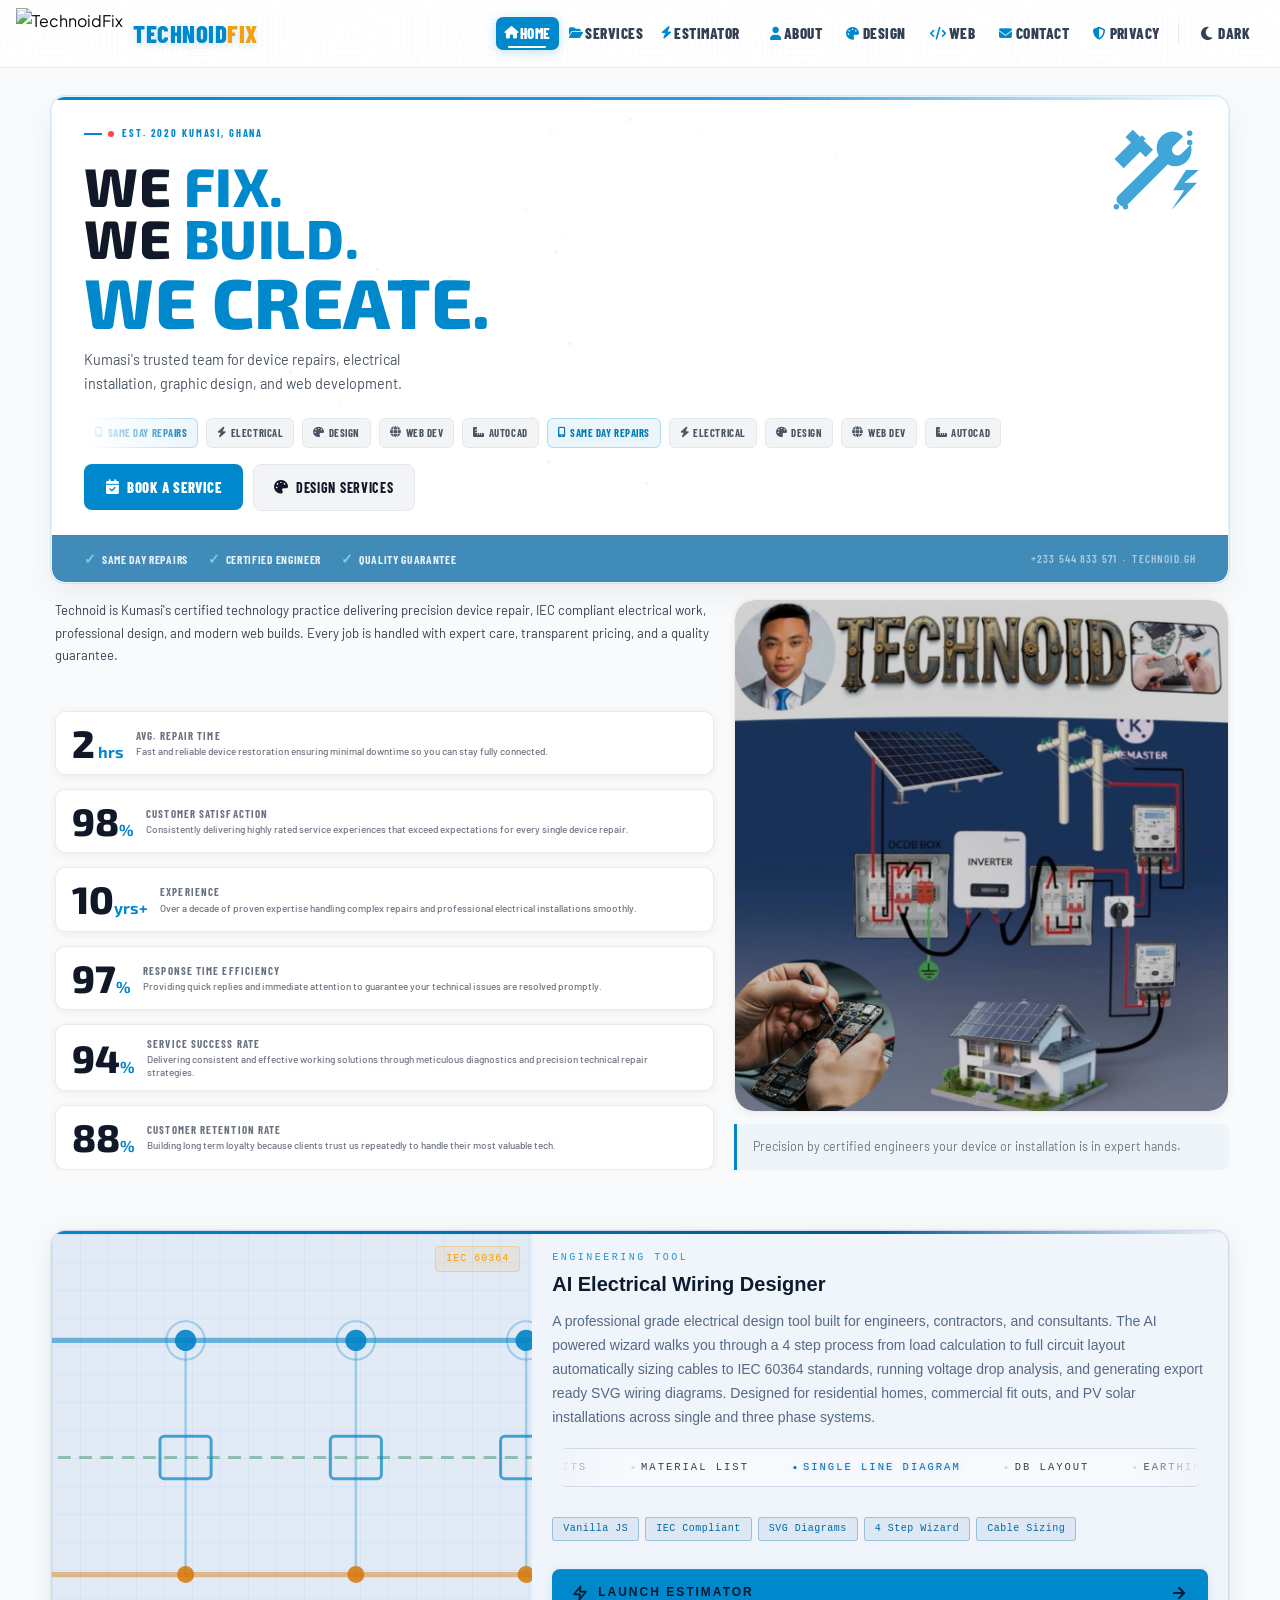
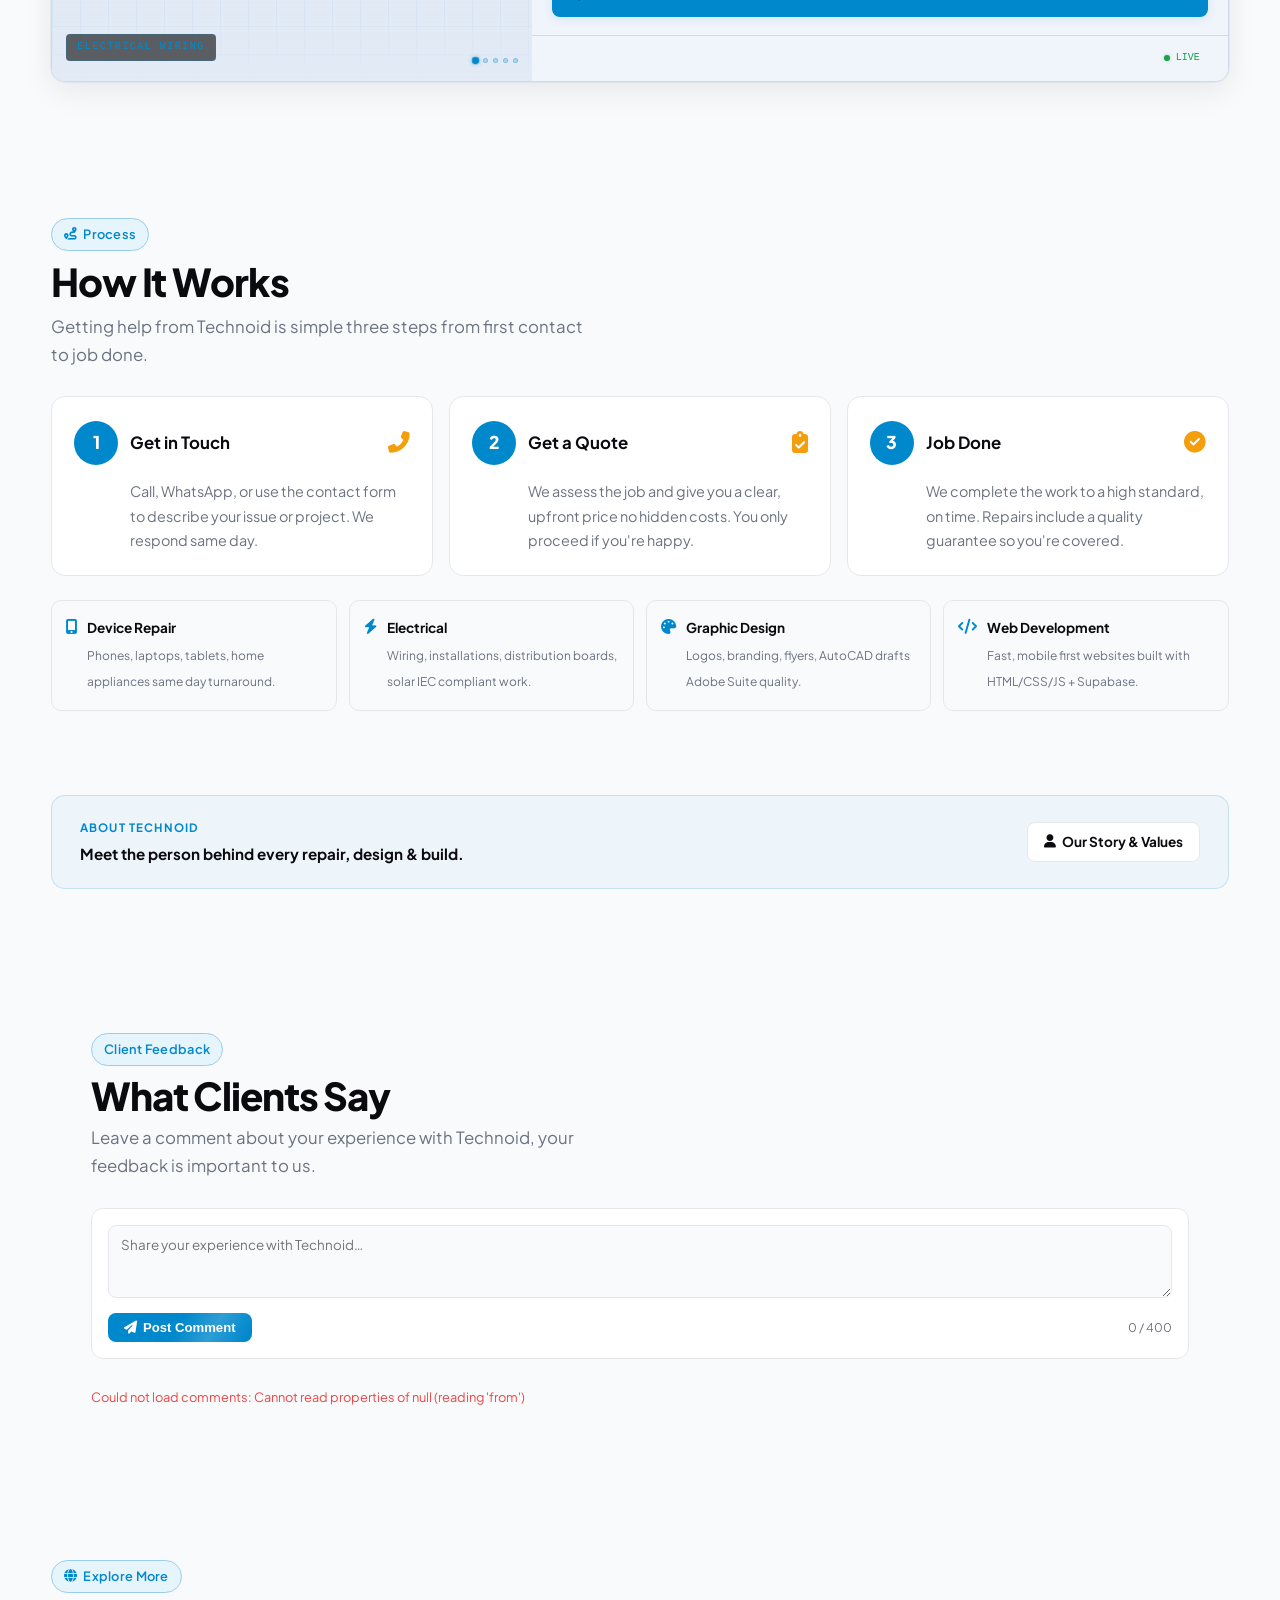
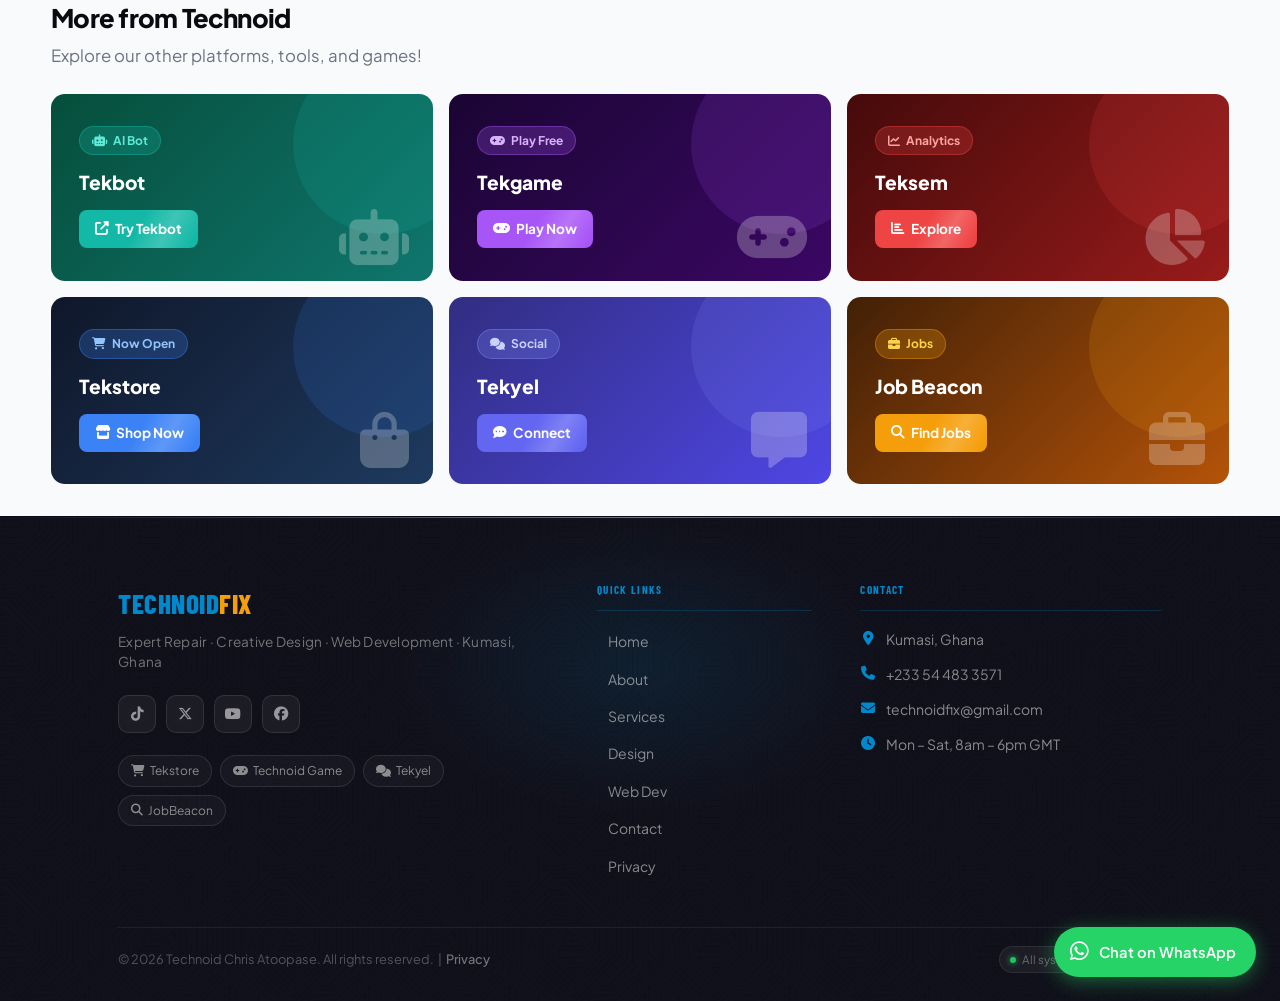
==== commit 934b0a2e: "feat: add premium micro-interactions and motion design system (motion.css + motion.js)" ====
--- a/index.html
+++ b/index.html
@@ -92,6 +92,7 @@
         loadContent();
     })();
   </script>
+  <link rel="stylesheet" href="assets/css/motion.css" />
 </head>
 
 <body class="page-tinted-cards">
@@ -2215,6 +2216,7 @@
       document.addEventListener('touchend', onUp);
     })();
   </script>
+  <script defer src="assets/js/motion.js"></script>
 </body>
 
 </html>
--- a/assets/css/motion.css
+++ b/assets/css/motion.css
@@ -0,0 +1,526 @@
+/* ═══════════════════════════════════════════════════════════════
+   TECHNOID — Motion & Micro-Interaction Design System
+   motion.css  |  Does NOT override layout or colour, only motion
+   ═══════════════════════════════════════════════════════════════ */
+
+/* ── 0. Respect reduced-motion preference ────────────────────── */
+@media (prefers-reduced-motion: reduce) {
+  *, *::before, *::after {
+    animation-duration: .001ms !important;
+    animation-iteration-count: 1 !important;
+    transition-duration: .001ms !important;
+  }
+}
+
+/* ── 1. Global easing tokens ─────────────────────────────────── */
+:root {
+  --ease-out-expo  : cubic-bezier(0.19, 1, 0.22, 1);
+  --ease-out-back  : cubic-bezier(0.34, 1.56, 0.64, 1);
+  --ease-in-out    : cubic-bezier(0.65, 0, 0.35, 1);
+  --ease-spring    : cubic-bezier(0.175, 0.885, 0.32, 1.275);
+  --dur-fast       : 160ms;
+  --dur-base       : 280ms;
+  --dur-slow       : 500ms;
+}
+
+/* ── 2. Page entrance — fade + lift ─────────────────────────── */
+@keyframes tfPageIn {
+  from { opacity: 0; transform: translateY(10px); }
+  to   { opacity: 1; transform: translateY(0); }
+}
+body {
+  animation: tfPageIn var(--dur-slow) var(--ease-out-expo) both;
+}
+
+/* ── 3. Scroll-reveal — elements animate in when visible ─────── */
+/*  JS in motion.js adds .tf-reveal to elements, then .is-visible  */
+.tf-reveal {
+  opacity: 0;
+  transform: translateY(28px);
+  transition: opacity var(--dur-slow) var(--ease-out-expo),
+              transform var(--dur-slow) var(--ease-out-expo);
+}
+.tf-reveal.is-visible {
+  opacity: 1;
+  transform: none;
+}
+/* Staggered children delay */
+.tf-reveal-stagger > * {
+  opacity: 0;
+  transform: translateY(22px);
+  transition: opacity var(--dur-slow) var(--ease-out-expo),
+              transform var(--dur-slow) var(--ease-out-expo);
+}
+.tf-reveal-stagger.is-visible > *:nth-child(1)  { opacity:1; transform:none; transition-delay:  0ms; }
+.tf-reveal-stagger.is-visible > *:nth-child(2)  { opacity:1; transform:none; transition-delay: 80ms; }
+.tf-reveal-stagger.is-visible > *:nth-child(3)  { opacity:1; transform:none; transition-delay:160ms; }
+.tf-reveal-stagger.is-visible > *:nth-child(4)  { opacity:1; transform:none; transition-delay:240ms; }
+.tf-reveal-stagger.is-visible > *:nth-child(5)  { opacity:1; transform:none; transition-delay:320ms; }
+.tf-reveal-stagger.is-visible > *:nth-child(6)  { opacity:1; transform:none; transition-delay:400ms; }
+.tf-reveal-stagger.is-visible > *:nth-child(n+7){ opacity:1; transform:none; transition-delay:480ms; }
+
+/* ── 4. Navigation ───────────────────────────────────────────── */
+/* Smooth underline slide on nav links */
+.nav-inline a,
+.nav nav a {
+  position: relative;
+}
+.nav-inline a::after,
+.nav nav a::after {
+  content: '';
+  position: absolute;
+  bottom: 2px; left: 50%;
+  width: 0; height: 2px;
+  background: #fff;
+  border-radius: 2px;
+  transition: width var(--dur-fast) var(--ease-out-expo),
+              left   var(--dur-fast) var(--ease-out-expo);
+}
+.nav-inline a:hover::after,
+.nav nav a:hover::after {
+  width: 60%;
+  left: 20%;
+}
+.nav-inline a.active::after,
+.nav nav a.active::after {
+  width: 60%;
+  left: 20%;
+}
+
+/* Logo subtle float */
+@keyframes tfLogoFloat {
+  0%, 100% { transform: translateY(0); }
+  50%       { transform: translateY(-3px); }
+}
+.nav-logo:hover .brand-img {
+  animation: tfLogoFloat 1.8s var(--ease-in-out) infinite;
+}
+.nav-logo {
+  transition: opacity var(--dur-fast);
+}
+.nav-logo:active { opacity: 0.7; }
+
+/* Hamburger bar morph (existing span anim, just smoothed) */
+.nav-hamburger span {
+  transition: transform 260ms var(--ease-out-back),
+              opacity   180ms ease,
+              background 160ms ease !important;
+}
+
+/* Theme toggle icon spin on click — class added by JS */
+.theme-toggle.tf-spin i {
+  animation: tfSpin 360ms var(--ease-out-expo);
+}
+@keyframes tfSpin {
+  from { transform: rotate(0deg); }
+  to   { transform: rotate(360deg); }
+}
+
+/* ── 5. Buttons — press feedback + glow ─────────────────────── */
+.btn {
+  transition: transform  var(--dur-fast) var(--ease-out-back),
+              box-shadow var(--dur-fast) ease,
+              filter     var(--dur-fast) ease,
+              background var(--dur-base) ease !important;
+  will-change: transform;
+}
+.btn:hover {
+  transform: translateY(-2px) scale(1.02) !important;
+  box-shadow: 0 6px 20px rgba(0, 136, 204, .28) !important;
+}
+.btn:active {
+  transform: translateY(1px) scale(0.97) !important;
+  box-shadow: 0 2px 6px rgba(0, 136, 204, .18) !important;
+  transition-duration: 80ms !important;
+}
+
+/* Ripple on click — injected by JS */
+.btn {
+  overflow: hidden;
+}
+.tf-ripple {
+  position: absolute;
+  border-radius: 50%;
+  transform: scale(0);
+  background: rgba(255, 255, 255, 0.35);
+  animation: tfRippleAnim 550ms linear;
+  pointer-events: none;
+}
+@keyframes tfRippleAnim {
+  to { transform: scale(4); opacity: 0; }
+}
+
+/* btn-light specific hover */
+.btn-light:hover {
+  transform: translateY(-2px) scale(1.02) !important;
+  box-shadow: 0 4px 14px rgba(0,0,0,.08) !important;
+}
+
+/* ── 6. Cards — lift + border-glow ──────────────────────────── */
+.card,
+.testi-card,
+.case-study {
+  transition: transform  var(--dur-base) var(--ease-out-expo),
+              box-shadow var(--dur-base) var(--ease-out-expo),
+              border-color var(--dur-base) ease !important;
+  will-change: transform;
+}
+.card:hover {
+  transform: translateY(-6px) !important;
+  box-shadow: 0 16px 40px rgba(0,136,204,.13) !important;
+  border-color: rgba(0,136,204,.3) !important;
+}
+.testi-card:hover {
+  transform: translateY(-5px) !important;
+  box-shadow: 0 12px 32px rgba(0,0,0,.10) !important;
+}
+
+/* Card icon bounce on card hover */
+.card:hover .card-icon,
+.card:hover .card-icon i {
+  animation: tfIconBounce 500ms var(--ease-out-back);
+}
+@keyframes tfIconBounce {
+  0%   { transform: scale(1); }
+  40%  { transform: scale(1.22) rotate(-6deg); }
+  70%  { transform: scale(0.95) rotate(3deg); }
+  100% { transform: scale(1) rotate(0deg); }
+}
+
+/* ── 7. Footer social icons ──────────────────────────────────── */
+.footer-socials a {
+  transition: transform  var(--dur-fast) var(--ease-out-back),
+              box-shadow var(--dur-fast) ease,
+              background var(--dur-fast) ease !important;
+}
+.footer-socials a:hover {
+  transform: translateY(-4px) scale(1.15) !important;
+  box-shadow: 0 8px 20px rgba(0,136,204,.25) !important;
+}
+.footer-socials a:active {
+  transform: scale(0.9) !important;
+  transition-duration: 80ms !important;
+}
+
+/* Footer links slide-right */
+.footer-links a,
+.footer-explore a,
+.footer-contact-item a {
+  transition: color       var(--dur-fast) ease,
+              transform   var(--dur-fast) var(--ease-out-expo),
+              padding-left var(--dur-fast) var(--ease-out-expo) !important;
+}
+.footer-links a:hover,
+.footer-explore a:hover {
+  padding-left: 6px !important;
+}
+
+/* Footer status dot pulse */
+.footer-status-dot {
+  animation: tfPulse 2.4s ease infinite;
+}
+@keyframes tfPulse {
+  0%, 100% { box-shadow: 0 0 0 0 rgba(34,197,94,.6); }
+  50%       { box-shadow: 0 0 0 6px rgba(34,197,94,0); }
+}
+
+/* ── 8. Project / post cards in services.html ───────────────── */
+/* Media inside post cards */
+.card img,
+.card video {
+  transition: transform var(--dur-slow) var(--ease-out-expo) !important;
+}
+.card:hover img,
+.card:hover video {
+  transform: scale(1.04) !important;
+}
+
+/* "More" / action buttons on post cards */
+.card .btn,
+.card button {
+  transition: opacity     var(--dur-fast) ease,
+              transform   var(--dur-fast) var(--ease-out-back) !important;
+}
+.card:hover .btn,
+.card:hover button {
+  opacity: 1;
+}
+
+/* Like / comment icon buttons */
+[class*="action-btn"],
+button[onclick*="like"],
+button[onclick*="comment"],
+button[onclick*="share"] {
+  transition: transform  var(--dur-fast) var(--ease-out-back),
+              color      var(--dur-fast) ease !important;
+}
+[class*="action-btn"]:hover,
+button[onclick*="like"]:hover,
+button[onclick*="comment"]:hover,
+button[onclick*="share"]:hover {
+  transform: scale(1.18) !important;
+}
+[class*="action-btn"]:active,
+button[onclick*="like"]:active {
+  transform: scale(0.88) !important;
+  transition-duration: 60ms !important;
+}
+
+/* ── 9. Modals — scale + fade ────────────────────────────────── */
+@keyframes tfModalIn {
+  from { opacity: 0; transform: scale(0.92) translateY(14px); }
+  to   { opacity: 1; transform: scale(1) translateY(0); }
+}
+@keyframes tfOverlayIn {
+  from { opacity: 0; }
+  to   { opacity: 1; }
+}
+.modal-overlay.open,
+.modal-overlay[style*="flex"],
+.modal-overlay[style*="block"] {
+  animation: tfOverlayIn var(--dur-base) ease both;
+}
+.modal-box,
+#post-reader .reader-inner,
+#reader-lightbox > div,
+#cv-modal .cv-modal-content,
+#settings-panel {
+  animation: tfModalIn var(--dur-base) var(--ease-out-back) both;
+}
+
+/* ── 10. Toast notification ──────────────────────────────────── */
+@keyframes tfToastIn {
+  from { opacity: 0; transform: translateY(20px) scale(0.95); }
+  to   { opacity: 1; transform: translateY(0) scale(1); }
+}
+@keyframes tfToastOut {
+  from { opacity: 1; transform: translateY(0) scale(1); }
+  to   { opacity: 0; transform: translateY(10px) scale(0.95); }
+}
+.toast.show {
+  animation: tfToastIn var(--dur-base) var(--ease-out-back) both;
+}
+.toast:not(.show) {
+  animation: tfToastOut var(--dur-fast) ease forwards;
+}
+
+/* ── 11. Loading spinner ─────────────────────────────────────── */
+@keyframes tfSpinSm {
+  to { transform: rotate(360deg); }
+}
+.spinner {
+  animation: tfSpinSm 800ms linear infinite !important;
+}
+
+/* ── 12. Tab / pill bar ──────────────────────────────────────── */
+/* Tab slide-in indicator */
+.tab-btn,
+[class*="tab-"],
+[id*="-tab"] {
+  transition: color       var(--dur-fast) ease,
+              background  var(--dur-fast) ease,
+              border-color var(--dur-fast) ease,
+              transform   var(--dur-fast) var(--ease-out-back) !important;
+}
+.tab-btn:hover,
+[class*="tab-"]:hover {
+  transform: translateY(-1px) !important;
+}
+.tab-btn:active {
+  transform: scale(0.96) !important;
+}
+
+/* Pill / sub-category bar */
+.pill-btn,
+[class*="pill-"],
+[class*="sub-cat"] {
+  transition: all var(--dur-fast) var(--ease-out-back) !important;
+}
+.pill-btn:hover {
+  transform: scale(1.06) !important;
+}
+
+/* ── 13. Input focus glow ────────────────────────────────────── */
+input, textarea, select {
+  transition: border-color var(--dur-fast) ease,
+              box-shadow   var(--dur-fast) ease !important;
+}
+input:focus,
+textarea:focus,
+select:focus {
+  box-shadow: 0 0 0 3px rgba(0,136,204,.18) !important;
+  border-color: var(--brand) !important;
+  outline: none !important;
+}
+
+/* ── 14. Skill tags — pop on hover ───────────────────────────── */
+.skill-tag {
+  transition: transform   var(--dur-fast) var(--ease-out-back),
+              box-shadow  var(--dur-fast) ease,
+              background  var(--dur-fast) ease !important;
+  cursor: default;
+}
+.skill-tag:hover {
+  transform: translateY(-2px) scale(1.06) !important;
+  box-shadow: 0 4px 12px rgba(0,136,204,.18) !important;
+}
+
+/* ── 15. Hero section entrance ───────────────────────────────── */
+@keyframes tfHeroText {
+  from { opacity: 0; transform: translateX(-18px); }
+  to   { opacity: 1; transform: none; }
+}
+@keyframes tfHeroImg {
+  from { opacity: 0; transform: translateX(18px) scale(0.97); }
+  to   { opacity: 1; transform: none; }
+}
+.hero-text {
+  animation: tfHeroText 700ms var(--ease-out-expo) 120ms both;
+}
+.hero-img {
+  animation: tfHeroImg 700ms var(--ease-out-expo) 200ms both;
+}
+
+/* ── 16. Section headings — letter-spacing settle ────────────── */
+.section-header h2,
+.hero h1 {
+  transition: letter-spacing var(--dur-slow) ease;
+}
+
+/* ── 17. Stats — count-up shimmer placeholder ────────────────── */
+.stat-num {
+  transition: color var(--dur-base) ease;
+}
+.stat-num.tf-counting {
+  color: var(--accent);
+}
+
+/* ── 18. Footer brand hover flare ────────────────────────────── */
+.footer-brand {
+  transition: letter-spacing var(--dur-base) ease;
+}
+.footer-brand:hover {
+  letter-spacing: .04em;
+}
+
+/* ── 19. Nav-logo brand-text shimmer ─────────────────────────── */
+@keyframes tfBrandShimmer {
+  0%, 100% { text-shadow: 0 2px 10px rgba(0,136,204,.2); }
+  50%       { text-shadow: 0 2px 22px rgba(0,136,204,.5); }
+}
+.brand-text {
+  animation: tfBrandShimmer 3.5s ease infinite;
+}
+
+/* ── 20. Post-reader transitions ─────────────────────────────── */
+#post-reader {
+  transition: opacity var(--dur-base) ease !important;
+}
+#post-reader.open {
+  animation: tfOverlayIn var(--dur-base) ease both;
+}
+#pr-img-wrap {
+  transition: height 350ms var(--ease-out-expo) !important;
+}
+#pr-img {
+  transition: transform var(--dur-slow) var(--ease-out-expo) !important;
+}
+#pr-controls-bar {
+  transition: opacity var(--dur-base) ease,
+              transform var(--dur-base) var(--ease-out-back) !important;
+}
+
+/* ── 21. Image lightbox zoom ─────────────────────────────────── */
+#reader-lightbox {
+  animation: tfOverlayIn var(--dur-fast) ease both;
+}
+#reader-lightbox img {
+  animation: tfModalIn var(--dur-base) var(--ease-out-back) both;
+}
+
+/* ── 22. Social links in page body ───────────────────────────── */
+.social-links a {
+  transition: transform  var(--dur-fast) var(--ease-out-back),
+              box-shadow var(--dur-fast) ease,
+              color      var(--dur-fast) ease !important;
+}
+.social-links a:hover {
+  transform: translateY(-3px) scale(1.12) !important;
+}
+.social-links a:active {
+  transform: scale(0.9) !important;
+  transition-duration: 60ms !important;
+}
+
+/* ── 23. Progress / upload bar ───────────────────────────────── */
+[class*="prog-bar"],
+#prog-bar,
+.progress-bar {
+  transition: width 400ms var(--ease-out-expo) !important;
+}
+
+/* ── 24. Page-leave fade (applied by JS on anchor click) ──────── */
+body.tf-leaving {
+  animation: tfPageOut var(--dur-base) var(--ease-in-out) forwards;
+}
+@keyframes tfPageOut {
+  to { opacity: 0; transform: translateY(-8px); }
+}
+
+/* ── 25. Keyboard focus ring (Tab navigation) ────────────────── */
+body:not(.tf-using-keyboard) *:focus {
+  outline: none !important;
+}
+body.tf-using-keyboard *:focus {
+  outline: 3px solid rgba(0, 136, 204, 0.6) !important;
+  outline-offset: 3px !important;
+  border-radius: 4px !important;
+}
+
+/* ── 26. Skeleton shimmer for loading cards ──────────────────── */
+@keyframes tfSkeleton {
+  0%   { background-position: -400px 0; }
+  100% { background-position:  400px 0; }
+}
+.tf-skeleton {
+  background: linear-gradient(90deg, #f0f0f0 25%, #e0e0e0 50%, #f0f0f0 75%);
+  background-size: 800px 100%;
+  animation: tfSkeleton 1.4s ease infinite;
+  border-radius: 8px;
+}
+[data-theme="dark"] .tf-skeleton {
+  background: linear-gradient(90deg, #1e1e2a 25%, #252535 50%, #1e1e2a 75%);
+  background-size: 800px 100%;
+}
+
+/* ── 27. Hover shimmer on primary buttons ────────────────────── */
+.btn:not(.btn-light):not(.btn-outline) {
+  background-image: linear-gradient(
+    120deg, transparent 0%, transparent 40%,
+    rgba(255,255,255,.18) 50%, transparent 60%, transparent 100%
+  );
+  background-size: 250% 100%;
+  background-position: 200% center;
+  transition: background-position 600ms var(--ease-out-expo),
+              transform var(--dur-fast) var(--ease-out-back),
+              box-shadow var(--dur-fast) ease !important;
+}
+.btn:not(.btn-light):not(.btn-outline):hover {
+  background-position: -50% center;
+}
+
+/* ── 28. Scroll-to-top smooth reveal ─────────────────────────── */
+.wa-float {
+  transition: transform  var(--dur-fast) var(--ease-out-back),
+              box-shadow var(--dur-fast) ease,
+              opacity    var(--dur-base) ease !important;
+}
+.wa-float:hover {
+  transform: translateY(-4px) scale(1.08) !important;
+  box-shadow: 0 12px 32px rgba(37,211,102,.35) !important;
+}
+.wa-float:active {
+  transform: scale(0.94) !important;
+  transition-duration: 80ms !important;
+}
+
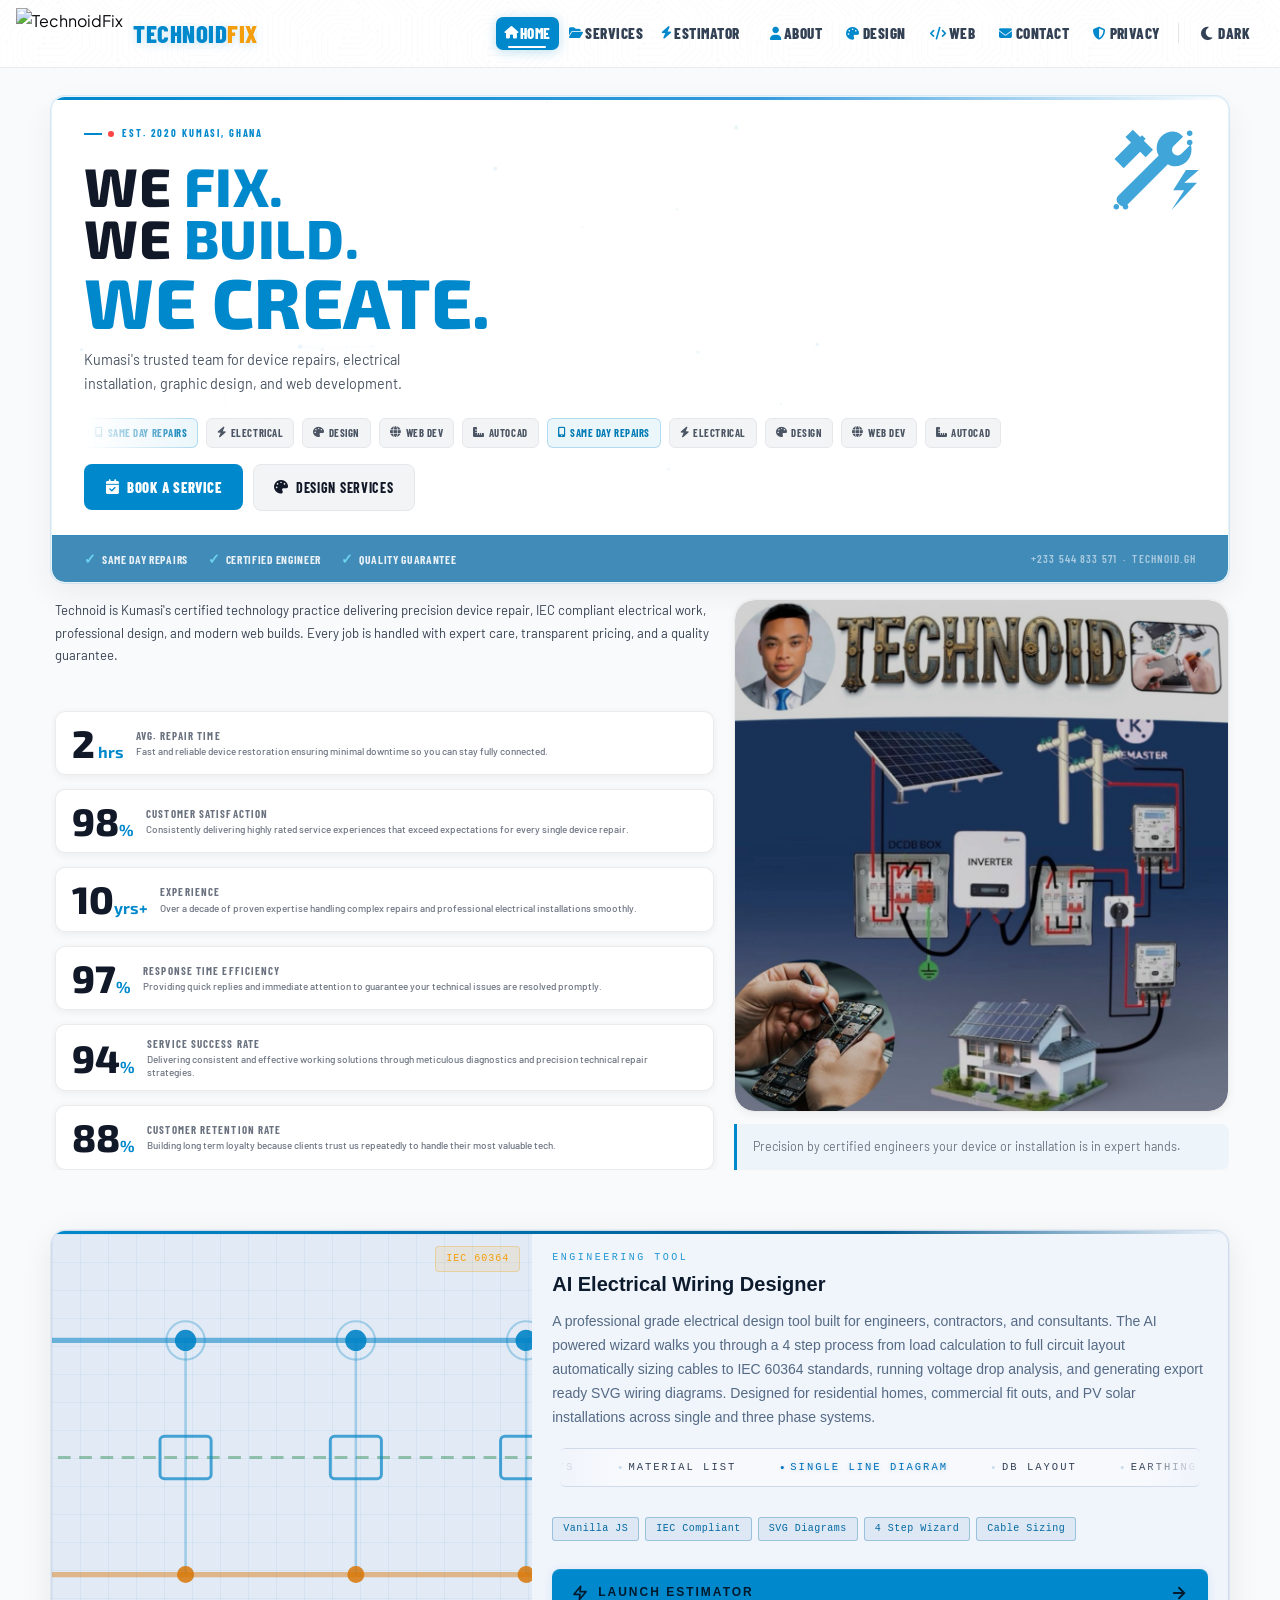
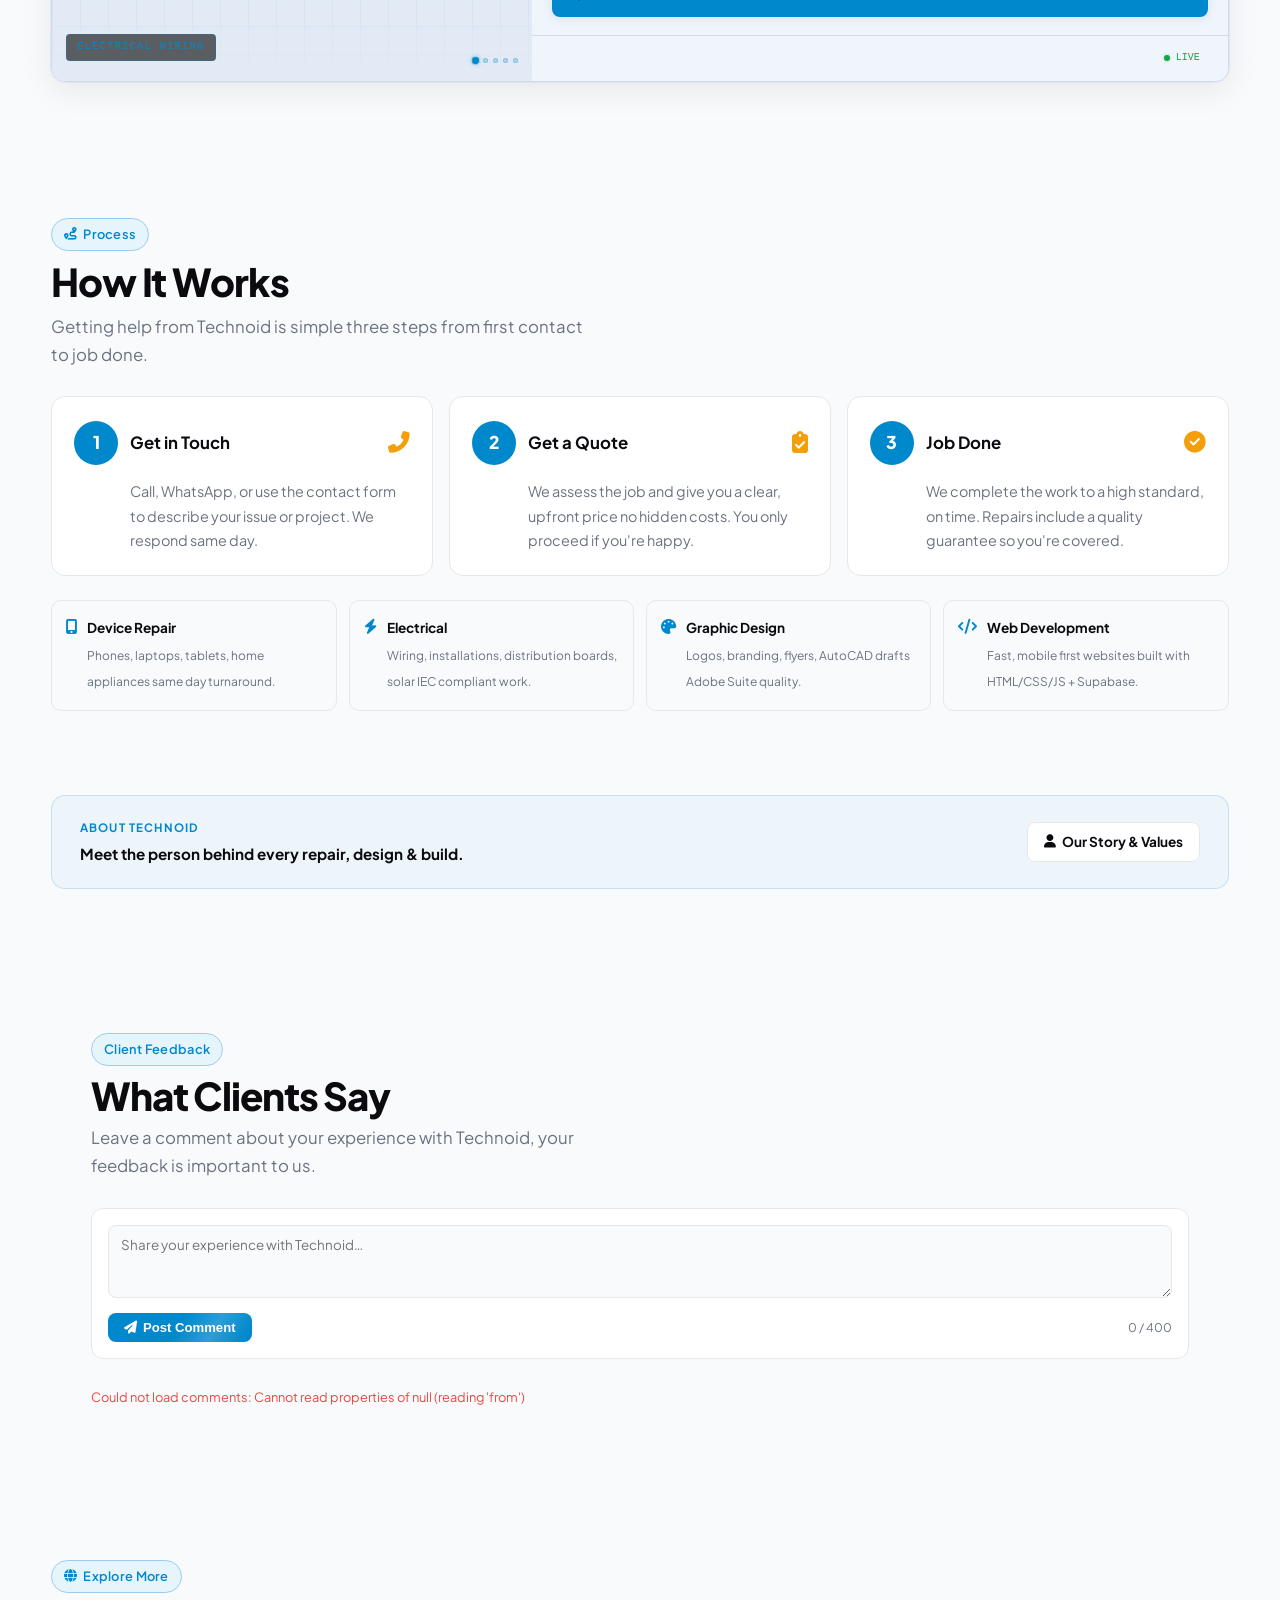
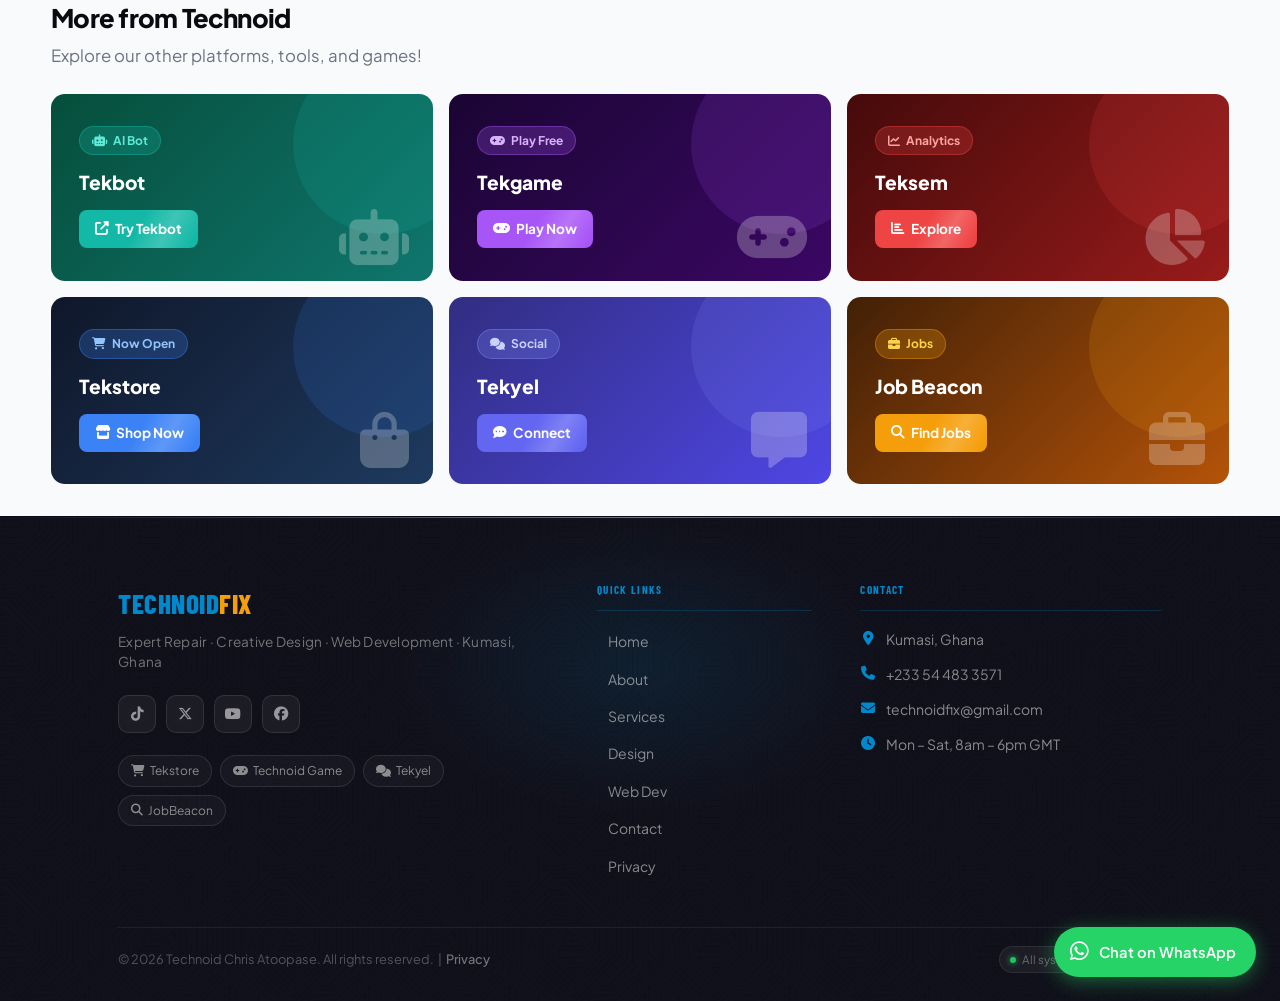
==== commit 715ca3f6: "feat: add premium global preloader with pumping logo and double spinning orbits" ====
--- a/index.html
+++ b/index.html
@@ -96,6 +96,13 @@
 </head>
 
 <body class="page-tinted-cards">
+  <div id="global-loader" class="tf-global-loader">
+    <div class="tf-loader-inner">
+      <div class="tf-loader-orbit-1"></div>
+      <div class="tf-loader-orbit-2"></div>
+      <img src="assets/icon-192.png" alt="Technoid" class="tf-loader-logo" />
+    </div>
+  </div>
 
   <!-- Navigation -->
   <header class="nav" role="banner">
--- a/assets/css/styles.css
+++ b/assets/css/styles.css
@@ -4254,3 +4254,88 @@
     max-height: 35vh;
   }
 }
+
+/* ═══════════════════════════════════════════════
+   GLOBAL PRELOADER (Pumping Logo + Orbit)
+═══════════════════════════════════════════════ */
+.tf-global-loader {
+  position: fixed;
+  inset: 0;
+  z-index: 9999999;
+  background: var(--white);
+  display: flex;
+  align-items: center;
+  justify-content: center;
+  transition: opacity 0.8s cubic-bezier(0.65, 0, 0.35, 1), visibility 0.8s;
+  will-change: opacity, visibility;
+}
+[data-theme="dark"] .tf-global-loader {
+  background: var(--dark);
+}
+.tf-global-loader.tf-fade-out {
+  opacity: 0;
+  visibility: hidden;
+}
+
+.tf-loader-inner {
+  position: relative;
+  width: 140px;
+  height: 140px;
+  display: flex;
+  align-items: center;
+  justify-content: center;
+}
+
+.tf-loader-logo {
+  width: 58px;
+  height: 58px;
+  object-fit: contain;
+  position: relative;
+  z-index: 2;
+  animation: tfLogoPump 1.8s cubic-bezier(0.65, 0, 0.35, 1) infinite alternate;
+}
+
+.tf-loader-orbit-1,
+.tf-loader-orbit-2 {
+  position: absolute;
+  top: 50%;
+  left: 50%;
+  border-radius: 50%;
+  border: 2px solid transparent;
+}
+
+.tf-loader-orbit-1 {
+  width: 104px;
+  height: 104px;
+  margin-top: -52px;
+  margin-left: -52px;
+  border-top-color: var(--brand);
+  border-bottom-color: rgba(0, 136, 204, 0.15);
+  animation: tfOrbitSpin 1.6s linear infinite;
+}
+
+.tf-loader-orbit-2 {
+  width: 128px;
+  height: 128px;
+  margin-top: -64px;
+  margin-left: -64px;
+  border-right-color: var(--accent);
+  border-left-color: rgba(245, 158, 11, 0.15);
+  animation: tfOrbitSpinReverse 2.4s linear infinite;
+}
+
+@keyframes tfLogoPump {
+  0% { transform: scale(0.85); filter: drop-shadow(0 0 0px rgba(0,136,204,0)); }
+  100% { transform: scale(1.1); filter: drop-shadow(0 0 16px rgba(0,136,204,0.4)); }
+}
+
+@keyframes tfOrbitSpin {
+  0% { transform: rotate(0deg); }
+  100% { transform: rotate(360deg); }
+}
+
+@keyframes tfOrbitSpinReverse {
+  0% { transform: rotate(360deg); }
+  100% { transform: rotate(0deg); }
+}
+
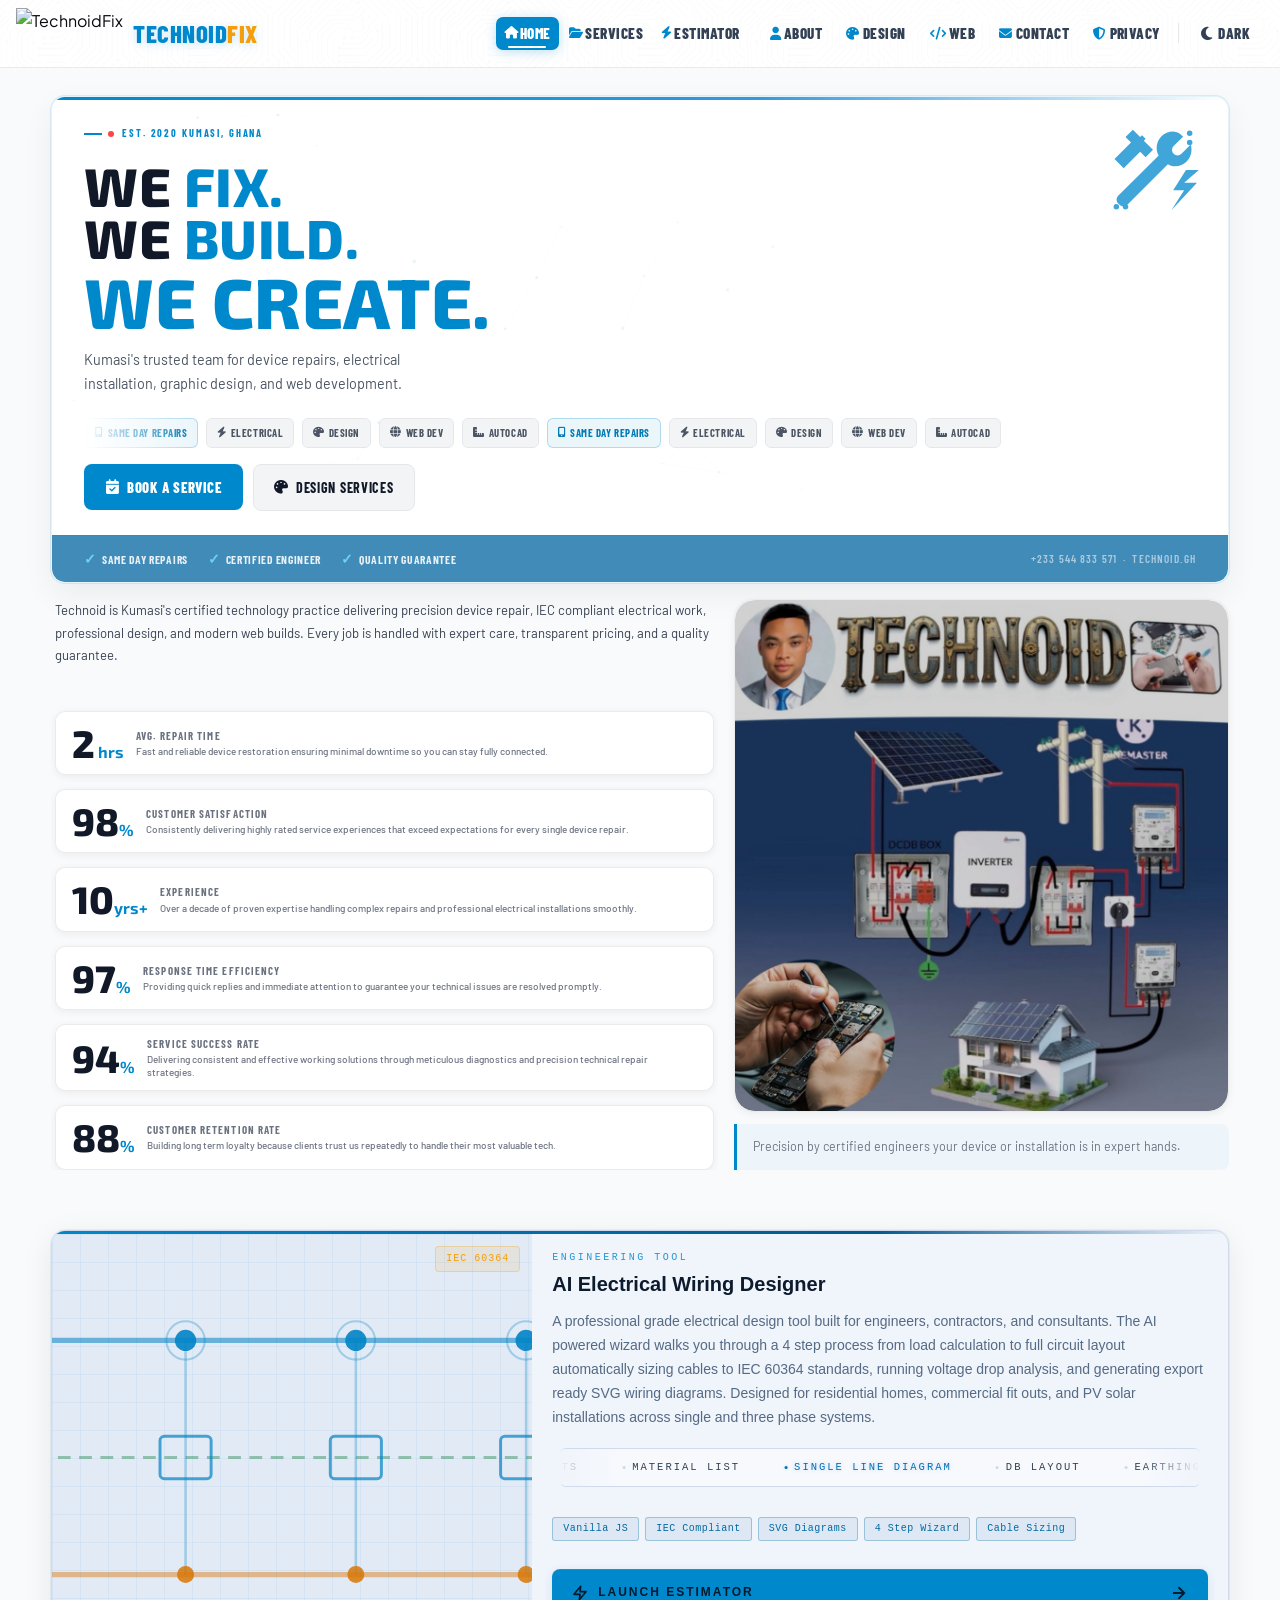
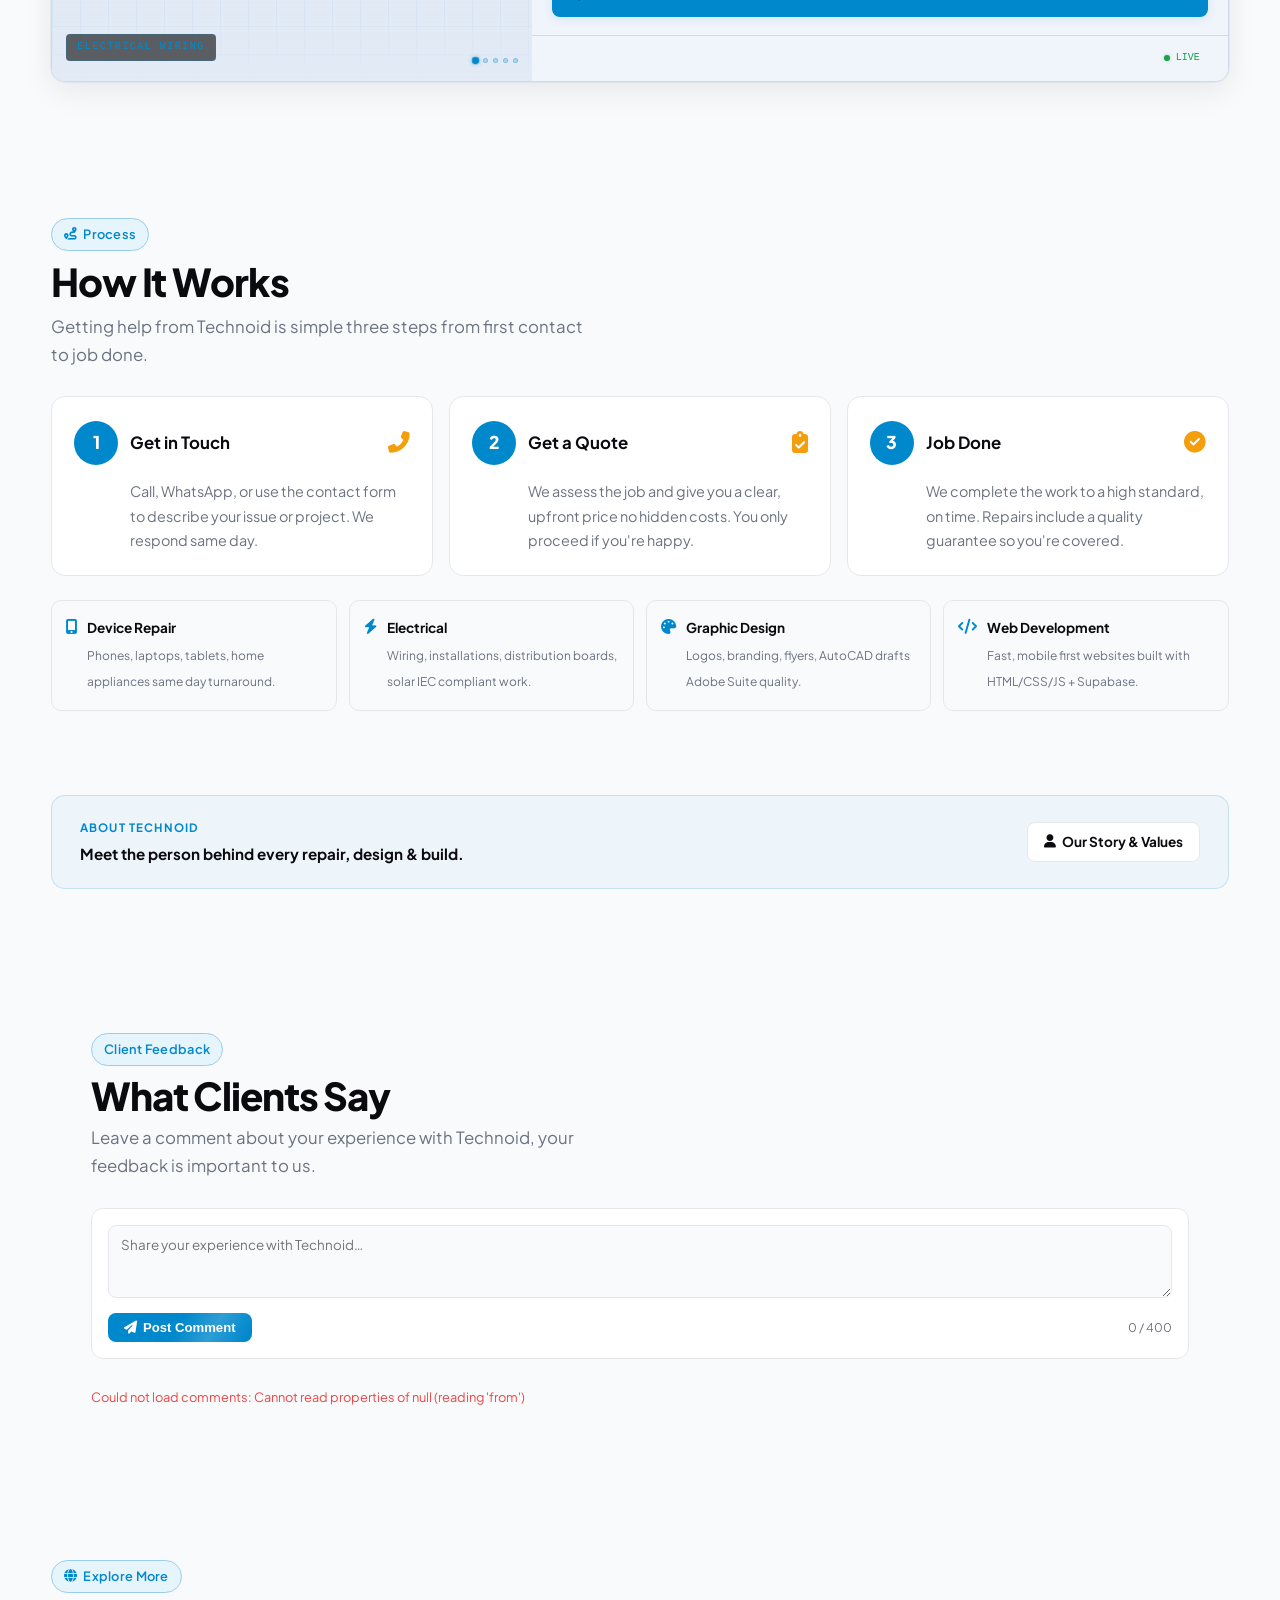
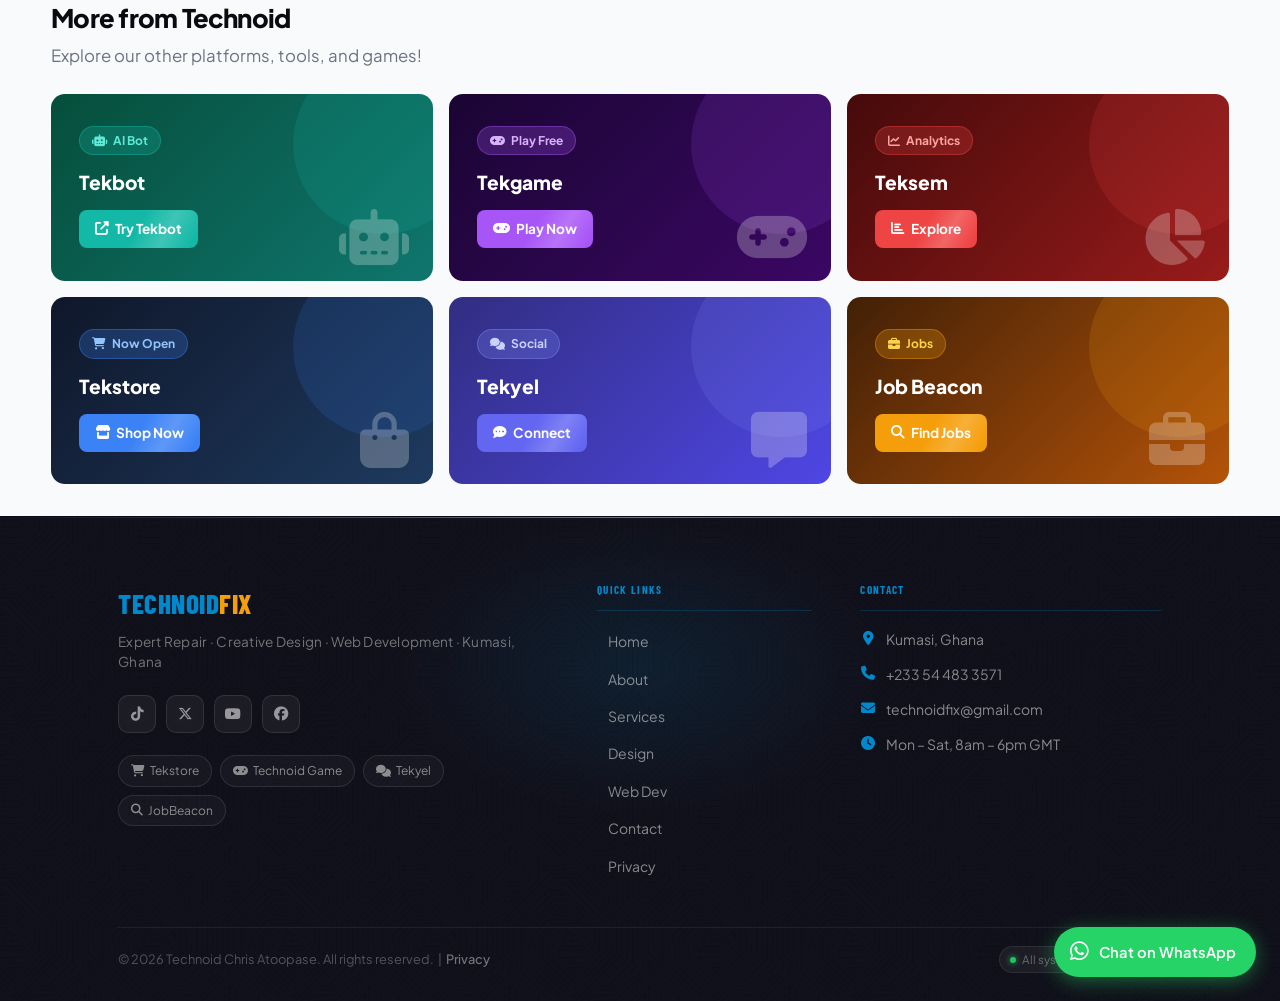
==== commit 6f4ed44a: "fix: replace broken global preloader with page-transition-only loader" ====
--- a/index.html
+++ b/index.html
@@ -96,13 +96,7 @@
 </head>
 
 <body class="page-tinted-cards">
-  <div id="global-loader" class="tf-global-loader">
-    <div class="tf-loader-inner">
-      <div class="tf-loader-orbit-1"></div>
-      <div class="tf-loader-orbit-2"></div>
-      <img src="assets/icon-192.png" alt="Technoid" class="tf-loader-logo" />
-    </div>
-  </div>
+  
 
   <!-- Navigation -->
   <header class="nav" role="banner">
--- a/assets/css/styles.css
+++ b/assets/css/styles.css
@@ -4256,86 +4256,71 @@
 }
 
 /* ═══════════════════════════════════════════════
-   GLOBAL PRELOADER (Pumping Logo + Orbit)
+   PAGE-TRANSITION LOADER (corner orbit + logo)
+   Only visible during slow navigation between pages
 ═══════════════════════════════════════════════ */
-.tf-global-loader {
+#tf-nav-loader {
   position: fixed;
   inset: 0;
   z-index: 9999999;
-  background: var(--white);
+  background: var(--white, #f8fafc);
   display: flex;
   align-items: center;
   justify-content: center;
-  transition: opacity 0.8s cubic-bezier(0.65, 0, 0.35, 1), visibility 0.8s;
-  will-change: opacity, visibility;
-}
-[data-theme="dark"] .tf-global-loader {
-  background: var(--dark);
-}
-.tf-global-loader.tf-fade-out {
   opacity: 0;
   visibility: hidden;
-}
-
-.tf-loader-inner {
+  transition: opacity 0.35s ease, visibility 0.35s ease;
+  pointer-events: none;
+}
+[data-theme="dark"] #tf-nav-loader {
+  background: var(--dark, #0a0a0f);
+}
+#tf-nav-loader.tf-nav-loading {
+  opacity: 1;
+  visibility: visible;
+  pointer-events: all;
+}
+#tf-nav-loader .tf-loader-inner {
   position: relative;
-  width: 140px;
-  height: 140px;
+  width: 130px;
+  height: 130px;
   display: flex;
   align-items: center;
   justify-content: center;
 }
-
-.tf-loader-logo {
-  width: 58px;
-  height: 58px;
+#tf-nav-loader .tf-loader-logo {
+  width: 54px;
+  height: 54px;
   object-fit: contain;
   position: relative;
   z-index: 2;
-  animation: tfLogoPump 1.8s cubic-bezier(0.65, 0, 0.35, 1) infinite alternate;
-}
-
-.tf-loader-orbit-1,
-.tf-loader-orbit-2 {
+  animation: tfLogoPump 1.6s cubic-bezier(0.65,0,0.35,1) infinite alternate;
+}
+#tf-nav-loader .tf-loader-orbit-1,
+#tf-nav-loader .tf-loader-orbit-2 {
   position: absolute;
-  top: 50%;
-  left: 50%;
+  top: 50%; left: 50%;
   border-radius: 50%;
-  border: 2px solid transparent;
-}
-
-.tf-loader-orbit-1 {
-  width: 104px;
-  height: 104px;
-  margin-top: -52px;
-  margin-left: -52px;
-  border-top-color: var(--brand);
-  border-bottom-color: rgba(0, 136, 204, 0.15);
-  animation: tfOrbitSpin 1.6s linear infinite;
-}
-
-.tf-loader-orbit-2 {
-  width: 128px;
-  height: 128px;
-  margin-top: -64px;
-  margin-left: -64px;
-  border-right-color: var(--accent);
-  border-left-color: rgba(245, 158, 11, 0.15);
-  animation: tfOrbitSpinReverse 2.4s linear infinite;
-}
-
+  border: 2.5px solid transparent;
+}
+#tf-nav-loader .tf-loader-orbit-1 {
+  width: 96px; height: 96px;
+  margin-top: -48px; margin-left: -48px;
+  border-top-color: #0088CC;
+  border-bottom-color: rgba(0,136,204,0.15);
+  animation: tfOrbitSpin 1.5s linear infinite;
+}
+#tf-nav-loader .tf-loader-orbit-2 {
+  width: 120px; height: 120px;
+  margin-top: -60px; margin-left: -60px;
+  border-right-color: #F59E0B;
+  border-left-color: rgba(245,158,11,0.12);
+  animation: tfOrbitSpinReverse 2.2s linear infinite;
+}
 @keyframes tfLogoPump {
-  0% { transform: scale(0.85); filter: drop-shadow(0 0 0px rgba(0,136,204,0)); }
-  100% { transform: scale(1.1); filter: drop-shadow(0 0 16px rgba(0,136,204,0.4)); }
-}
-
-@keyframes tfOrbitSpin {
-  0% { transform: rotate(0deg); }
-  100% { transform: rotate(360deg); }
-}
-
-@keyframes tfOrbitSpinReverse {
-  0% { transform: rotate(360deg); }
-  100% { transform: rotate(0deg); }
-}
-
+  0%   { transform: scale(0.88); filter: drop-shadow(0 0 0 rgba(0,136,204,0)); }
+  100% { transform: scale(1.1);  filter: drop-shadow(0 0 14px rgba(0,136,204,0.45)); }
+}
+@keyframes tfOrbitSpin        { to { transform: rotate(360deg);  } }
+@keyframes tfOrbitSpinReverse { to { transform: rotate(-360deg); } }
+
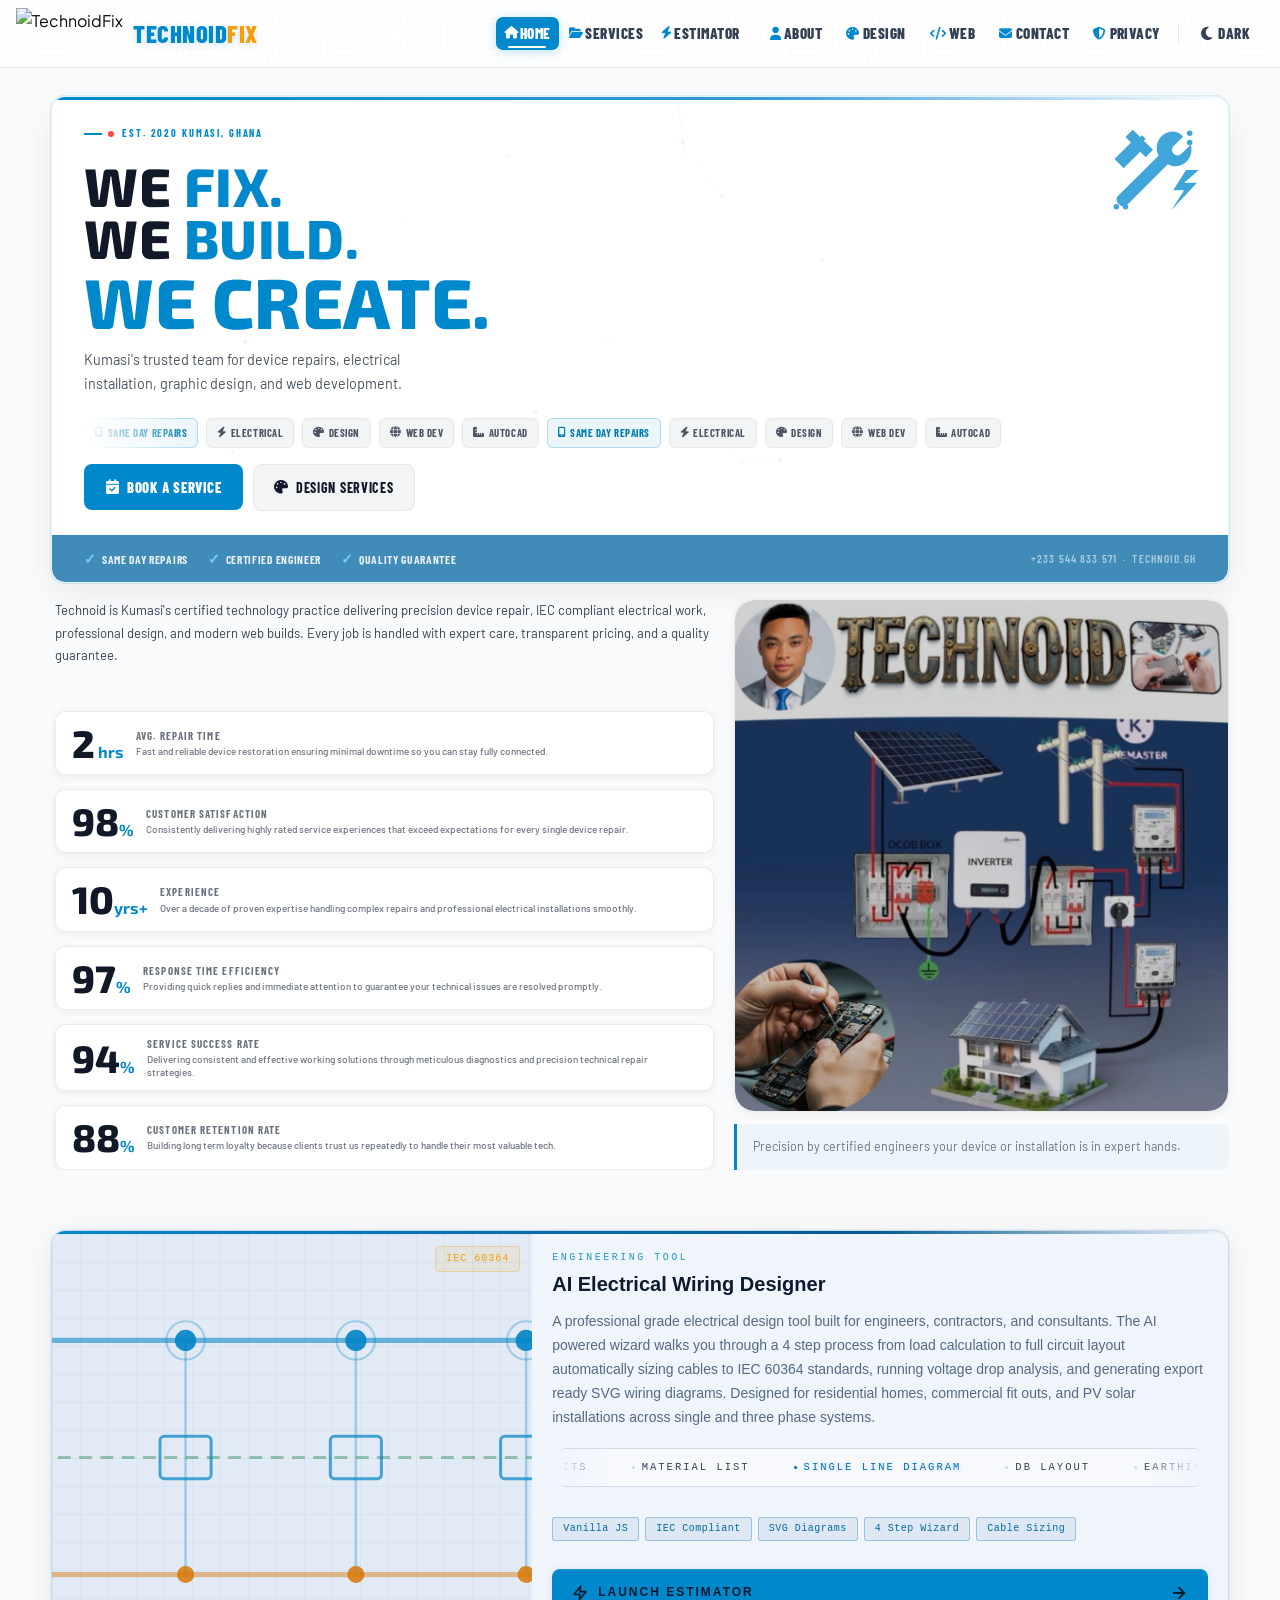
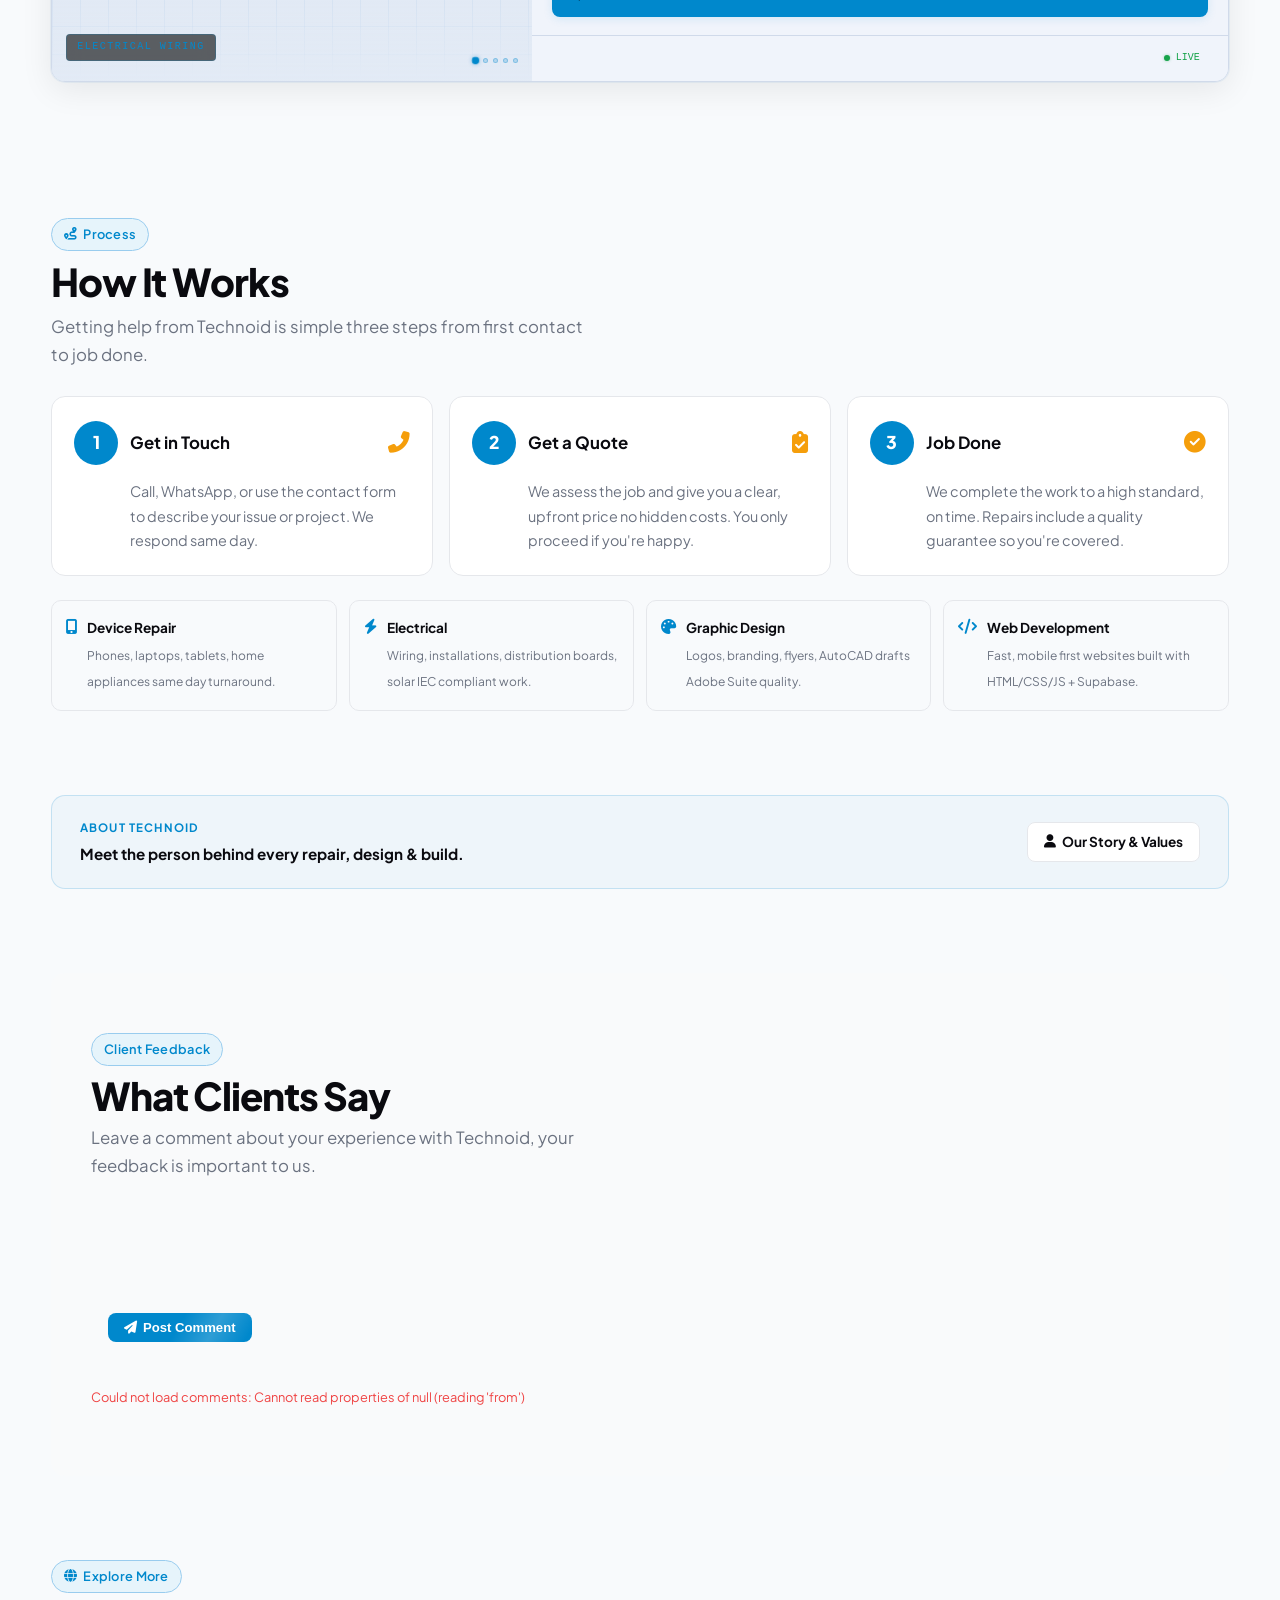
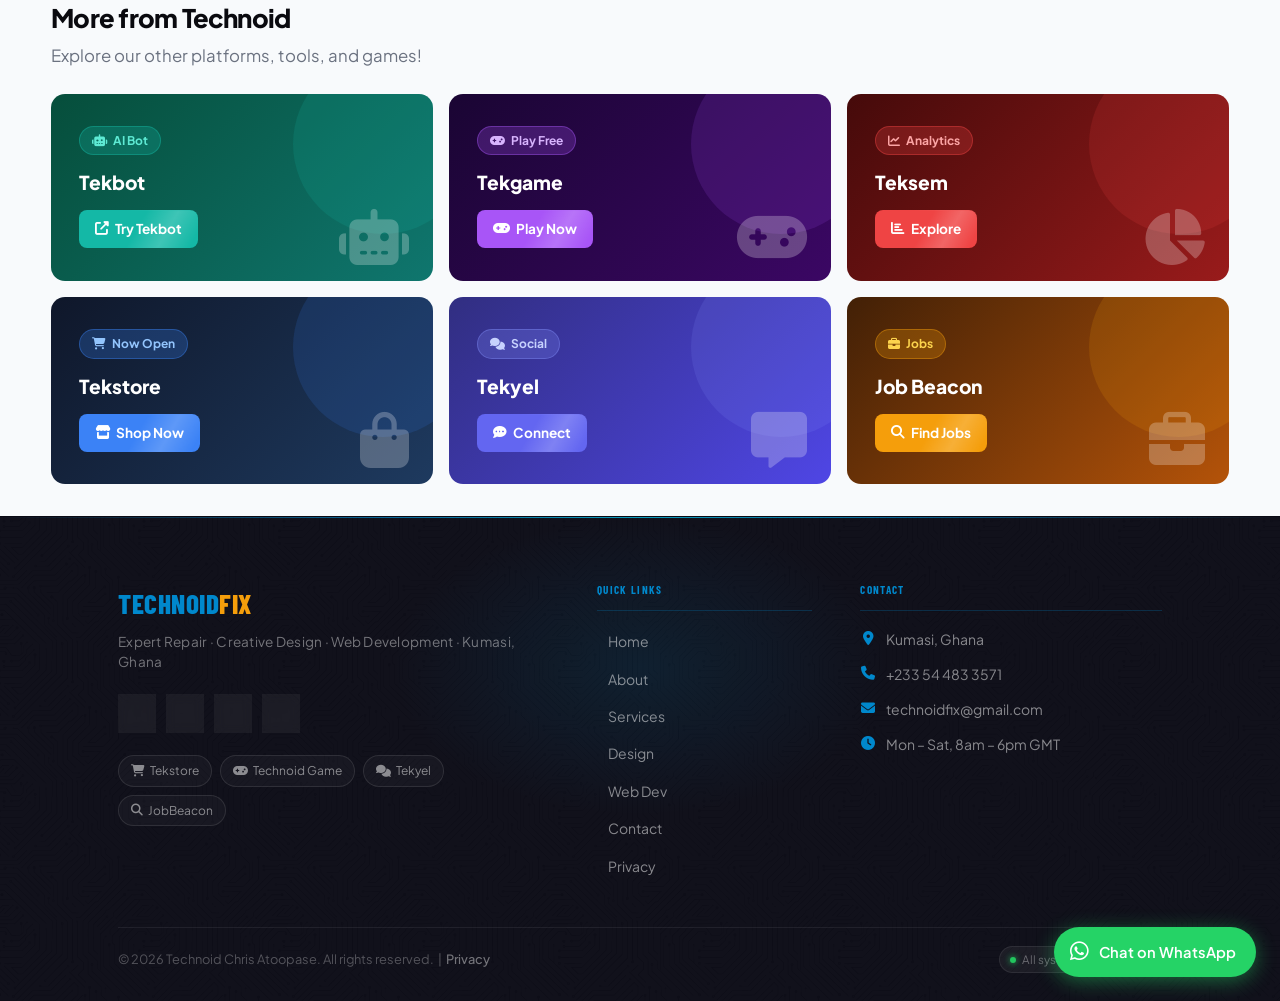
==== commit 42e31f54: "fix: loader now visible during page loads and hides reliably on DOMContentLoaded/load" ====
--- a/index.html
+++ b/index.html
@@ -96,6 +96,26 @@
 </head>
 
 <body class="page-tinted-cards">
+  <!-- Page Transition Loader -->
+  <div id="tf-nav-loader" style="position:fixed;inset:0;z-index:9999999;background:inherit;display:flex;align-items:center;justify-content:center;opacity:1;visibility:visible;transition:opacity .5s ease,visibility .5s ease;">
+    <div style="position:relative;width:130px;height:130px;display:flex;align-items:center;justify-content:center;">
+      <div style="position:absolute;top:50%;left:50%;width:96px;height:96px;margin:-48px 0 0 -48px;border-radius:50%;border:2.5px solid transparent;border-top-color:#0088CC;border-bottom-color:rgba(0,136,204,.15);animation:tfOS 1.5s linear infinite;"></div>
+      <div style="position:absolute;top:50%;left:50%;width:120px;height:120px;margin:-60px 0 0 -60px;border-radius:50%;border:2.5px solid transparent;border-right-color:#F59E0B;border-left-color:rgba(245,158,11,.12);animation:tfOR 2.2s linear infinite;"></div>
+      <img src="assets/icon-192.png" alt="" style="width:54px;height:54px;object-fit:contain;position:relative;z-index:2;animation:tfLP 1.6s cubic-bezier(.65,0,.35,1) infinite alternate;" />
+    </div>
+  </div>
+  <style>
+    @keyframes tfOS{to{transform:rotate(360deg)}}
+    @keyframes tfOR{to{transform:rotate(-360deg)}}
+    @keyframes tfLP{0%{transform:scale(.88);filter:drop-shadow(0 0 0 rgba(0,136,204,0))}100%{transform:scale(1.1);filter:drop-shadow(0 0 14px rgba(0,136,204,.45))}}
+  </style>
+  <script>
+    (function(){
+      function hide(){var l=document.getElementById('tf-nav-loader');if(l){l.style.opacity='0';l.style.visibility='hidden';setTimeout(function(){if(l.parentNode)l.parentNode.removeChild(l);},500);}}
+      if(document.readyState==='complete'){setTimeout(hide,200);}
+      else{window.addEventListener('load',function(){setTimeout(hide,200);});}
+    })();
+  </script>
   
 
   <!-- Navigation -->
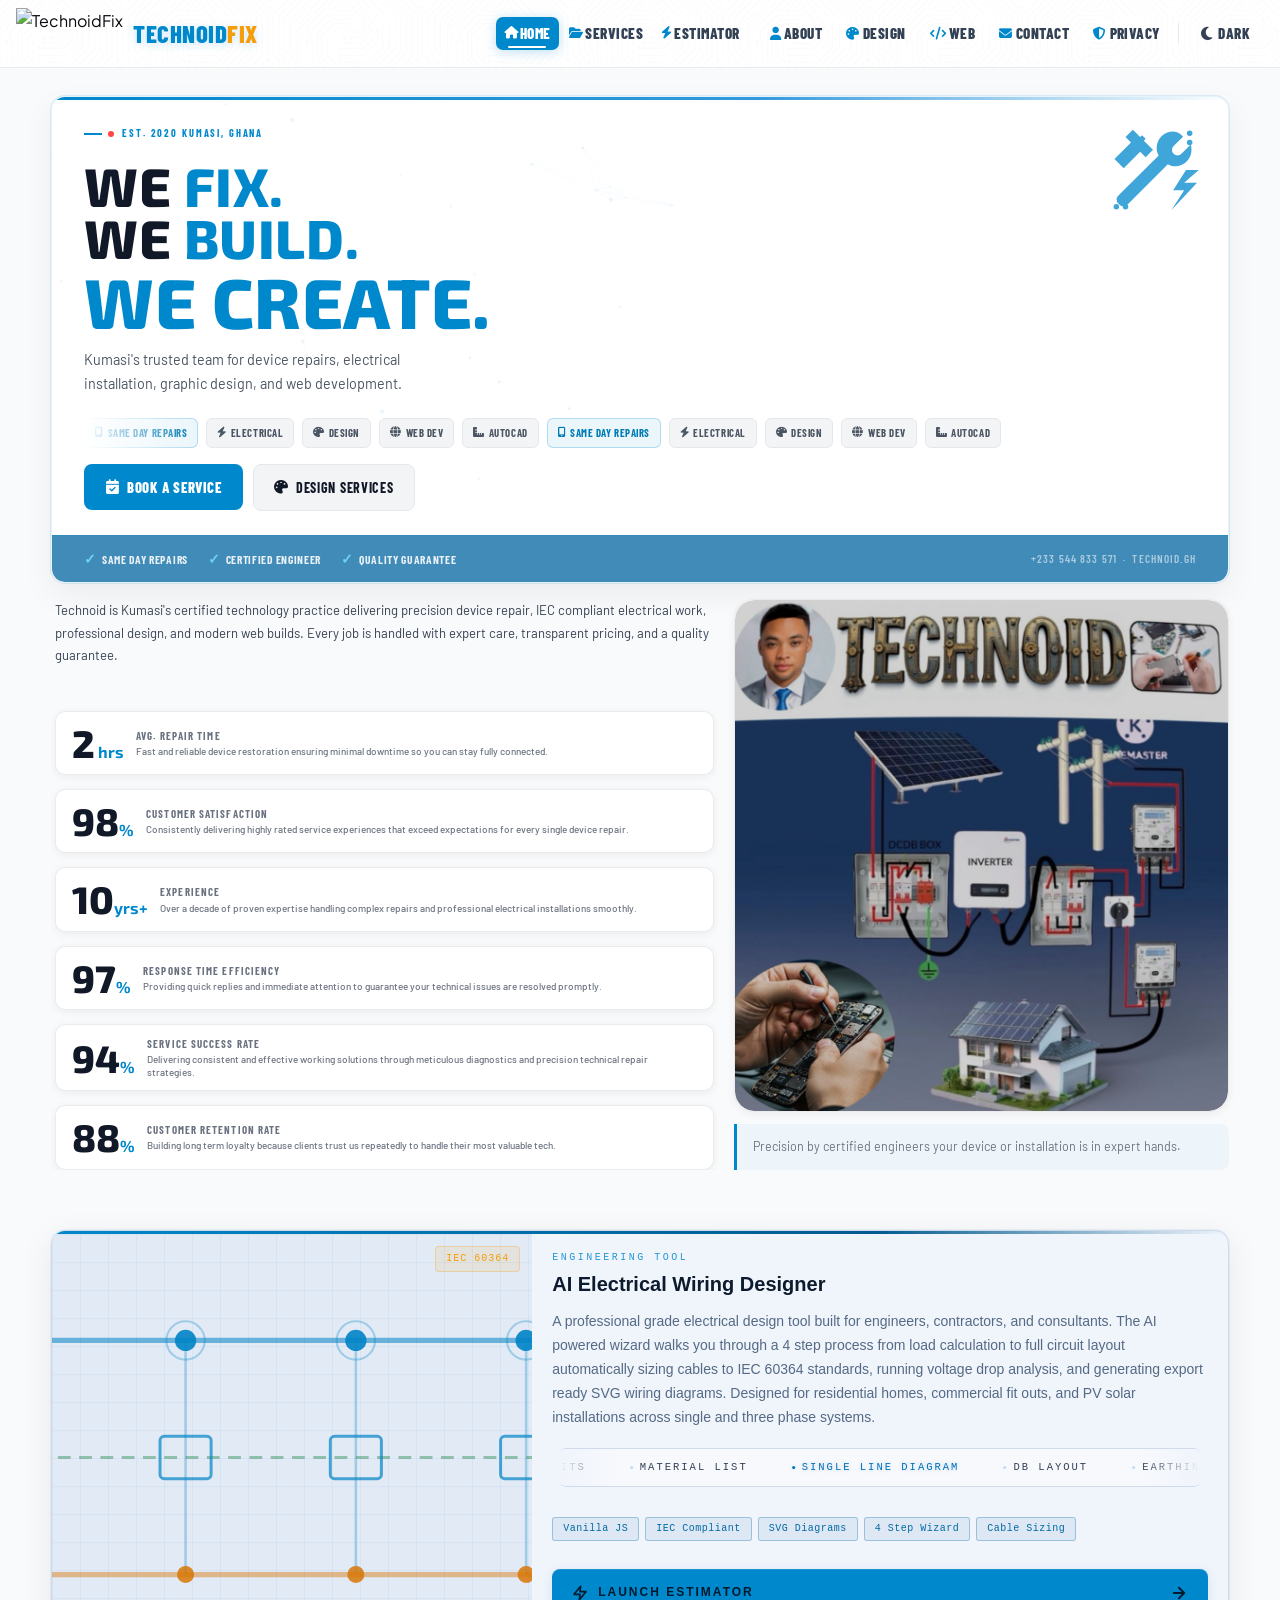
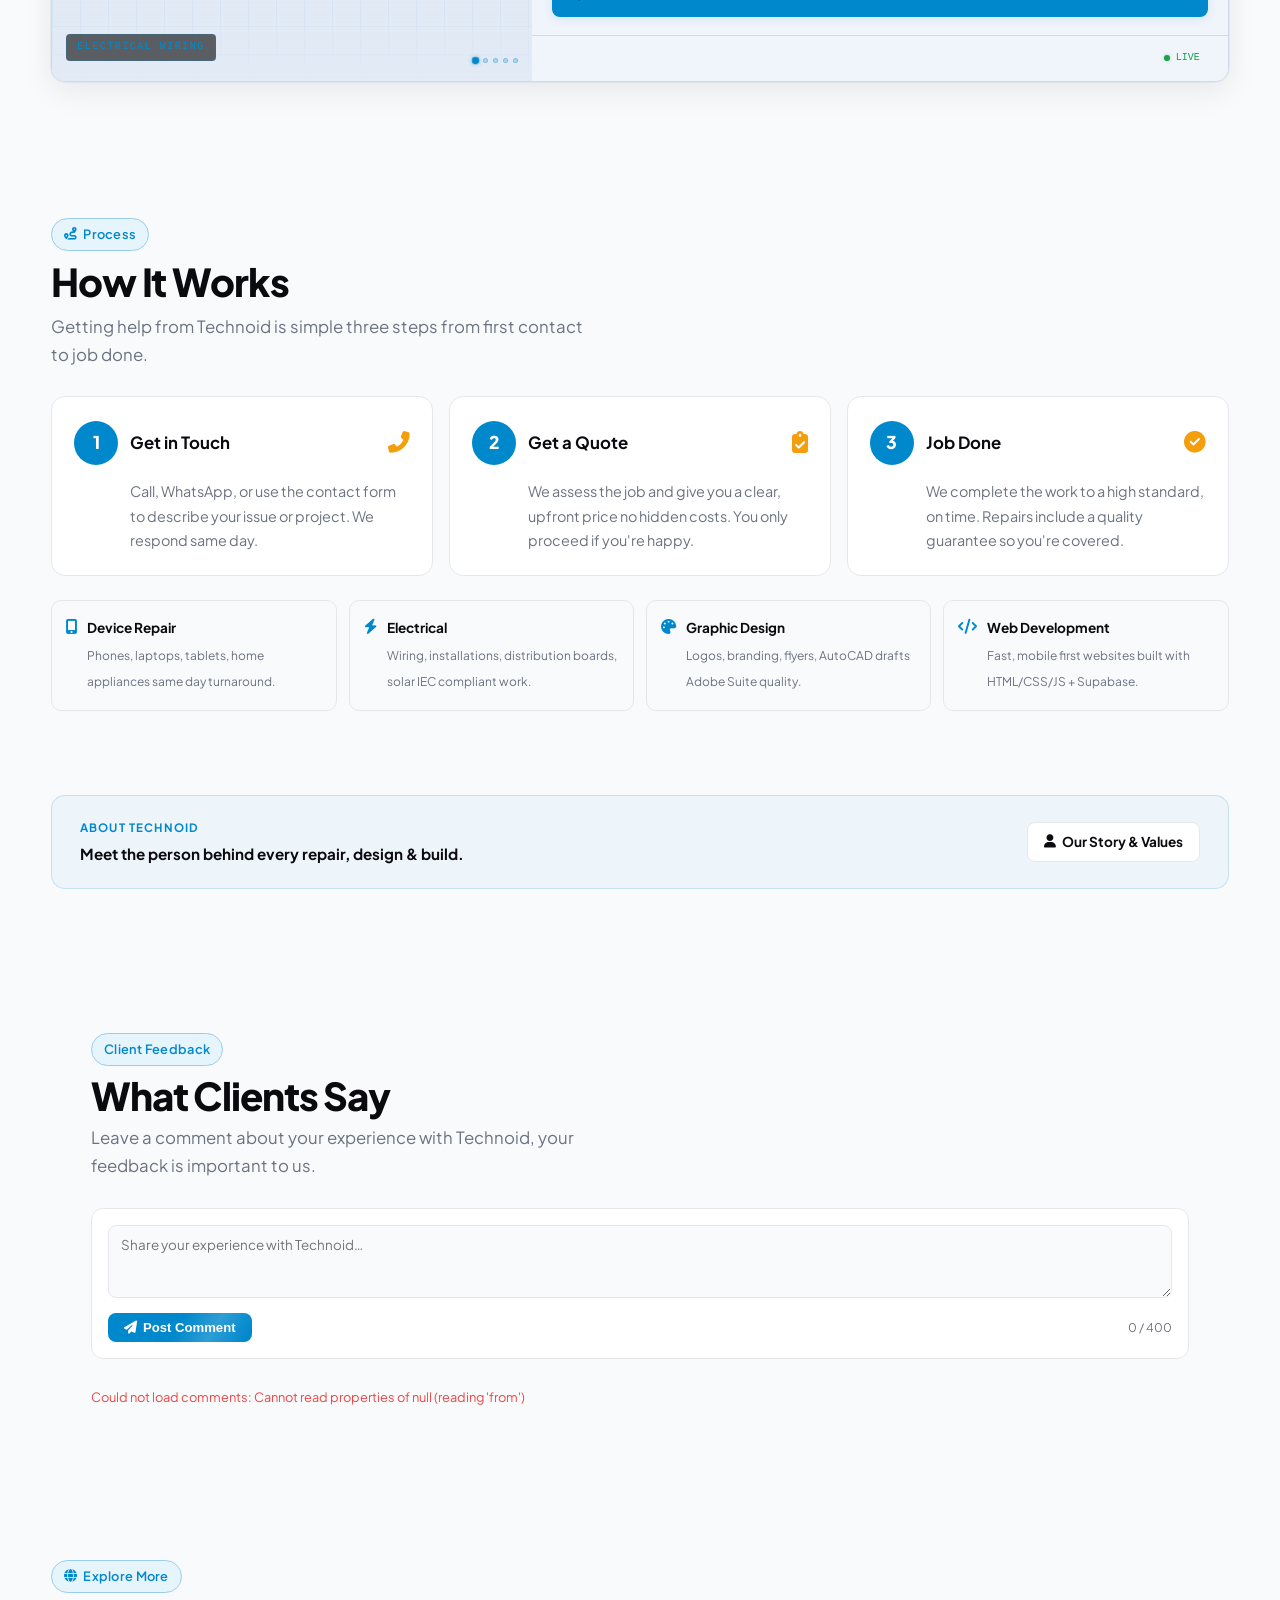
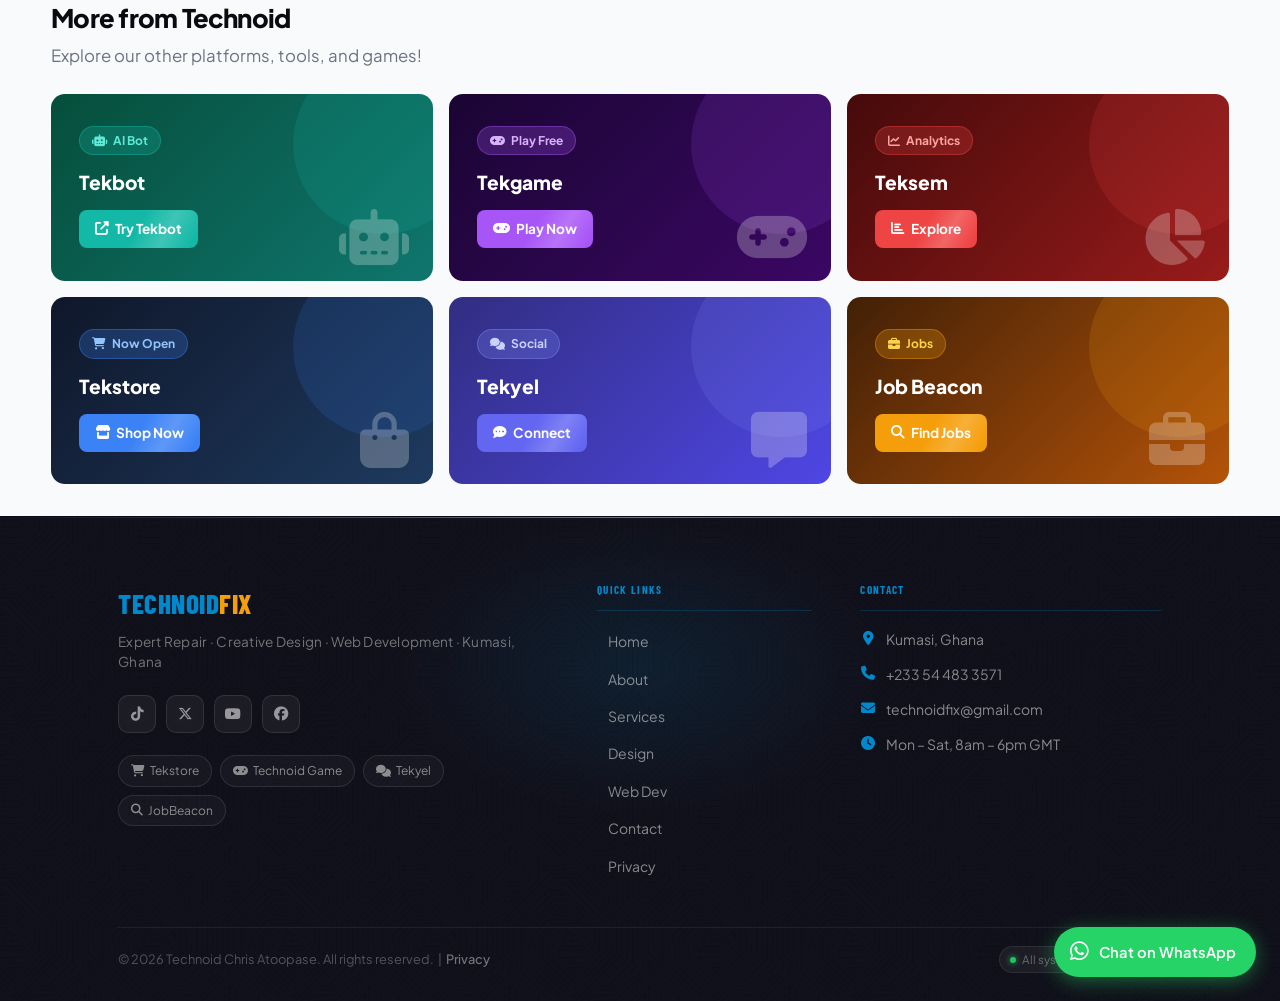
==== commit 0ab82d3f: "feat: robust loader v3 — 700ms min display, theme-aware bg, PWA/offline safe" ====
--- a/index.html
+++ b/index.html
@@ -97,23 +97,55 @@
 
 <body class="page-tinted-cards">
   <!-- Page Transition Loader -->
-  <div id="tf-nav-loader" style="position:fixed;inset:0;z-index:9999999;background:inherit;display:flex;align-items:center;justify-content:center;opacity:1;visibility:visible;transition:opacity .5s ease,visibility .5s ease;">
-    <div style="position:relative;width:130px;height:130px;display:flex;align-items:center;justify-content:center;">
-      <div style="position:absolute;top:50%;left:50%;width:96px;height:96px;margin:-48px 0 0 -48px;border-radius:50%;border:2.5px solid transparent;border-top-color:#0088CC;border-bottom-color:rgba(0,136,204,.15);animation:tfOS 1.5s linear infinite;"></div>
-      <div style="position:absolute;top:50%;left:50%;width:120px;height:120px;margin:-60px 0 0 -60px;border-radius:50%;border:2.5px solid transparent;border-right-color:#F59E0B;border-left-color:rgba(245,158,11,.12);animation:tfOR 2.2s linear infinite;"></div>
-      <img src="assets/icon-192.png" alt="" style="width:54px;height:54px;object-fit:contain;position:relative;z-index:2;animation:tfLP 1.6s cubic-bezier(.65,0,.35,1) infinite alternate;" />
-    </div>
-  </div>
-  <style>
+  <style id="tf-loader-style">
+    #tf-nav-loader{position:fixed;inset:0;z-index:9999999;display:flex;align-items:center;justify-content:center;transition:opacity .6s ease,visibility .6s ease;}
+    #tf-nav-loader.tf-out{opacity:0!important;visibility:hidden!important;}
     @keyframes tfOS{to{transform:rotate(360deg)}}
     @keyframes tfOR{to{transform:rotate(-360deg)}}
-    @keyframes tfLP{0%{transform:scale(.88);filter:drop-shadow(0 0 0 rgba(0,136,204,0))}100%{transform:scale(1.1);filter:drop-shadow(0 0 14px rgba(0,136,204,.45))}}
+    @keyframes tfLP{
+      0%  {transform:scale(.86);filter:drop-shadow(0 0 0 rgba(0,136,204,0));}
+      100%{transform:scale(1.12);filter:drop-shadow(0 0 16px rgba(0,136,204,.5));}
+    }
   </style>
   <script>
+    /* Loader: run before anything else so bg is correct */
     (function(){
-      function hide(){var l=document.getElementById('tf-nav-loader');if(l){l.style.opacity='0';l.style.visibility='hidden';setTimeout(function(){if(l.parentNode)l.parentNode.removeChild(l);},500);}}
-      if(document.readyState==='complete'){setTimeout(hide,200);}
-      else{window.addEventListener('load',function(){setTimeout(hide,200);});}
+      var isDark = localStorage.getItem('technoid-theme')==='dark';
+      var bg = isDark ? '#0a0a0f' : '#f8fafc';
+      var d = document.createElement('div');
+      d.id = 'tf-nav-loader';
+      d.style.cssText = 'background:' + bg + ';opacity:1;visibility:visible;';
+      d.innerHTML = '<div style="position:relative;width:140px;height:140px;display:flex;align-items:center;justify-content:center;">'
+        + '<div style="position:absolute;top:50%;left:50%;width:100px;height:100px;margin:-50px 0 0 -50px;border-radius:50%;border:3px solid transparent;border-top-color:#0088CC;border-bottom-color:rgba(0,136,204,.15);animation:tfOS 1.4s linear infinite;"></div>'
+        + '<div style="position:absolute;top:50%;left:50%;width:126px;height:126px;margin:-63px 0 0 -63px;border-radius:50%;border:3px solid transparent;border-right-color:#F59E0B;border-left-color:rgba(245,158,11,.12);animation:tfOR 2.0s linear infinite;"></div>'
+        + '<img src="assets/icon-192.png" alt="" style="width:58px;height:58px;object-fit:contain;position:relative;z-index:2;animation:tfLP 1.6s cubic-bezier(.65,0,.35,1) infinite alternate;" />'
+        + '</div>';
+      /* Insert as first child of <body> as soon as possible */
+      var ins = function(){ if(document.body) document.body.insertBefore(d, document.body.firstChild); };
+      if(document.body) ins(); else document.addEventListener('DOMContentLoaded', ins);
+
+      /* Hide with guaranteed minimum display time of 700ms */
+      var shown = Date.now();
+      var MIN = 700;
+      var hidden = false;
+      function hide(){
+        if(hidden) return;
+        hidden = true;
+        var elapsed = Date.now() - shown;
+        var delay = Math.max(0, MIN - elapsed);
+        setTimeout(function(){
+          d.classList.add('tf-out');
+          setTimeout(function(){ if(d.parentNode) d.parentNode.removeChild(d); }, 650);
+        }, delay);
+      }
+      /* Hide on load — works for all scenarios including PWA/offline */
+      if(document.readyState === 'complete'){ hide(); }
+      else {
+        document.addEventListener('DOMContentLoaded', hide);
+        window.addEventListener('load', hide);
+      }
+      /* Absolute safety net: hide after 6s no matter what */
+      setTimeout(hide, 6000);
     })();
   </script>
   
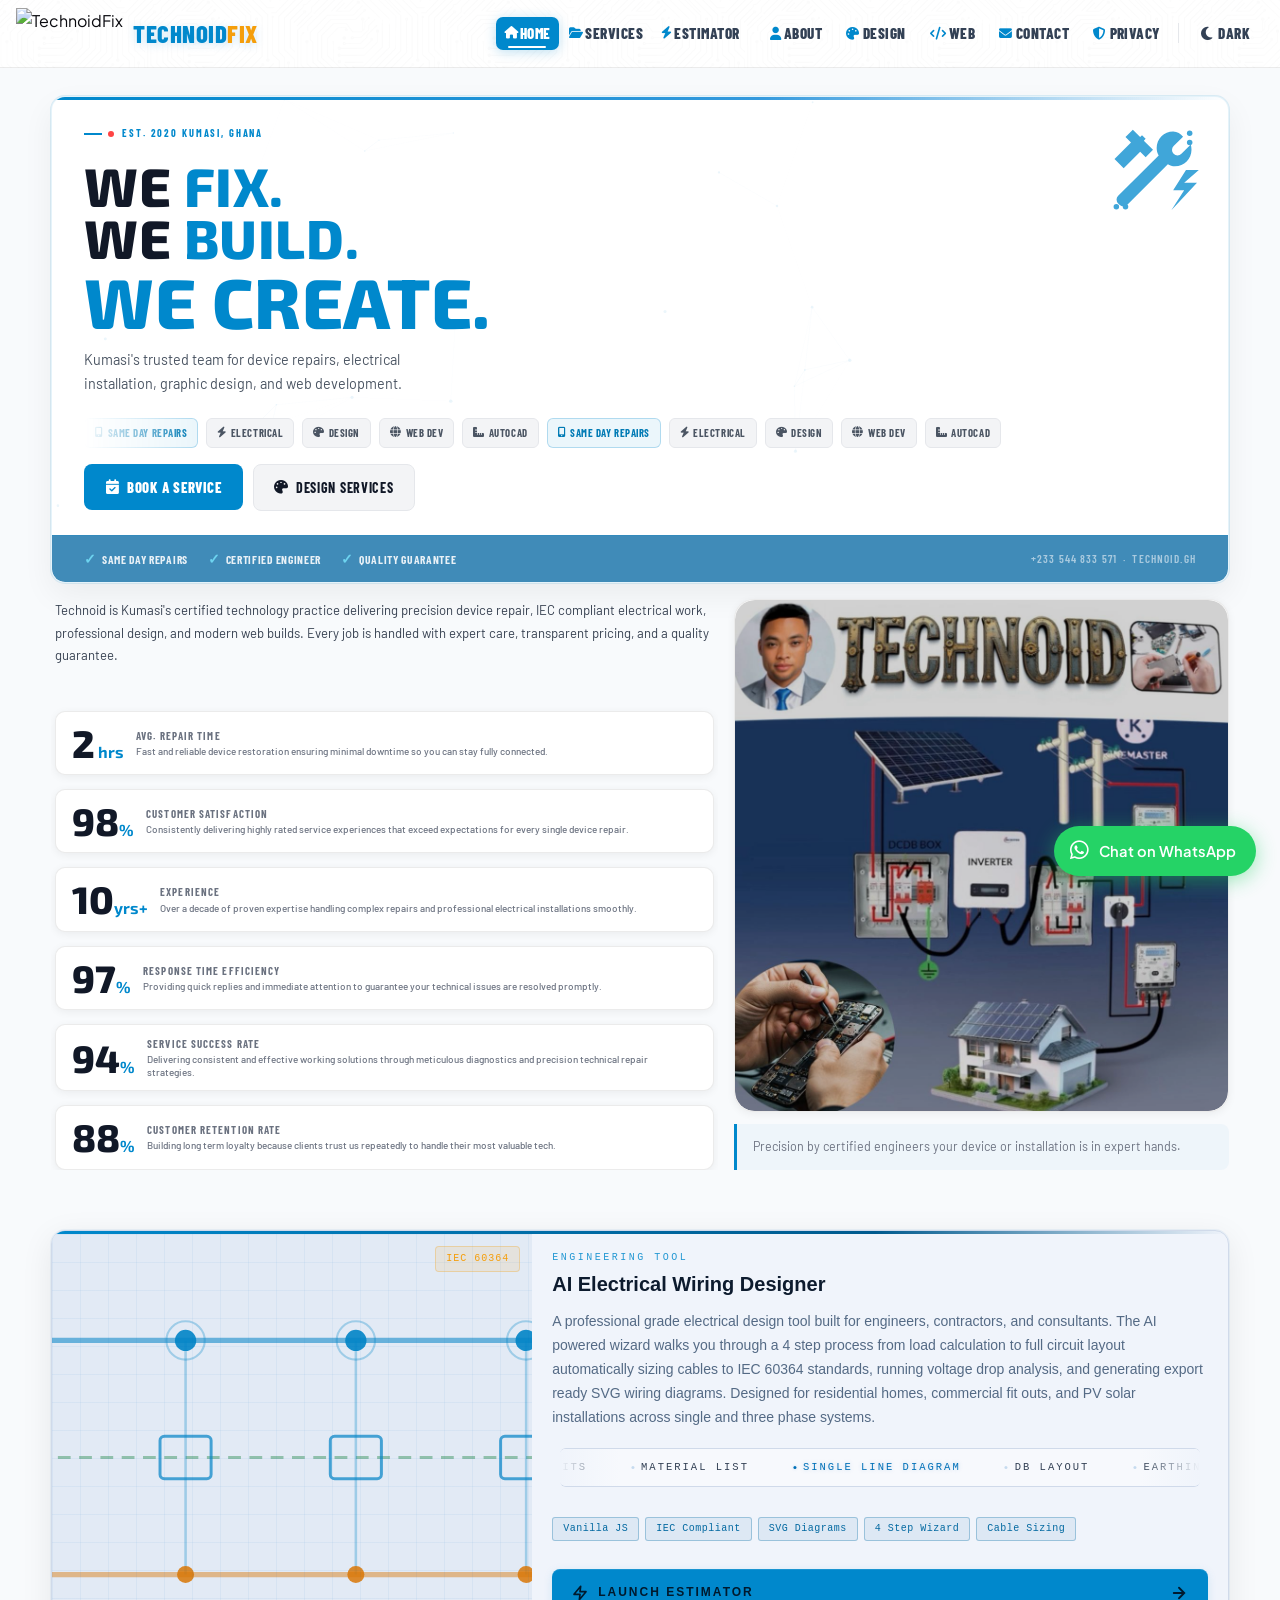
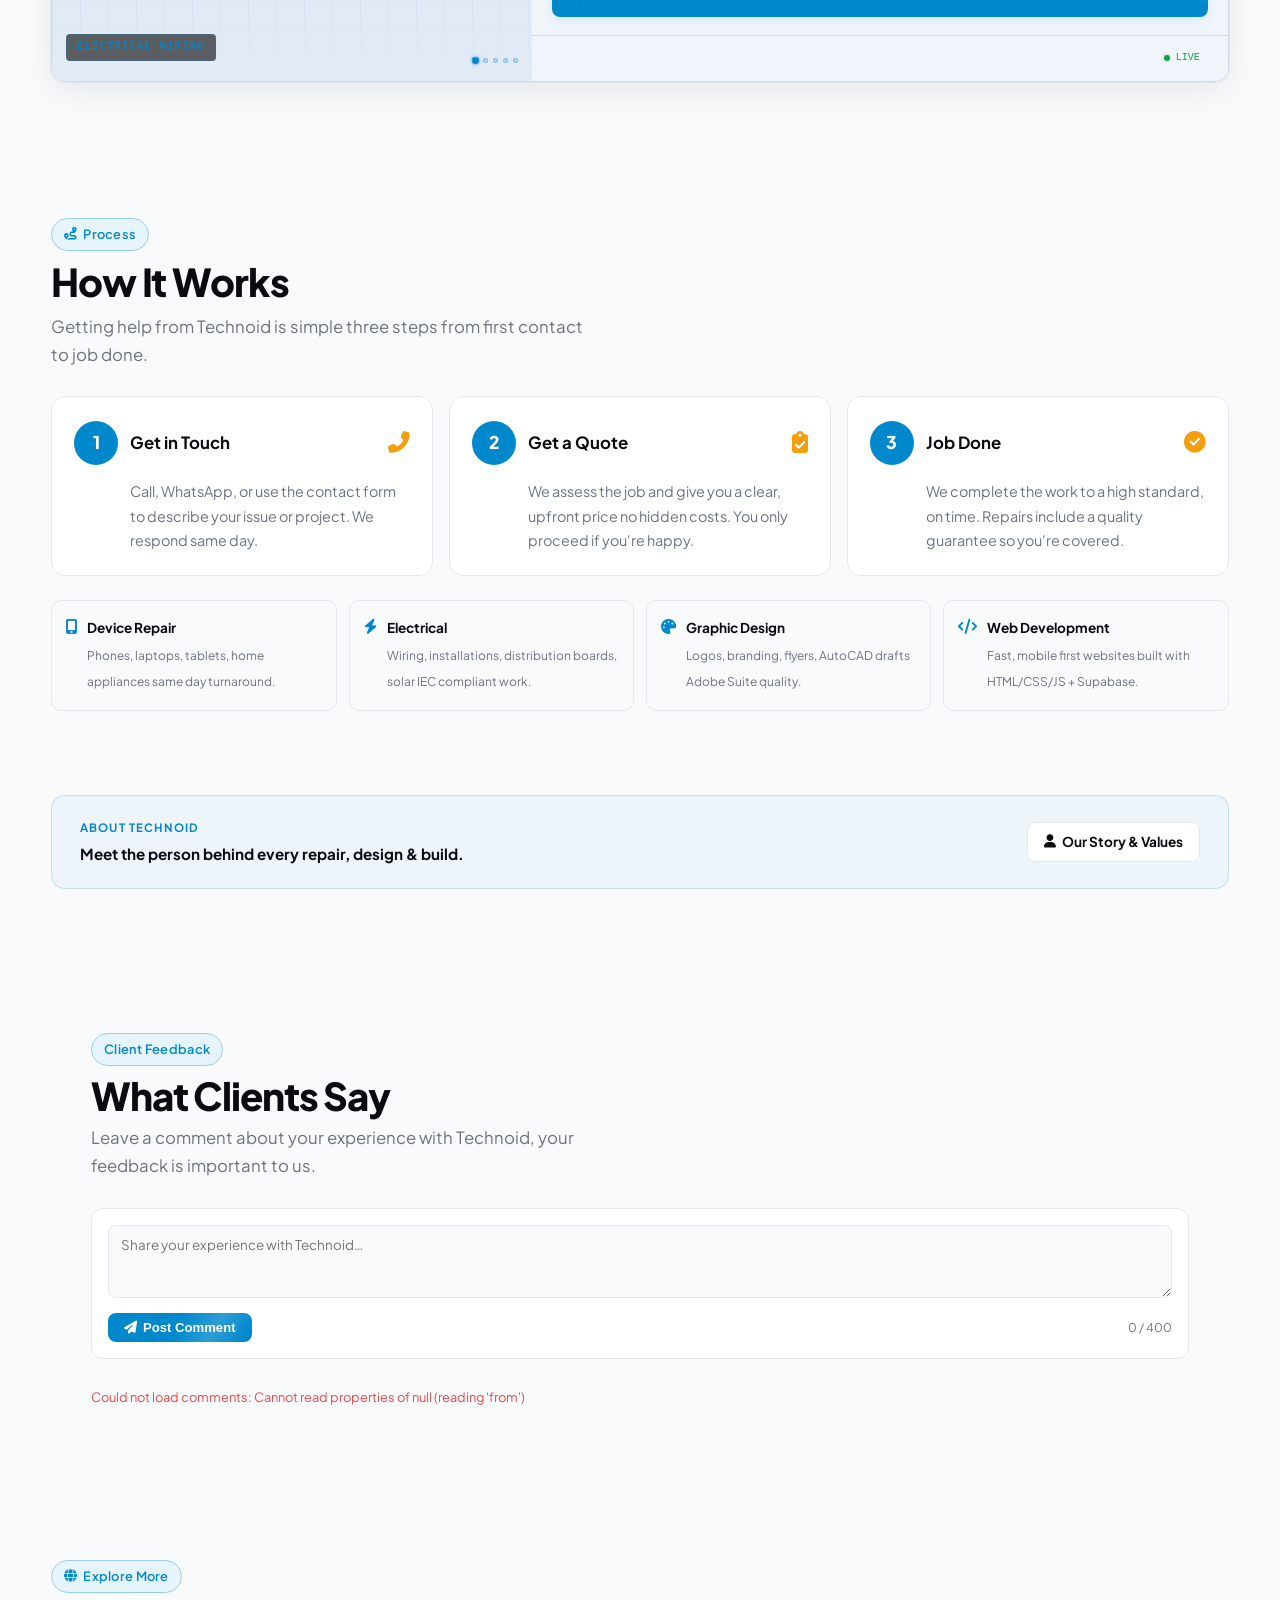
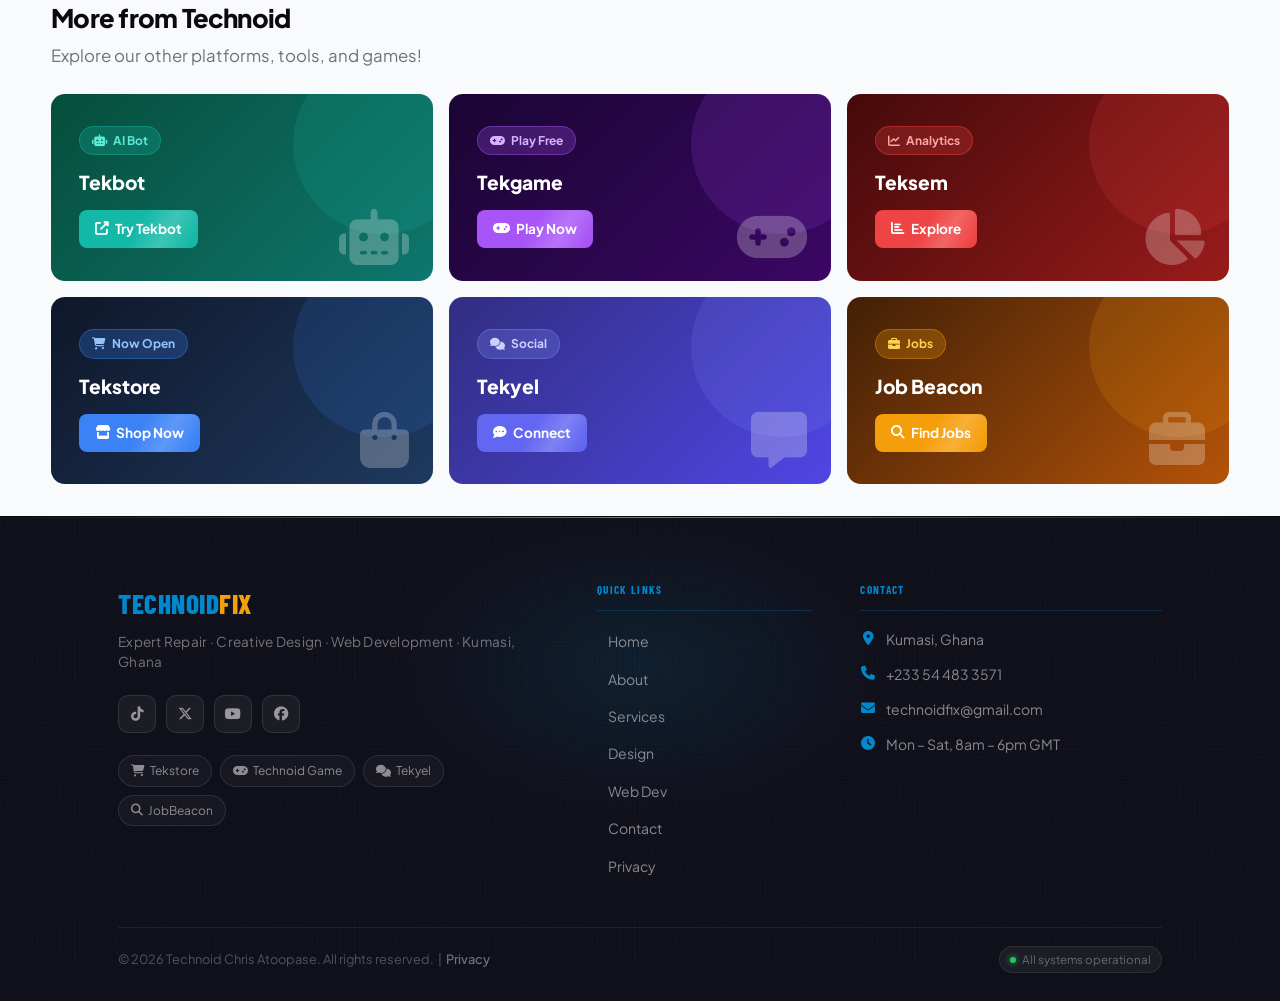
==== commit 3cbed9c4: "fix: loader v4 — plain HTML injection (no race), bump SW cache to v3 for stale cache bust" ====
--- a/index.html
+++ b/index.html
@@ -97,55 +97,35 @@
 
 <body class="page-tinted-cards">
   <!-- Page Transition Loader -->
-  <style id="tf-loader-style">
-    #tf-nav-loader{position:fixed;inset:0;z-index:9999999;display:flex;align-items:center;justify-content:center;transition:opacity .6s ease,visibility .6s ease;}
-    #tf-nav-loader.tf-out{opacity:0!important;visibility:hidden!important;}
+  <div id="tf-nav-loader" style="position:fixed;inset:0;z-index:9999999;background:#f8fafc;display:flex;align-items:center;justify-content:center;opacity:1;visibility:visible;transition:opacity .6s ease,visibility .6s ease;">
+    <div style="position:relative;width:140px;height:140px;display:flex;align-items:center;justify-content:center;">
+      <div style="position:absolute;top:50%;left:50%;width:100px;height:100px;margin:-50px 0 0 -50px;border-radius:50%;border:3px solid transparent;border-top-color:#0088CC;border-bottom-color:rgba(0,136,204,.15);animation:tfOS 1.4s linear infinite;"></div>
+      <div style="position:absolute;top:50%;left:50%;width:126px;height:126px;margin:-63px 0 0 -63px;border-radius:50%;border:3px solid transparent;border-right-color:#F59E0B;border-left-color:rgba(245,158,11,.12);animation:tfOR 2.0s linear infinite;"></div>
+      <img src="assets/icon-192.png" alt="" style="width:58px;height:58px;object-fit:contain;position:relative;z-index:2;animation:tfLP 1.6s cubic-bezier(.65,0,.35,1) infinite alternate;" />
+    </div>
+  </div>
+  <style>
     @keyframes tfOS{to{transform:rotate(360deg)}}
     @keyframes tfOR{to{transform:rotate(-360deg)}}
-    @keyframes tfLP{
-      0%  {transform:scale(.86);filter:drop-shadow(0 0 0 rgba(0,136,204,0));}
-      100%{transform:scale(1.12);filter:drop-shadow(0 0 16px rgba(0,136,204,.5));}
-    }
+    @keyframes tfLP{0%{transform:scale(.86);filter:drop-shadow(0 0 0 rgba(0,136,204,0))}100%{transform:scale(1.12);filter:drop-shadow(0 0 16px rgba(0,136,204,.5))}}
   </style>
   <script>
-    /* Loader: run before anything else so bg is correct */
+    /* Fix dark mode bg + hide loader after page loads */
     (function(){
-      var isDark = localStorage.getItem('technoid-theme')==='dark';
-      var bg = isDark ? '#0a0a0f' : '#f8fafc';
-      var d = document.createElement('div');
-      d.id = 'tf-nav-loader';
-      d.style.cssText = 'background:' + bg + ';opacity:1;visibility:visible;';
-      d.innerHTML = '<div style="position:relative;width:140px;height:140px;display:flex;align-items:center;justify-content:center;">'
-        + '<div style="position:absolute;top:50%;left:50%;width:100px;height:100px;margin:-50px 0 0 -50px;border-radius:50%;border:3px solid transparent;border-top-color:#0088CC;border-bottom-color:rgba(0,136,204,.15);animation:tfOS 1.4s linear infinite;"></div>'
-        + '<div style="position:absolute;top:50%;left:50%;width:126px;height:126px;margin:-63px 0 0 -63px;border-radius:50%;border:3px solid transparent;border-right-color:#F59E0B;border-left-color:rgba(245,158,11,.12);animation:tfOR 2.0s linear infinite;"></div>'
-        + '<img src="assets/icon-192.png" alt="" style="width:58px;height:58px;object-fit:contain;position:relative;z-index:2;animation:tfLP 1.6s cubic-bezier(.65,0,.35,1) infinite alternate;" />'
-        + '</div>';
-      /* Insert as first child of <body> as soon as possible */
-      var ins = function(){ if(document.body) document.body.insertBefore(d, document.body.firstChild); };
-      if(document.body) ins(); else document.addEventListener('DOMContentLoaded', ins);
-
-      /* Hide with guaranteed minimum display time of 700ms */
-      var shown = Date.now();
-      var MIN = 700;
-      var hidden = false;
+      var l=document.getElementById('tf-nav-loader');
+      if(l && localStorage.getItem('technoid-theme')==='dark') l.style.background='#0a0a0f';
+      var shown=Date.now(), MIN=700, done=false;
       function hide(){
-        if(hidden) return;
-        hidden = true;
-        var elapsed = Date.now() - shown;
-        var delay = Math.max(0, MIN - elapsed);
+        if(done)return; done=true;
+        var wait=Math.max(0,MIN-(Date.now()-shown));
         setTimeout(function(){
-          d.classList.add('tf-out');
-          setTimeout(function(){ if(d.parentNode) d.parentNode.removeChild(d); }, 650);
-        }, delay);
-      }
-      /* Hide on load — works for all scenarios including PWA/offline */
-      if(document.readyState === 'complete'){ hide(); }
-      else {
-        document.addEventListener('DOMContentLoaded', hide);
-        window.addEventListener('load', hide);
-      }
-      /* Absolute safety net: hide after 6s no matter what */
-      setTimeout(hide, 6000);
+          var el=document.getElementById('tf-nav-loader');
+          if(el){el.style.opacity='0';el.style.visibility='hidden';setTimeout(function(){if(el.parentNode)el.parentNode.removeChild(el);},650);}
+        },wait);
+      }
+      if(document.readyState==='complete'){hide();}
+      else{document.addEventListener('DOMContentLoaded',hide);window.addEventListener('load',hide);}
+      setTimeout(hide,6000);
     })();
   </script>
   
--- a/assets/css/motion.css
+++ b/assets/css/motion.css
@@ -23,14 +23,9 @@
   --dur-slow       : 500ms;
 }
 
-/* ── 2. Page entrance — fade + lift ─────────────────────────── */
-@keyframes tfPageIn {
-  from { opacity: 0; transform: translateY(10px); }
-  to   { opacity: 1; transform: translateY(0); }
-}
-body {
-  animation: tfPageIn var(--dur-slow) var(--ease-out-expo) both;
-}
+/* ── 2. Page entrance handled by loader — no body fade needed ─── */
+/* body fade removed: it made the #tf-nav-loader invisible (opacity inherited) */
+
 
 /* ── 3. Scroll-reveal — elements animate in when visible ─────── */
 /*  JS in motion.js adds .tf-reveal to elements, then .is-visible  */
